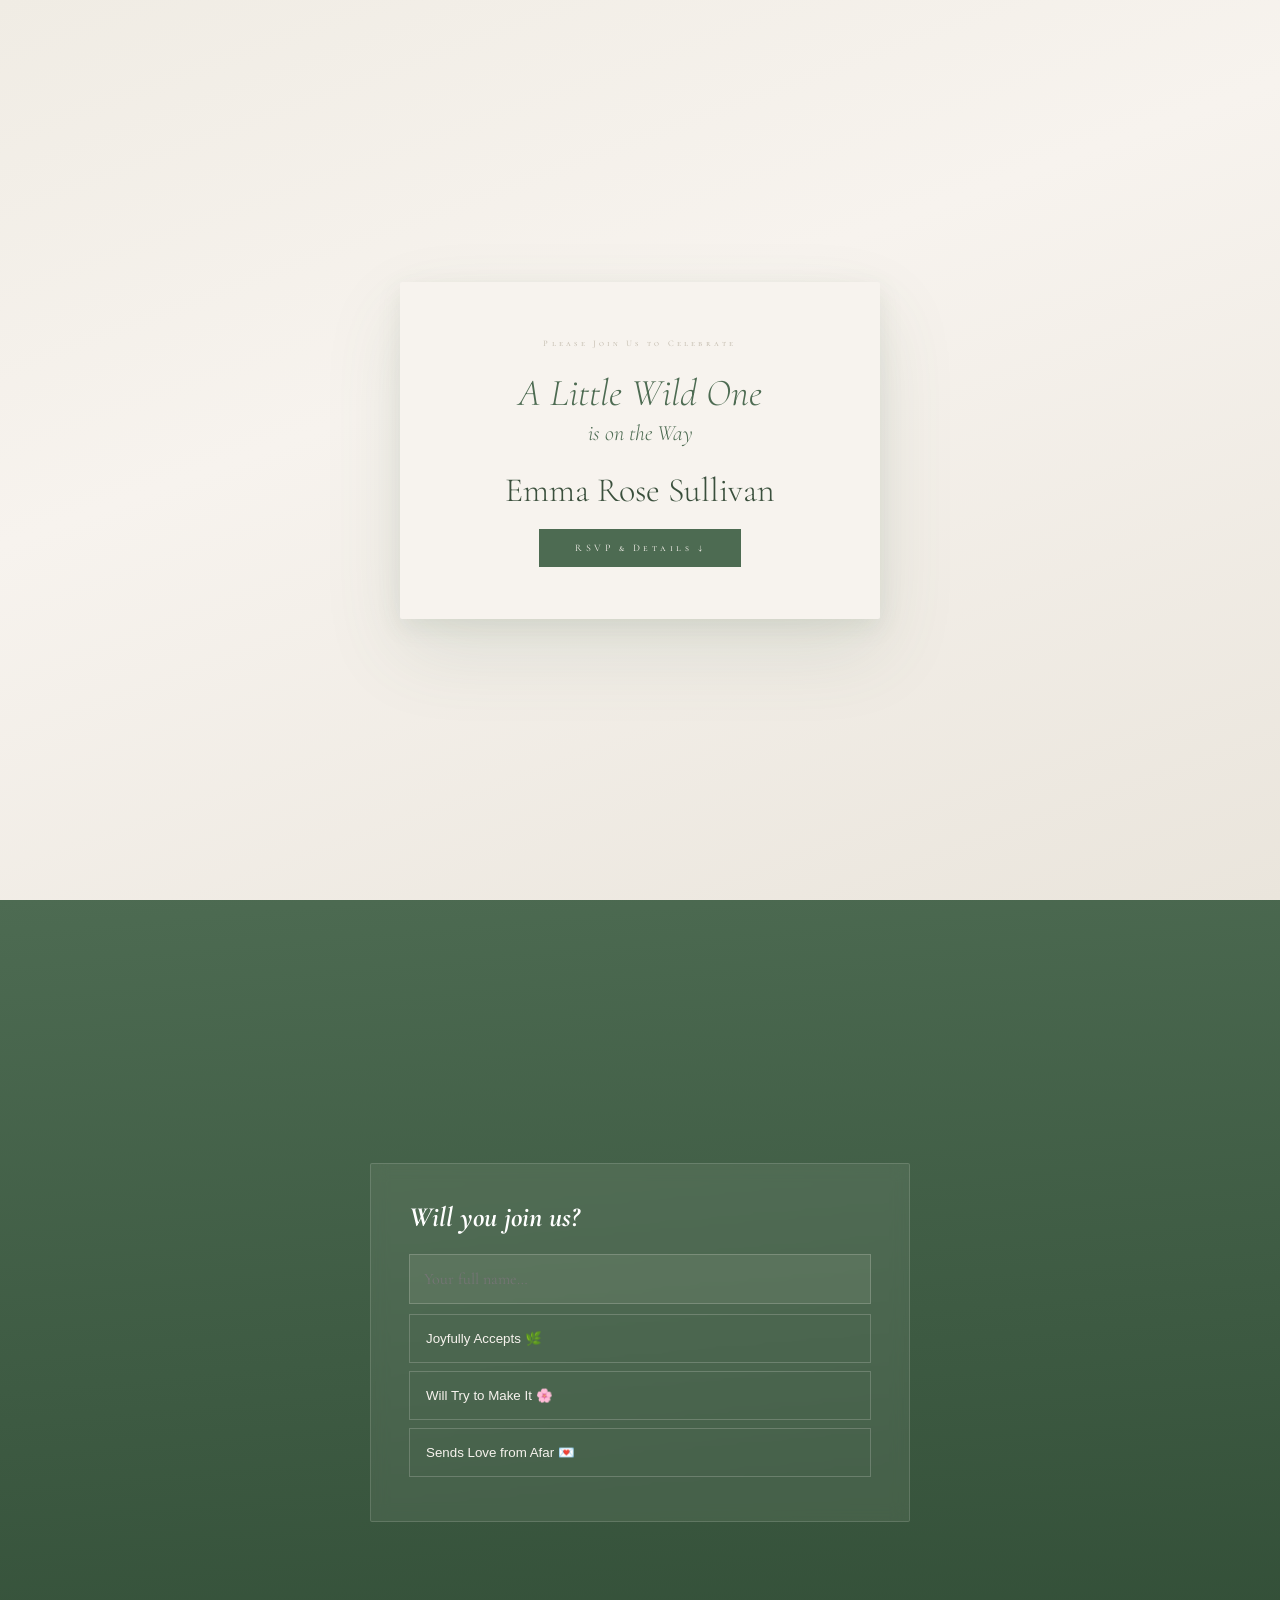
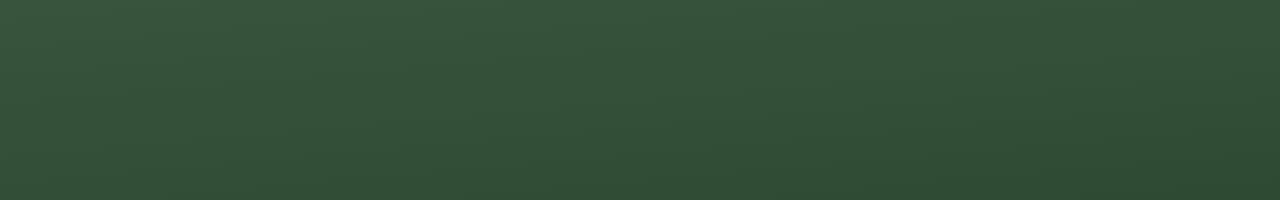
==== index.html @ a91ce300 "Update print statement from 'Hello' to 'Goodbye'" ====
<!DOCTYPE html>
<html lang="en">
<head>
<meta charset="UTF-8">
<meta name="viewport" content="width=device-width, initial-scale=1.0">
<title>Emma Rose · Baby Shower Invitation</title>
<link href="https://fonts.googleapis.com/css2?family=Cormorant+Garamond:ital,wght@0,300;0,400;1,300;1,400;1,600&family=Cormorant+SC:wght@300;400;500&family=DM+Sans:ital,wght@0,300;0,400;1,300&display=swap" rel="stylesheet">
<style>
:root{--sage:#8A9E8C;--sage-deep:#4D6B52;--sage-mist:#b8c9ba;--gold:#C4A882;--gold-light:#ddc9a8;--parchment:#F7F3EE;--parchment-dark:#EDE8E0;--linen:#BDB5A6;--ink:#3a4f3c;}
*,*::before,*::after{margin:0;padding:0;box-sizing:border-box;}
html{scroll-behavior:smooth;}
body{background:var(--parchment-dark);font-family:'DM Sans',sans-serif;overflow-x:hidden;}
#particle-canvas{position:fixed;top:0;left:0;width:100%;height:100%;pointer-events:none;z-index:0;}
.page{min-height:100vh;width:100%;position:relative;display:flex;align-items:center;justify-content:center;overflow:hidden;}

/* PAGE 1 */
#page1{background:linear-gradient(160deg,#f0ece4 0%,#f7f3ee 40%,#eae5dc 100%);flex-direction:column;padding:40px 20px;}
.card{position:relative;width:min(480px,92vw);background:var(--parchment);border-radius:2px;box-shadow:0 8px 24px rgba(77,107,82,0.1),0 32px 80px rgba(77,107,82,0.12);padding:56px 44px 52px;z-index:10;text-align:center;}
.eyebrow{font-family:'Cormorant SC',serif;font-size:8.5px;letter-spacing:0.38em;color:var(--linen);margin-bottom:22px;}
.headline{font-family:'Cormorant Garamond',serif;font-style:italic;font-weight:300;font-size:clamp(30px,6vw,38px);color:var(--sage-deep);margin-bottom:4px;}
.subheadline{font-family:'Cormorant Garamond',serif;font-style:italic;font-weight:300;font-size:clamp(18px,3.5vw,22px);color:var(--sage-deep);margin-bottom:24px;}
.honoree-name{font-family:'Cormorant Garamond',serif;font-weight:300;font-size:clamp(26px,5vw,34px);color:var(--ink);margin-bottom:18px;}
.rsvp-btn{display:inline-block;font-family:'Cormorant SC',serif;font-size:10px;letter-spacing:0.35em;color:var(--parchment);background:var(--sage-deep);padding:13px 36px;border:none;cursor:pointer;transition:all 0.4s ease;}

/* PAGE 2 */
#page2{background:linear-gradient(175deg,var(--sage-deep) 0%,#2e4a33 100%);flex-direction:column;padding:60px 20px;}
.info-section{background:rgba(247,243,238,0.07);backdrop-filter:blur(8px);border:0.75px solid rgba(247,243,238,0.15);border-radius:2px;padding:36px 38px;margin-bottom:16px;width:min(540px,94vw);transition:transform 0.3s ease;}
.name-input, .note-input{width:100%;background:rgba(247,243,238,0.07);border:0.75px solid rgba(247,243,238,0.2);padding:14px;color:var(--parchment);outline:none;margin-bottom:10px;font-family:'Cormorant Garamond', serif; font-size: 16px;}
.rsvp-option{width:100%;text-align:left;padding:16px;background:transparent;border:0.75px solid rgba(247,243,238,0.2);color:var(--parchment);cursor:pointer;margin-bottom:8px;transition: 0.3s;}
.rsvp-option.selected{border-color:var(--gold);background:rgba(196,168,130,0.18);}
.submit-btn{width:100%;padding:16px;background:var(--gold);border:none;cursor:pointer;font-family:'Cormorant SC',serif;letter-spacing:0.2em; font-weight: bold;}
.confirmation{display:none;color:var(--parchment);text-align:center;}
.show{display:block !important;}
</style>
</head>
<body>

<canvas id="particle-canvas"></canvas>

<section id="page1" class="page">
  <div class="card">
    <p class="eyebrow">Please Join Us to Celebrate</p>
    <h1 class="headline">A Little Wild One</h1>
    <h2 class="subheadline">is on the Way</h2>
    <h3 class="honoree-name">Emma Rose Sullivan</h3>
    <button class="rsvp-btn" onclick="scrollToPage2()"><span>RSVP & Details ↓</span></button>
  </div>
</section>

<section id="page2" class="page">
  <div class="info-section">
    <h3 style="color:white; margin-bottom:20px; font-family:'Cormorant Garamond'; font-size: 28px; font-style: italic;">Will you join us?</h3>
    <input id="guestName" class="name-input" type="text" placeholder="Your full name…" />
    
    <div id="rsvpOptions">
      <button class="rsvp-option" onclick="selectOption(this,'yes')">Joyfully Accepts 🌿</button>
      <button class="rsvp-option" onclick="selectOption(this,'maybe')">Will Try to Make It 🌸</button>
      <button class="rsvp-option" onclick="selectOption(this,'no')">Sends Love from Afar 💌</button>
    </div>

    <div id="guestRow" style="display:none; color:white; margin:20px 0; font-family: 'DM Sans';">
      <label style="letter-spacing: 0.1em; font-size: 12px; text-transform: uppercase;">Number of guests</label>
      <div style="margin-top: 10px; display: flex; align-items: center; gap: 15px;">
        <button onclick="changeCount(-1)" style="width:30px; height:30px; border-radius: 50%; border: 1px solid var(--gold); background: transparent; color: white; cursor: pointer;">-</button>
        <span id="guestCount" style="font-size: 20px; font-family: 'Cormorant Garamond';">1</span>
        <button onclick="changeCount(1)" style="width:30px; height:30px; border-radius: 50%; border: 1px solid var(--gold); background: transparent; color: white; cursor: pointer;">+</button>
      </div>
    </div>

    <textarea id="guestNote" class="note-input" placeholder="Leave a note for the mama-to-be..." style="display:none; height: 80px;"></textarea>
    
    <button id="submitBtn" class="submit-btn" style="display:none;" onclick="submitRSVP()">Send My RSVP ✦</button>
    
    <div class="confirmation" id="confirmation">
      <h2 style="font-family: 'Cormorant Garamond'; font-style: italic; font-size: 32px;">Thank you!</h2>
      <p id="confSub" style="margin-top: 10px; opacity: 0.8;"></p>
    </div>
  </div>
</section>

<script>
// --- AIRTABLE CONFIGURATION ---
const AIRTABLE_TOKEN = 'patJj0YU6gIesGf4N.4f5f8a97554a552823f2ee11387b92303a0dc3cdbd09e35517b89be37b7fe977';
const BASE_ID        = 'apprZvoV7VQImiqPd';
const TABLE_ID       = 'tblnbV5IveARCkOP2';

let selectedOptionType = null;
let guestCountValue = 1;

// --- PARTICLE SYSTEM ---
const canvas = document.getElementById('particle-canvas');
const ctx = canvas.getContext('2d');
let W, H, particles = [];
function resize(){ W = canvas.width = window.innerWidth; H = canvas.height = window.innerHeight; }
resize();
window.addEventListener('resize', resize);

class Particle {
  constructor(){ this.reset(); }
  reset(){
    this.x = Math.random()*W; this.y = Math.random()*H;
    this.size = Math.random()*1.5+0.5; this.speedY = -(Math.random()*0.3+0.1);
    this.speedX = (Math.random()-0.5)*0.1; this.opacity = 0;
    this.maxOpacity = Math.random()*0.4; this.life = 0;
    this.maxLife = Math.random()*300+200;
  }
  update(){
    this.life++;
    if(this.life<40) this.opacity=(this.life/40)*this.maxOpacity;
    else if(this.life>this.maxLife-40) this.opacity=((this.maxLife-this.life)/40)*this.maxOpacity;
    else this.opacity=this.maxOpacity;
    this.y += this.speedY; this.x += this.speedX;
    if(this.life >= this.maxLife) this.reset();
  }
  draw(){
    ctx.save(); ctx.globalAlpha = this.opacity; ctx.fillStyle = '#C4A882';
    ctx.beginPath(); ctx.arc(this.x, this.y, this.size, 0, Math.PI*2); ctx.fill(); ctx.restore();
  }
}
for(let i=0;i<60;i++){ let p=new Particle(); p.life=Math.random()*p.maxLife; particles.push(p); }
(function loop(){ ctx.clearRect(0,0,W,H); particles.forEach(p=>{p.update();p.draw();}); requestAnimationFrame(loop); })();

// --- FORM LOGIC ---
function selectOption(btn, type){
  document.querySelectorAll('.rsvp-option').forEach(o=>o.classList.remove('selected'));
  btn.classList.add('selected');
  selectedOptionType = type;
  document.getElementById('guestRow').style.display = (type==='no') ? 'none' : 'block';
  document.getElementById('guestNote').style.display = 'block';
  document.getElementById('submitBtn').style.display = 'block';
}

function changeCount(delta){
  guestCountValue = Math.max(1, Math.min(10, guestCountValue+delta));
  document.getElementById('guestCount').textContent = guestCountValue;
}

async function submitRSVP(){
  const name = document.getElementById('guestName').value.trim();
  if(!name) { alert("Please enter your name"); return; }

  const btn = document.getElementById('submitBtn');
  btn.textContent = 'Sending...';
  btn.disabled = true;

  const labels = { yes:'Joyfully Accepts', maybe:'Will Try to Make It', no:'Sends Love from Afar' };
  
  // Date formatting for Airtable "Date" field (YYYY-MM-DD)
  const today = new Date().toISOString().split('T')[0];

  try {
    const response = await fetch(`https://api.airtable.com/v0/${BASE_ID}/${TABLE_ID}`, {
      method: 'POST',
      headers: { 
        'Authorization': `Bearer ${AIRTABLE_TOKEN}`, 
        'Content-Type': 'application/json' 
      },
      body: JSON.stringify({ 
        records: [{ 
          fields: {
            "Name": name,
            "Attending": labels[selectedOptionType],
            "Guests": (selectedOptionType === 'no' ? 0 : guestCountValue),
            "Note": document.getElementById('guestNote').value.trim() || "—",
            "Submitted": today
          } 
        }] 
      })
    });

    if(!response.ok) {
        const errData = await response.json();
        throw new Error(errData.error.message || 'Airtable Error');
    }

    // Hide UI
    ['guestName','rsvpOptions','guestRow','guestNote','submitBtn'].forEach(id=>{
      document.getElementById(id).style.display='none';
    });
    
    document.getElementById('confSub').textContent = `Response saved for ${name.split(' ')[0]}. We can't wait!`;
    document.getElementById('confirmation').classList.add('show');

  } catch(err){
    console.error(err);
    btn.textContent = '⚠ ' + err.message;
    btn.disabled = false;
  }
}

function scrollToPage2(){ document.getElementById('page2').scrollIntoView({behavior:'smooth'}); }
</script>
</body>
</html>
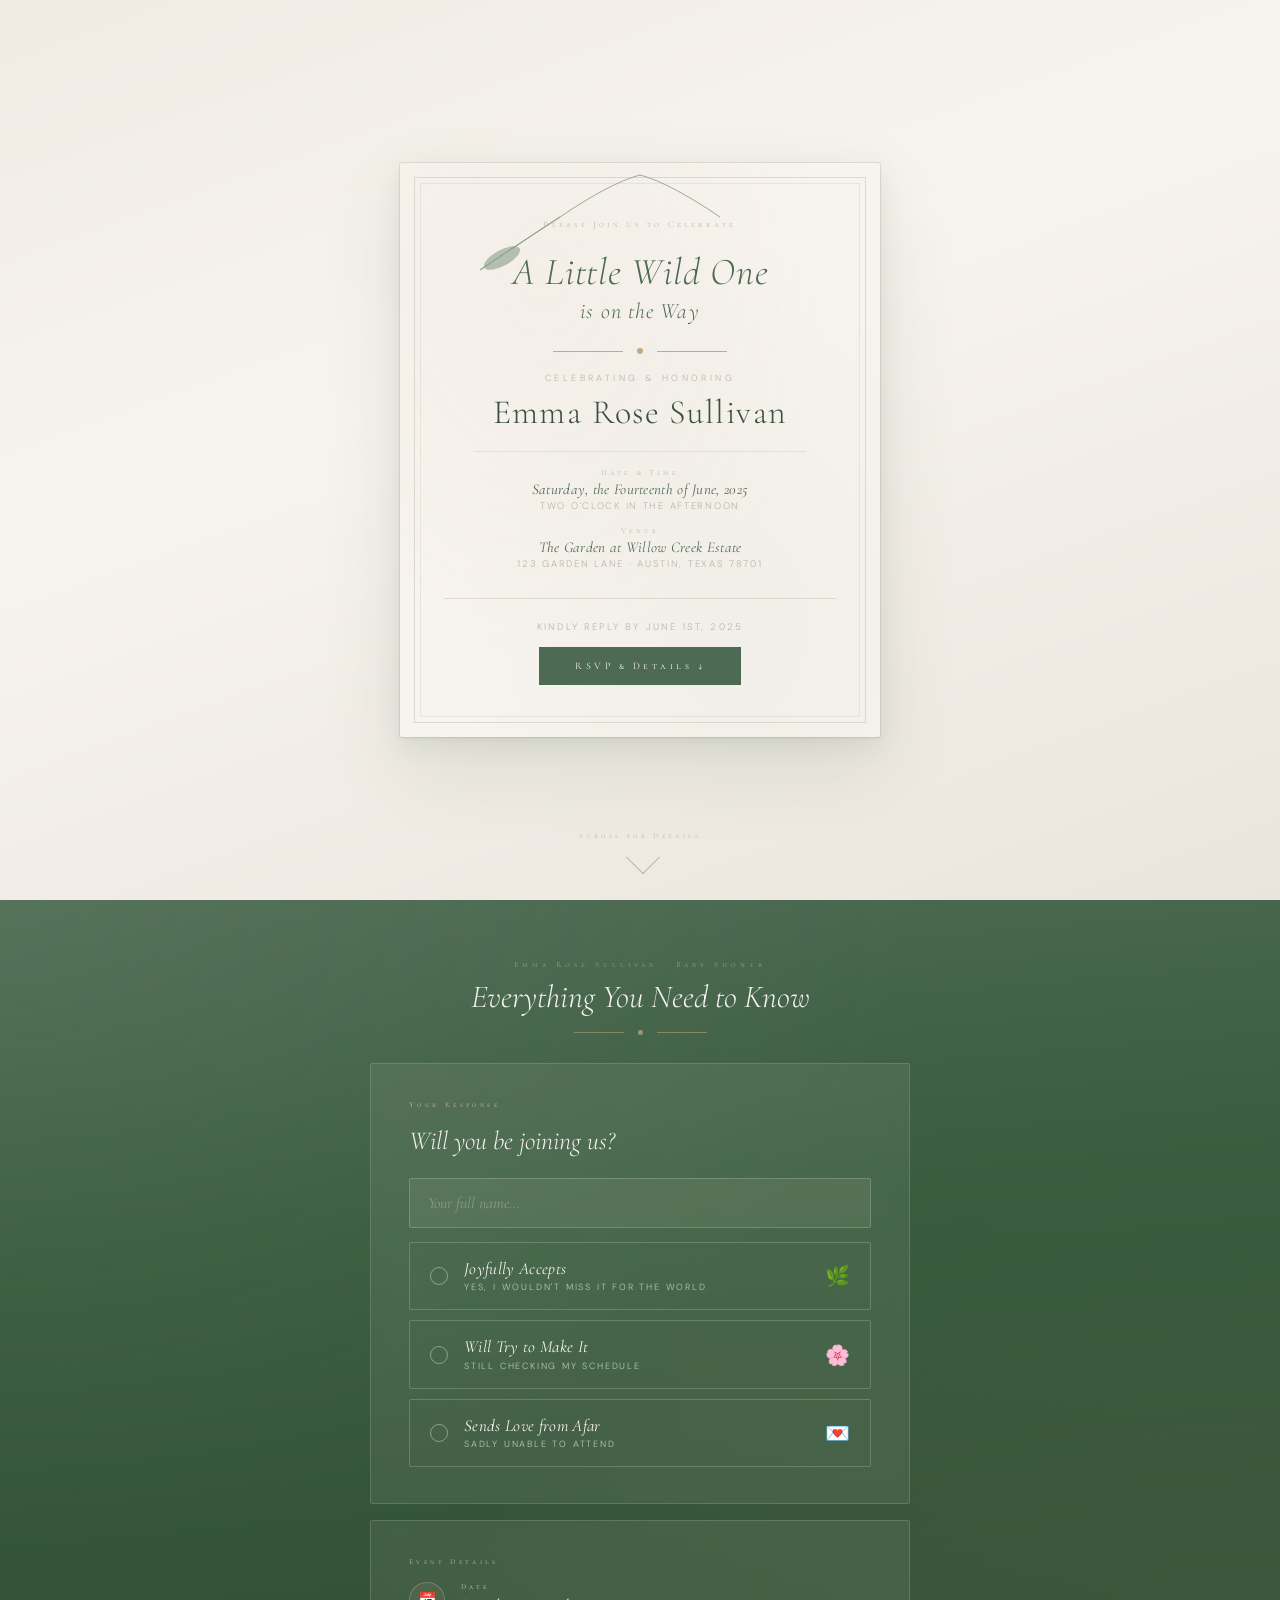
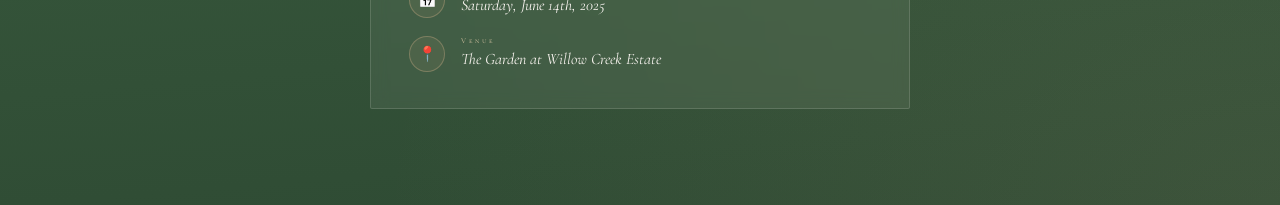
==== commit a23eece4: "Enhance RSVP page design and functionality Refactor RSVP page layout and styles for improved UI/UX." ====
--- a/index.html
+++ b/index.html
@@ -15,22 +15,150 @@
 
 /* PAGE 1 */
 #page1{background:linear-gradient(160deg,#f0ece4 0%,#f7f3ee 40%,#eae5dc 100%);flex-direction:column;padding:40px 20px;}
-.card{position:relative;width:min(480px,92vw);background:var(--parchment);border-radius:2px;box-shadow:0 8px 24px rgba(77,107,82,0.1),0 32px 80px rgba(77,107,82,0.12);padding:56px 44px 52px;z-index:10;text-align:center;}
+#page1::before{content:'';position:absolute;inset:0;opacity:0.35;pointer-events:none;z-index:1;}
+.card{position:relative;width:min(480px,92vw);background:var(--parchment);border-radius:2px;box-shadow:0 2px 4px rgba(77,107,82,0.06),0 8px 24px rgba(77,107,82,0.1),0 32px 80px rgba(77,107,82,0.12),0 0 0 1px rgba(189,181,166,0.3);padding:56px 44px 52px;z-index:10;overflow:hidden;text-align:center;}
+.card::after{content:'';position:absolute;top:-100%;left:-60%;width:40%;height:300%;background:linear-gradient(105deg,transparent,rgba(255,255,255,0.18),transparent);transform:skewX(-15deg);animation:shimmer 6s ease-in-out infinite 3s;pointer-events:none;z-index:20;}
+@keyframes shimmer{0%{left:-60%}40%,100%{left:130%}}
+.card::before{content:'';position:absolute;inset:0;background:radial-gradient(ellipse at 30% 20%,rgba(196,168,130,0.06) 0%,transparent 60%),radial-gradient(ellipse at 70% 80%,rgba(138,158,140,0.05) 0%,transparent 60%);pointer-events:none;}
+.card-border{position:absolute;inset:14px;border:0.75px solid rgba(189,181,166,0.45);pointer-events:none;}
+.card-border-inner{position:absolute;inset:20px;border:0.35px solid rgba(189,181,166,0.25);pointer-events:none;}
+.botanical-svg{position:absolute;pointer-events:none;}
+.botanical-top{top:-8px;left:50%;transform:translateX(-50%);width:440px;}
+.botanical-bottom{bottom:-8px;left:50%;transform:translateX(-50%) scaleY(-1);width:440px;}
+.botanical-left{left:-6px;top:50%;transform:translateY(-50%);height:280px;}
+.botanical-right{right:-6px;top:50%;transform:translateY(-50%) scaleX(-1);height:280px;}
+
+@keyframes leafSway1{0%,100%{transform:rotate(0deg);transform-origin:50% 90%}50%{transform:rotate(2.5deg);transform-origin:50% 90%}}
+@keyframes leafSway2{0%,100%{transform:rotate(0deg);transform-origin:50% 90%}50%{transform:rotate(-2deg);transform-origin:50% 90%}}
+@keyframes leafFloat{0%,100%{transform:translateY(0px) rotate(0deg)}50%{transform:translateY(-4px) rotate(1deg)}}
+@keyframes stemBreathe{0%,100%{opacity:0.8}50%{opacity:1}}
+.leaf-sway-1{animation:leafSway1 4s ease-in-out infinite;}
+.leaf-sway-2{animation:leafSway2 5s ease-in-out infinite 0.8s;}
+.leaf-float{animation:leafFloat 6s ease-in-out infinite 1.2s;}
+.stem-breathe{animation:stemBreathe 4s ease-in-out infinite;}
+
+@keyframes fadeRise{from{opacity:0;transform:translateY(18px)}to{opacity:1;transform:translateY(0)}}
+@keyframes fadeIn{from{opacity:0}to{opacity:1}}
+@keyframes expandLine{from{transform:scaleX(0);opacity:0}to{transform:scaleX(1);opacity:1}}
+@keyframes goldPulse{0%,100%{opacity:0.8}50%{opacity:1;filter:drop-shadow(0 0 4px rgba(196,168,130,0.5))}}
+
+.anim-0{opacity:0;animation:fadeRise 0.9s cubic-bezier(0.22,1,0.36,1) forwards 0.3s}
+.anim-1{opacity:0;animation:fadeRise 0.9s cubic-bezier(0.22,1,0.36,1) forwards 0.7s}
+.anim-2{opacity:0;animation:fadeRise 0.9s cubic-bezier(0.22,1,0.36,1) forwards 1.0s}
+.anim-3{opacity:0;animation:fadeRise 0.9s cubic-bezier(0.22,1,0.36,1) forwards 1.3s}
+.anim-4{opacity:0;animation:fadeRise 0.9s cubic-bezier(0.22,1,0.36,1) forwards 1.6s}
+.anim-5{opacity:0;animation:fadeRise 0.9s cubic-bezier(0.22,1,0.36,1) forwards 1.9s}
+.anim-6{opacity:0;animation:fadeRise 0.9s cubic-bezier(0.22,1,0.36,1) forwards 2.2s}
+.anim-7{opacity:0;animation:fadeRise 0.9s cubic-bezier(0.22,1,0.36,1) forwards 2.5s}
+
+.line-anim{transform-origin:center;transform:scaleX(0);opacity:0;animation:expandLine 0.8s cubic-bezier(0.22,1,0.36,1) forwards;}
+.line-anim-1{animation-delay:1.5s}.line-anim-2{animation-delay:2.0s}
+
 .eyebrow{font-family:'Cormorant SC',serif;font-size:8.5px;letter-spacing:0.38em;color:var(--linen);margin-bottom:22px;}
-.headline{font-family:'Cormorant Garamond',serif;font-style:italic;font-weight:300;font-size:clamp(30px,6vw,38px);color:var(--sage-deep);margin-bottom:4px;}
-.subheadline{font-family:'Cormorant Garamond',serif;font-style:italic;font-weight:300;font-size:clamp(18px,3.5vw,22px);color:var(--sage-deep);margin-bottom:24px;}
-.honoree-name{font-family:'Cormorant Garamond',serif;font-weight:300;font-size:clamp(26px,5vw,34px);color:var(--ink);margin-bottom:18px;}
-.rsvp-btn{display:inline-block;font-family:'Cormorant SC',serif;font-size:10px;letter-spacing:0.35em;color:var(--parchment);background:var(--sage-deep);padding:13px 36px;border:none;cursor:pointer;transition:all 0.4s ease;}
+.headline{font-family:'Cormorant Garamond',serif;font-style:italic;font-weight:300;font-size:clamp(30px,6vw,38px);line-height:1.15;color:var(--sage-deep);margin-bottom:4px;letter-spacing:0.02em;}
+.subheadline{font-family:'Cormorant Garamond',serif;font-style:italic;font-weight:300;font-size:clamp(18px,3.5vw,22px);color:var(--sage-deep);letter-spacing:0.05em;margin-bottom:24px;}
+.divider-row{display:flex;align-items:center;justify-content:center;gap:14px;margin:18px 0;}
+.divider-line{height:0.7px;width:70px;background:var(--gold);display:block;}
+.divider-gem{width:6px;height:6px;background:var(--gold);border-radius:50%;animation:goldPulse 3s ease-in-out infinite;}
+.celebrating-label{font-family:'DM Sans',sans-serif;font-size:9px;font-weight:300;letter-spacing:0.38em;color:var(--linen);text-transform:uppercase;margin-bottom:8px;}
+.honoree-name{font-family:'Cormorant Garamond',serif;font-weight:300;font-size:clamp(26px,5vw,34px);color:var(--ink);letter-spacing:0.04em;margin-bottom:18px;}
+.detail-label{font-family:'Cormorant SC',serif;font-size:8px;letter-spacing:0.4em;color:var(--linen);margin-bottom:3px;margin-top:14px;}
+.detail-value{font-family:'Cormorant Garamond',serif;font-style:italic;font-size:clamp(13px,2.5vw,15px);color:var(--sage-deep);letter-spacing:0.02em;}
+.detail-sub{font-family:'DM Sans',sans-serif;font-size:9.5px;font-weight:300;color:var(--linen);letter-spacing:0.18em;text-transform:uppercase;margin-top:2px;}
+.rsvp-nudge{margin-top:28px;padding-top:22px;border-top:0.5px solid rgba(189,181,166,0.4);}
+.rsvp-nudge p{font-family:'DM Sans',sans-serif;font-size:9.5px;font-weight:300;color:var(--linen);letter-spacing:0.22em;text-transform:uppercase;margin-bottom:14px;}
+.rsvp-btn{display:inline-block;font-family:'Cormorant SC',serif;font-size:10px;letter-spacing:0.35em;color:var(--parchment);background:var(--sage-deep);padding:13px 36px;border:none;cursor:pointer;transition:all 0.4s cubic-bezier(0.22,1,0.36,1);position:relative;overflow:hidden;}
+.rsvp-btn::after{content:'';position:absolute;inset:0;background:var(--gold);transform:scaleX(0);transform-origin:left;transition:transform 0.4s cubic-bezier(0.22,1,0.36,1);z-index:0;}
+.rsvp-btn:hover::after{transform:scaleX(1);}.rsvp-btn span{position:relative;z-index:1;}
+.rsvp-btn:hover{box-shadow:0 8px 30px rgba(77,107,82,0.25);transform:translateY(-2px);}
+.floating-leaf{position:absolute;pointer-events:none;z-index:2;opacity:0;animation:floatLeaf linear infinite;}
+@keyframes floatLeaf{0%{transform:translateY(110vh) rotate(0deg);opacity:0}5%{opacity:0.4}90%{opacity:0.25}100%{transform:translateY(-10vh) rotate(360deg);opacity:0}}
+.scroll-indicator{position:absolute;bottom:28px;left:50%;transform:translateX(-50%);display:flex;flex-direction:column;align-items:center;gap:8px;z-index:20;cursor:pointer;opacity:0;animation:fadeIn 1s ease forwards 3.5s;}
+.scroll-indicator span{font-family:'Cormorant SC',serif;font-size:7.5px;letter-spacing:0.45em;color:var(--linen);}
+.scroll-arrow{width:24px;height:24px;border-right:0.75px solid var(--linen);border-bottom:0.75px solid var(--linen);transform:rotate(45deg) translateY(-4px);animation:arrowBounce 1.5s ease-in-out infinite;}
+@keyframes arrowBounce{0%,100%{transform:rotate(45deg) translateY(-4px);opacity:0.6}50%{transform:rotate(45deg) translateY(0px);opacity:1}}
 
 /* PAGE 2 */
-#page2{background:linear-gradient(175deg,var(--sage-deep) 0%,#2e4a33 100%);flex-direction:column;padding:60px 20px;}
-.info-section{background:rgba(247,243,238,0.07);backdrop-filter:blur(8px);border:0.75px solid rgba(247,243,238,0.15);border-radius:2px;padding:36px 38px;margin-bottom:16px;width:min(540px,94vw);transition:transform 0.3s ease;}
-.name-input, .note-input{width:100%;background:rgba(247,243,238,0.07);border:0.75px solid rgba(247,243,238,0.2);padding:14px;color:var(--parchment);outline:none;margin-bottom:10px;font-family:'Cormorant Garamond', serif; font-size: 16px;}
-.rsvp-option{width:100%;text-align:left;padding:16px;background:transparent;border:0.75px solid rgba(247,243,238,0.2);color:var(--parchment);cursor:pointer;margin-bottom:8px;transition: 0.3s;}
+#page2{background:linear-gradient(175deg,var(--sage-deep) 0%,#3a5c3f 35%,#2e4a33 100%);flex-direction:column;padding:60px 20px 80px;}
+#page2::after{content:'';position:absolute;inset:0;background:radial-gradient(ellipse at 0% 0%,rgba(138,158,140,0.15) 0%,transparent 50%),radial-gradient(ellipse at 100% 100%,rgba(196,168,130,0.1) 0%,transparent 50%);pointer-events:none;}
+.page2-inner{position:relative;z-index:10;width:min(540px,94vw);display:flex;flex-direction:column;}
+.info-section{background:rgba(247,243,238,0.07);backdrop-filter:blur(8px);border:0.75px solid rgba(247,243,238,0.15);border-radius:2px;padding:36px 38px;margin-bottom:16px;transition:transform 0.3s ease,box-shadow 0.3s ease;}
+.info-section:hover{transform:translateY(-2px);box-shadow:0 12px 40px rgba(0,0,0,0.2);}
+.section-tag{font-family:'Cormorant SC',serif;font-size:7.5px;letter-spacing:0.45em;color:var(--gold-light);margin-bottom:16px;opacity:0.85;display:block;}
+.section-title{font-family:'Cormorant Garamond',serif;font-style:italic;font-weight:300;font-size:26px;color:var(--parchment);margin-bottom:22px;line-height:1.2;}
+
+/* Name input */
+.name-input{width:100%;margin-bottom:14px;background:rgba(247,243,238,0.07);border:0.75px solid rgba(247,243,238,0.2);border-radius:2px;padding:14px 18px;font-family:'Cormorant Garamond',serif;font-style:italic;font-size:16px;color:var(--parchment);outline:none;transition:border-color 0.3s ease;display:block;}
+.name-input::placeholder{color:rgba(247,243,238,0.3);}
+.name-input:focus{border-color:rgba(196,168,130,0.6);}
+@keyframes shake{0%,100%{transform:translateX(0)}25%{transform:translateX(-6px)}75%{transform:translateX(6px)}}
+.shake{animation:shake 0.3s ease;}
+
+/* RSVP options */
+.rsvp-options{display:flex;flex-direction:column;gap:10px;}
+.rsvp-option{display:flex;align-items:center;gap:16px;padding:16px 20px;border:0.75px solid rgba(247,243,238,0.2);border-radius:2px;cursor:pointer;transition:all 0.35s cubic-bezier(0.22,1,0.36,1);position:relative;overflow:hidden;background:transparent;width:100%;text-align:left;}
+.rsvp-option::before{content:'';position:absolute;inset:0;background:rgba(247,243,238,0.08);transform:scaleX(0);transform-origin:left;transition:transform 0.35s cubic-bezier(0.22,1,0.36,1);}
+.rsvp-option:hover::before{transform:scaleX(1);}
 .rsvp-option.selected{border-color:var(--gold);background:rgba(196,168,130,0.18);}
-.submit-btn{width:100%;padding:16px;background:var(--gold);border:none;cursor:pointer;font-family:'Cormorant SC',serif;letter-spacing:0.2em; font-weight: bold;}
-.confirmation{display:none;color:var(--parchment);text-align:center;}
-.show{display:block !important;}
+.rsvp-option.selected::before{transform:scaleX(1);background:rgba(196,168,130,0.1);}
+.option-radio{width:18px;height:18px;border:1.5px solid rgba(247,243,238,0.4);border-radius:50%;flex-shrink:0;display:flex;align-items:center;justify-content:center;position:relative;}
+.option-radio::after{content:'';width:8px;height:8px;background:var(--gold);border-radius:50%;transform:scale(0);transition:transform 0.3s cubic-bezier(0.34,1.56,0.64,1);}
+.rsvp-option.selected .option-radio{border-color:var(--gold);}
+.rsvp-option.selected .option-radio::after{transform:scale(1);}
+.option-text{flex:1;}
+.option-main{font-family:'Cormorant Garamond',serif;font-size:17px;font-style:italic;color:var(--parchment);letter-spacing:0.02em;display:block;line-height:1.2;}
+.option-sub{font-family:'DM Sans',sans-serif;font-size:9px;font-weight:300;color:var(--sage-mist);letter-spacing:0.2em;text-transform:uppercase;display:block;margin-top:2px;}
+.option-emoji{font-size:20px;flex-shrink:0;}
+.guest-input-row{display:flex;align-items:center;gap:12px;margin-top:14px;padding-top:14px;border-top:0.5px solid rgba(247,243,238,0.1);}
+.guest-label{font-family:'DM Sans',sans-serif;font-size:10px;font-weight:300;color:var(--sage-mist);letter-spacing:0.15em;flex:1;}
+.guest-counter{display:flex;align-items:center;gap:10px;}
+.counter-btn{width:28px;height:28px;border:0.75px solid rgba(196,168,130,0.4);background:transparent;color:var(--gold-light);font-size:16px;cursor:pointer;display:flex;align-items:center;justify-content:center;transition:all 0.25s ease;border-radius:50%;font-family:'DM Sans',sans-serif;}
+.counter-btn:hover{background:rgba(196,168,130,0.2);border-color:var(--gold);}
+.counter-num{font-family:'Cormorant Garamond',serif;font-size:22px;color:var(--parchment);min-width:24px;text-align:center;}
+.note-input{width:100%;margin-top:12px;background:rgba(247,243,238,0.05);border:0.75px solid rgba(247,243,238,0.15);border-radius:1px;padding:12px 16px;font-family:'Cormorant Garamond',serif;font-style:italic;font-size:14px;color:var(--parchment);resize:none;height:72px;outline:none;transition:border-color 0.3s ease;}
+.note-input::placeholder{color:rgba(247,243,238,0.25);}
+.note-input:focus{border-color:rgba(196,168,130,0.5);}
+.submit-btn{width:100%;margin-top:16px;padding:16px;background:var(--gold);border:none;cursor:pointer;font-family:'Cormorant SC',serif;font-size:11px;letter-spacing:0.4em;color:var(--ink);transition:all 0.35s ease;}
+.submit-btn:hover:not(:disabled){background:var(--gold-light);box-shadow:0 8px 30px rgba(196,168,130,0.3);transform:translateY(-1px);}
+.submit-btn:disabled{opacity:0.6;cursor:not-allowed;}
+.confirmation{display:none;text-align:center;padding:30px;}
+.confirmation.show{display:block;}
+.conf-icon{font-size:36px;margin-bottom:14px;animation:popIn 0.5s cubic-bezier(0.34,1.56,0.64,1);}
+@keyframes popIn{from{transform:scale(0);opacity:0}to{transform:scale(1);opacity:1}}
+.conf-title{font-family:'Cormorant Garamond',serif;font-style:italic;font-size:24px;color:var(--parchment);margin-bottom:8px;}
+.conf-sub{font-family:'DM Sans',sans-serif;font-size:11px;color:var(--sage-mist);letter-spacing:0.15em;}
+
+.info-row{display:flex;align-items:flex-start;gap:16px;margin-bottom:18px;}
+.info-row:last-child{margin-bottom:0;}
+.info-icon{width:36px;height:36px;border:0.75px solid rgba(196,168,130,0.4);border-radius:50%;display:flex;align-items:center;justify-content:center;flex-shrink:0;font-size:15px;background:rgba(196,168,130,0.1);}
+.info-label{font-family:'Cormorant SC',serif;font-size:7.5px;letter-spacing:0.4em;color:var(--gold-light);display:block;margin-bottom:3px;}
+.info-value{font-family:'Cormorant Garamond',serif;font-style:italic;font-size:16px;color:var(--parchment);line-height:1.3;}
+.info-note{font-family:'DM Sans',sans-serif;font-size:9px;font-weight:300;color:var(--sage-mist);letter-spacing:0.1em;margin-top:2px;display:block;}
+.copy-btn{display:inline-flex;align-items:center;gap:6px;margin-top:8px;font-family:'Cormorant SC',serif;font-size:7.5px;letter-spacing:0.35em;color:var(--gold-light);background:transparent;border:0.75px solid rgba(196,168,130,0.35);padding:6px 14px;cursor:pointer;transition:all 0.3s ease;}
+.copy-btn:hover{background:rgba(196,168,130,0.15);border-color:rgba(196,168,130,0.7);}
+.copy-btn.copied{color:var(--sage-mist);border-color:rgba(138,158,140,0.5);}
+.map-frame{border-radius:2px;overflow:hidden;border:0.75px solid rgba(247,243,238,0.15);margin-top:16px;position:relative;}
+.map-frame iframe{width:100%;height:200px;display:block;filter:saturate(0.7) sepia(0.2) brightness(0.9);transition:filter 0.3s ease;}
+.map-frame:hover iframe{filter:saturate(0.9) sepia(0.1) brightness(1);}
+.map-overlay-btn{position:absolute;bottom:12px;right:12px;background:var(--sage-deep);border:none;font-family:'Cormorant SC',serif;font-size:8px;letter-spacing:0.3em;color:var(--parchment);padding:8px 16px;cursor:pointer;transition:all 0.3s ease;box-shadow:0 4px 16px rgba(0,0,0,0.3);}
+.map-overlay-btn:hover{background:var(--gold);color:var(--ink);}
+.tag-row{display:flex;flex-wrap:wrap;gap:8px;margin-top:10px;}
+.tag{font-family:'Cormorant SC',serif;font-size:8px;letter-spacing:0.3em;color:var(--sage-mist);border:0.75px solid rgba(138,158,140,0.4);padding:6px 14px;border-radius:1px;background:rgba(138,158,140,0.08);}
+.timeline{display:flex;flex-direction:column;position:relative;padding-left:22px;}
+.timeline::before{content:'';position:absolute;left:6px;top:8px;bottom:8px;width:0.75px;background:linear-gradient(to bottom,var(--gold),rgba(196,168,130,0.2));}
+.timeline-item{position:relative;padding:0 0 20px 16px;}
+.timeline-item::before{content:'';position:absolute;left:-16px;top:6px;width:6px;height:6px;background:var(--gold);border-radius:50%;}
+.timeline-time{font-family:'Cormorant SC',serif;font-size:8px;letter-spacing:0.35em;color:var(--gold-light);display:block;margin-bottom:2px;}
+.timeline-event{font-family:'Cormorant Garamond',serif;font-style:italic;font-size:15px;color:var(--parchment);}
+.p2-header{text-align:center;margin-bottom:28px;position:relative;z-index:10;}
+.p2-eyebrow{font-family:'Cormorant SC',serif;font-size:8px;letter-spacing:0.5em;color:rgba(247,243,238,0.4);display:block;margin-bottom:10px;}
+.p2-title{font-family:'Cormorant Garamond',serif;font-style:italic;font-weight:300;font-size:32px;color:var(--parchment);line-height:1.15;}
+.p2-divider{display:flex;align-items:center;justify-content:center;gap:14px;margin-top:14px;}
+.p2-divider span{width:50px;height:0.5px;background:rgba(196,168,130,0.5);display:block;}
+.p2-divider i{width:5px;height:5px;background:var(--gold);border-radius:50%;display:block;opacity:0.7;}
+.ambient-circle{position:absolute;border-radius:50%;pointer-events:none;animation:ambientFloat ease-in-out infinite;}
+@keyframes ambientFloat{0%,100%{transform:translate(0,0)}50%{transform:translate(var(--tx),var(--ty))}}
+@media(max-width:480px){.card{padding:50px 28px 44px;}.info-section{padding:28px 24px;}}
 </style>
 </head>
 <body>
@@ -39,50 +167,119 @@
 
 <section id="page1" class="page">
   <div class="card">
-    <p class="eyebrow">Please Join Us to Celebrate</p>
-    <h1 class="headline">A Little Wild One</h1>
-    <h2 class="subheadline">is on the Way</h2>
-    <h3 class="honoree-name">Emma Rose Sullivan</h3>
-    <button class="rsvp-btn" onclick="scrollToPage2()"><span>RSVP & Details ↓</span></button>
+    <div class="card-border"></div>
+    <div class="card-border-inner"></div>
+
+    <svg class="botanical-svg botanical-top" viewBox="0 0 440 120" fill="none">
+      <g class="stem-breathe"><path d="M 60 115 Q 100 88 140 62" stroke="#8A9E8C" stroke-width="1.1"/></g>
+      <g class="leaf-sway-1"><ellipse cx="82" cy="103" rx="20" ry="8" fill="#8A9E8C" opacity="0.6" transform="rotate(-28 82 103)"/></g>
+      <path d="M 140 62 Q 190 28 220 20 Q 250 28 300 62" stroke="#8A9E8C" stroke-width="0.85" class="stem-breathe"/>
+    </svg>
+
+    <p class="eyebrow anim-0">Please Join Us to Celebrate</p>
+    <h1 class="headline anim-1">A Little Wild One</h1>
+    <h2 class="subheadline anim-2">is on the Way</h2>
+    <div class="divider-row anim-3">
+      <span class="divider-line line-anim line-anim-1"></span>
+      <span class="divider-gem"></span>
+      <span class="divider-line line-anim line-anim-2"></span>
+    </div>
+    <p class="celebrating-label anim-3">Celebrating & Honoring</p>
+    <h3 class="honoree-name anim-4">Emma Rose Sullivan</h3>
+    <div style="height:1px;background:rgba(189,181,166,0.3);margin:4px 30px 16px;" class="anim-4"></div>
+    <div class="anim-5">
+      <p class="detail-label">Date & Time</p>
+      <p class="detail-value">Saturday, the Fourteenth of June, 2025</p>
+      <p class="detail-sub">Two O'Clock in the Afternoon</p>
+    </div>
+    <div class="anim-6">
+      <p class="detail-label">Venue</p>
+      <p class="detail-value">The Garden at Willow Creek Estate</p>
+      <p class="detail-sub">123 Garden Lane · Austin, Texas 78701</p>
+    </div>
+    <div class="rsvp-nudge anim-7">
+      <p>Kindly reply by June 1st, 2025</p>
+      <button class="rsvp-btn" onclick="scrollToPage2()"><span>RSVP & Details ↓</span></button>
+    </div>
+  </div>
+  <div class="scroll-indicator" onclick="scrollToPage2()">
+    <span>Scroll for Details</span>
+    <div class="scroll-arrow"></div>
   </div>
 </section>
 
 <section id="page2" class="page">
-  <div class="info-section">
-    <h3 style="color:white; margin-bottom:20px; font-family:'Cormorant Garamond'; font-size: 28px; font-style: italic;">Will you join us?</h3>
-    <input id="guestName" class="name-input" type="text" placeholder="Your full name…" />
-    
-    <div id="rsvpOptions">
-      <button class="rsvp-option" onclick="selectOption(this,'yes')">Joyfully Accepts 🌿</button>
-      <button class="rsvp-option" onclick="selectOption(this,'maybe')">Will Try to Make It 🌸</button>
-      <button class="rsvp-option" onclick="selectOption(this,'no')">Sends Love from Afar 💌</button>
-    </div>
-
-    <div id="guestRow" style="display:none; color:white; margin:20px 0; font-family: 'DM Sans';">
-      <label style="letter-spacing: 0.1em; font-size: 12px; text-transform: uppercase;">Number of guests</label>
-      <div style="margin-top: 10px; display: flex; align-items: center; gap: 15px;">
-        <button onclick="changeCount(-1)" style="width:30px; height:30px; border-radius: 50%; border: 1px solid var(--gold); background: transparent; color: white; cursor: pointer;">-</button>
-        <span id="guestCount" style="font-size: 20px; font-family: 'Cormorant Garamond';">1</span>
-        <button onclick="changeCount(1)" style="width:30px; height:30px; border-radius: 50%; border: 1px solid var(--gold); background: transparent; color: white; cursor: pointer;">+</button>
-      </div>
-    </div>
-
-    <textarea id="guestNote" class="note-input" placeholder="Leave a note for the mama-to-be..." style="display:none; height: 80px;"></textarea>
-    
-    <button id="submitBtn" class="submit-btn" style="display:none;" onclick="submitRSVP()">Send My RSVP ✦</button>
-    
-    <div class="confirmation" id="confirmation">
-      <h2 style="font-family: 'Cormorant Garamond'; font-style: italic; font-size: 32px;">Thank you!</h2>
-      <p id="confSub" style="margin-top: 10px; opacity: 0.8;"></p>
+  <div class="page2-inner">
+    <div class="p2-header">
+      <span class="p2-eyebrow">Emma Rose Sullivan · Baby Shower</span>
+      <h2 class="p2-title">Everything You Need to Know</h2>
+      <div class="p2-divider"><span></span><i></i><span></span></div>
+    </div>
+
+    <div class="info-section">
+      <span class="section-tag">Your Response</span>
+      <h3 class="section-title">Will you be joining us?</h3>
+      <input id="guestName" class="name-input" type="text" placeholder="Your full name…" />
+      <div class="rsvp-options" id="rsvpOptions">
+        <button class="rsvp-option" onclick="selectOption(this,'yes')">
+          <span class="option-radio"></span>
+          <span class="option-text">
+            <span class="option-main">Joyfully Accepts</span>
+            <span class="option-sub">Yes, I wouldn't miss it for the world</span>
+          </span>
+          <span class="option-emoji">🌿</span>
+        </button>
+        <button class="rsvp-option" onclick="selectOption(this,'maybe')">
+          <span class="option-radio"></span>
+          <span class="option-text">
+            <span class="option-main">Will Try to Make It</span>
+            <span class="option-sub">Still checking my schedule</span>
+          </span>
+          <span class="option-emoji">🌸</span>
+        </button>
+        <button class="rsvp-option" onclick="selectOption(this,'no')">
+          <span class="option-radio"></span>
+          <span class="option-text">
+            <span class="option-main">Sends Love from Afar</span>
+            <span class="option-sub">Sadly unable to attend</span>
+          </span>
+          <span class="option-emoji">💌</span>
+        </button>
+      </div>
+      <div id="guestRow" class="guest-input-row" style="display:none;">
+        <span class="guest-label">Number of guests attending</span>
+        <div class="guest-counter">
+          <button class="counter-btn" onclick="changeCount(-1)">−</button>
+          <span class="counter-num" id="guestCount">1</span>
+          <button class="counter-btn" onclick="changeCount(1)">+</button>
+        </div>
+      </div>
+      <div id="noteRow" style="display:none;">
+        <textarea class="note-input" id="guestNote" placeholder="Leave a note for the mama-to-be…"></textarea>
+      </div>
+      <div id="submitRow" style="display:none;">
+        <button class="submit-btn" id="submitBtn" onclick="submitRSVP()">Send My RSVP ✦</button>
+      </div>
+      <div class="confirmation" id="confirmation">
+        <div class="conf-icon">🌿</div>
+        <p class="conf-title">Thank you so much!</p>
+        <p class="conf-sub" id="confSub"></p>
+      </div>
+    </div>
+
+    <div class="info-section">
+      <span class="section-tag">Event Details</span>
+      <div class="info-row"><div class="info-icon">📅</div><div><span class="info-label">Date</span><span class="info-value">Saturday, June 14th, 2025</span></div></div>
+      <div class="info-row"><div class="info-icon">📍</div><div><span class="info-label">Venue</span><span class="info-value">The Garden at Willow Creek Estate</span></div></div>
     </div>
   </div>
 </section>
 
 <script>
-// --- AIRTABLE CONFIGURATION ---
+// --- CONFIGURATION ---
 const AIRTABLE_TOKEN = 'patJj0YU6gIesGf4N.4f5f8a97554a552823f2ee11387b92303a0dc3cdbd09e35517b89be37b7fe977';
-const BASE_ID        = 'apprZvoV7VQImiqPd';
-const TABLE_ID       = 'tblnbV5IveARCkOP2';
+const BASE_ID = 'apprZvoV7VQImiqPd';
+const TABLE_ID = 'tblnbV5IveARCkOP2';
 
 let selectedOptionType = null;
 let guestCountValue = 1;
@@ -94,22 +291,20 @@
 function resize(){ W = canvas.width = window.innerWidth; H = canvas.height = window.innerHeight; }
 resize();
 window.addEventListener('resize', resize);
-
 class Particle {
   constructor(){ this.reset(); }
   reset(){
     this.x = Math.random()*W; this.y = Math.random()*H;
-    this.size = Math.random()*1.5+0.5; this.speedY = -(Math.random()*0.3+0.1);
-    this.speedX = (Math.random()-0.5)*0.1; this.opacity = 0;
-    this.maxOpacity = Math.random()*0.4; this.life = 0;
-    this.maxLife = Math.random()*300+200;
+    this.size = Math.random()*1.8+0.3; this.speedY = -(Math.random()*0.4+0.1);
+    this.opacity = 0; this.maxOpacity = Math.random()*0.35+0.05;
+    this.life = 0; this.maxLife = Math.random()*300+200;
   }
   update(){
     this.life++;
     if(this.life<40) this.opacity=(this.life/40)*this.maxOpacity;
     else if(this.life>this.maxLife-40) this.opacity=((this.maxLife-this.life)/40)*this.maxOpacity;
     else this.opacity=this.maxOpacity;
-    this.y += this.speedY; this.x += this.speedX;
+    this.y += this.speedY;
     if(this.life >= this.maxLife) this.reset();
   }
   draw(){
@@ -126,7 +321,7 @@
   btn.classList.add('selected');
   selectedOptionType = type;
   document.getElementById('guestRow').style.display = (type==='no') ? 'none' : 'block';
-  document.getElementById('guestNote').style.display = 'block';
+  document.getElementById('noteRow').style.display = 'block';
   document.getElementById('submitBtn').style.display = 'block';
 }
 
@@ -138,52 +333,38 @@
 async function submitRSVP(){
   const name = document.getElementById('guestName').value.trim();
   if(!name) { alert("Please enter your name"); return; }
-
   const btn = document.getElementById('submitBtn');
   btn.textContent = 'Sending...';
   btn.disabled = true;
 
   const labels = { yes:'Joyfully Accepts', maybe:'Will Try to Make It', no:'Sends Love from Afar' };
-  
-  // Date formatting for Airtable "Date" field (YYYY-MM-DD)
   const today = new Date().toISOString().split('T')[0];
 
   try {
     const response = await fetch(`https://api.airtable.com/v0/${BASE_ID}/${TABLE_ID}`, {
       method: 'POST',
-      headers: { 
-        'Authorization': `Bearer ${AIRTABLE_TOKEN}`, 
-        'Content-Type': 'application/json' 
-      },
-      body: JSON.stringify({ 
-        records: [{ 
+      headers: { 'Authorization': `Bearer ${AIRTABLE_TOKEN}`, 'Content-Type': 'application/json' },
+      body: JSON.stringify({
+        records: [{
           fields: {
             "Name": name,
             "Attending": labels[selectedOptionType],
             "Guests": (selectedOptionType === 'no' ? 0 : guestCountValue),
             "Note": document.getElementById('guestNote').value.trim() || "—",
             "Submitted": today
-          } 
-        }] 
+          }
+        }]
       })
     });
-
-    if(!response.ok) {
-        const errData = await response.json();
-        throw new Error(errData.error.message || 'Airtable Error');
-    }
-
-    // Hide UI
-    ['guestName','rsvpOptions','guestRow','guestNote','submitBtn'].forEach(id=>{
-      document.getElementById(id).style.display='none';
+    if(!response.ok) throw new Error('Airtable Error');
+    ['guestName','rsvpOptions','guestRow','noteRow','submitRow'].forEach(id=>{
+      const el = document.getElementById(id); if(el) el.style.display='none';
     });
-    
-    document.getElementById('confSub').textContent = `Response saved for ${name.split(' ')[0]}. We can't wait!`;
+    document.getElementById('confSub').textContent = `Response saved for ${name}!`;
     document.getElementById('confirmation').classList.add('show');
-
   } catch(err){
     console.error(err);
-    btn.textContent = '⚠ ' + err.message;
+    btn.textContent = 'Error - Try again';
     btn.disabled = false;
   }
 }
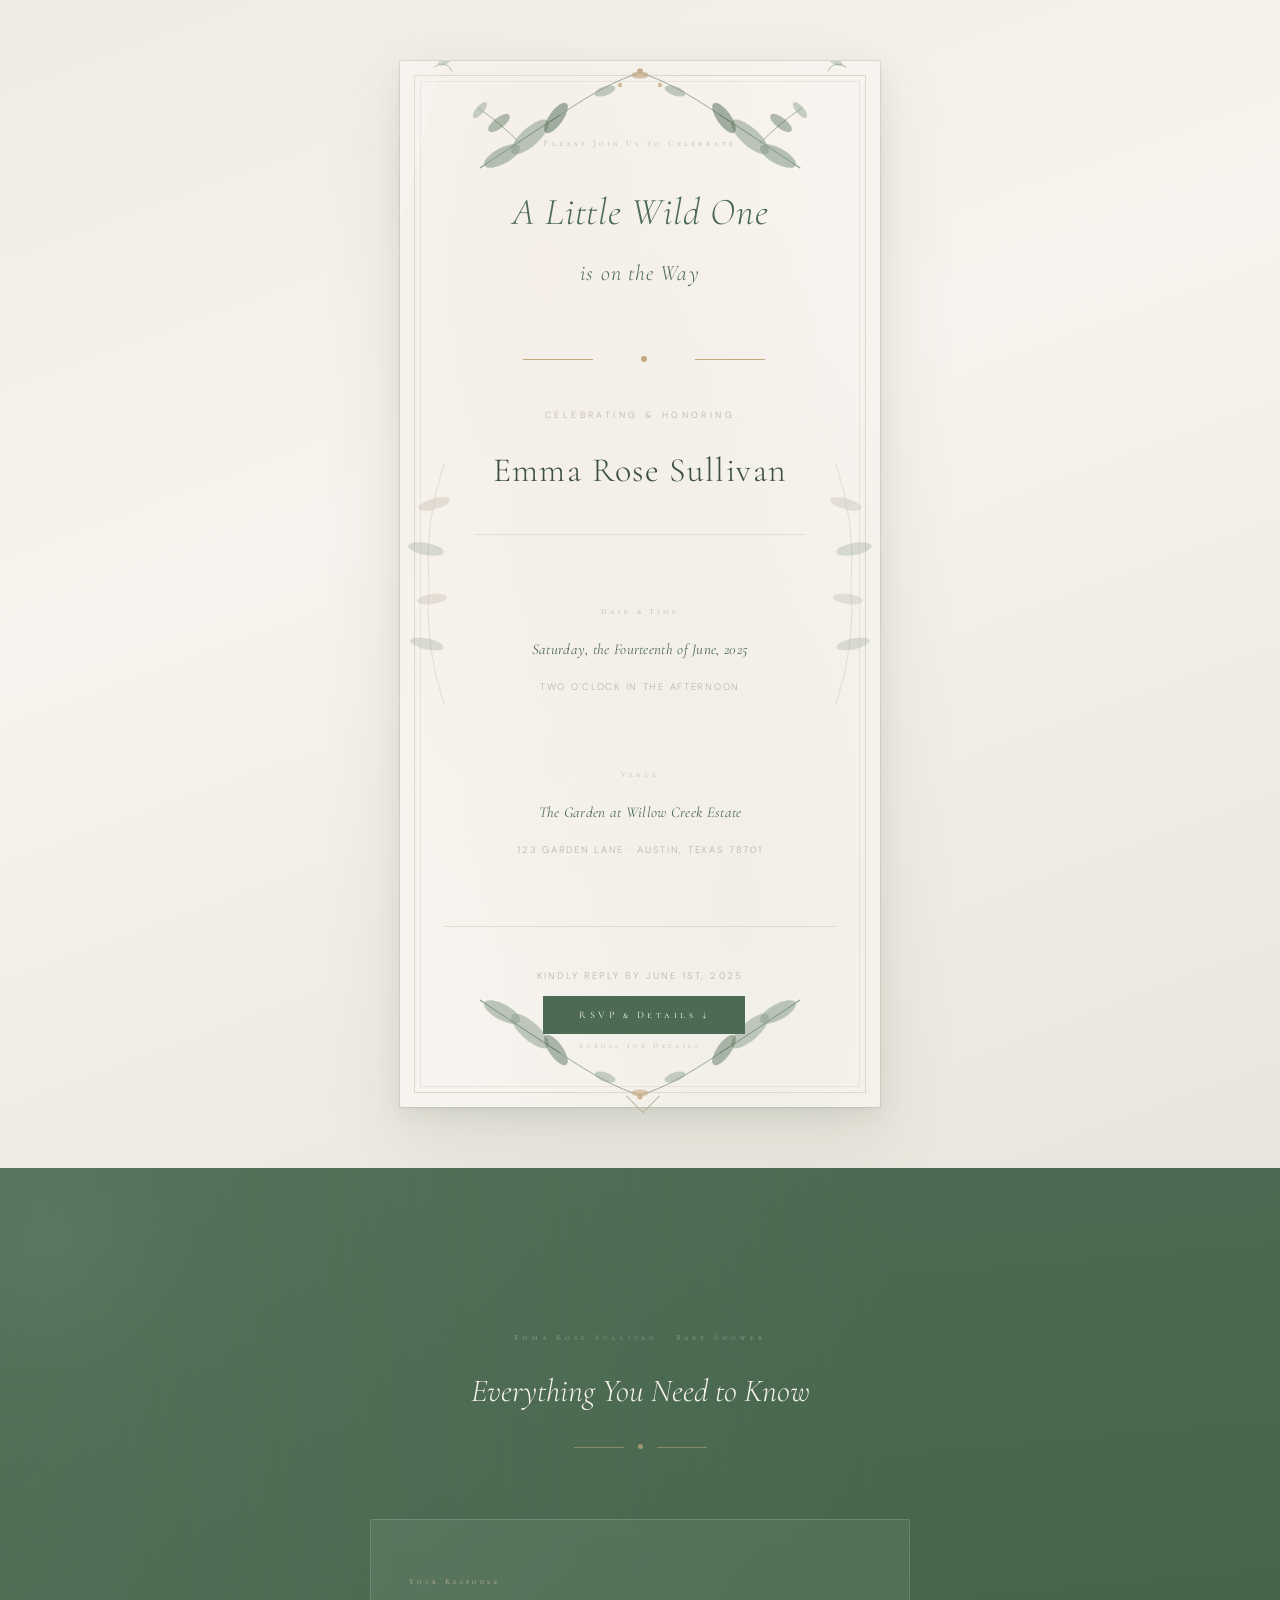
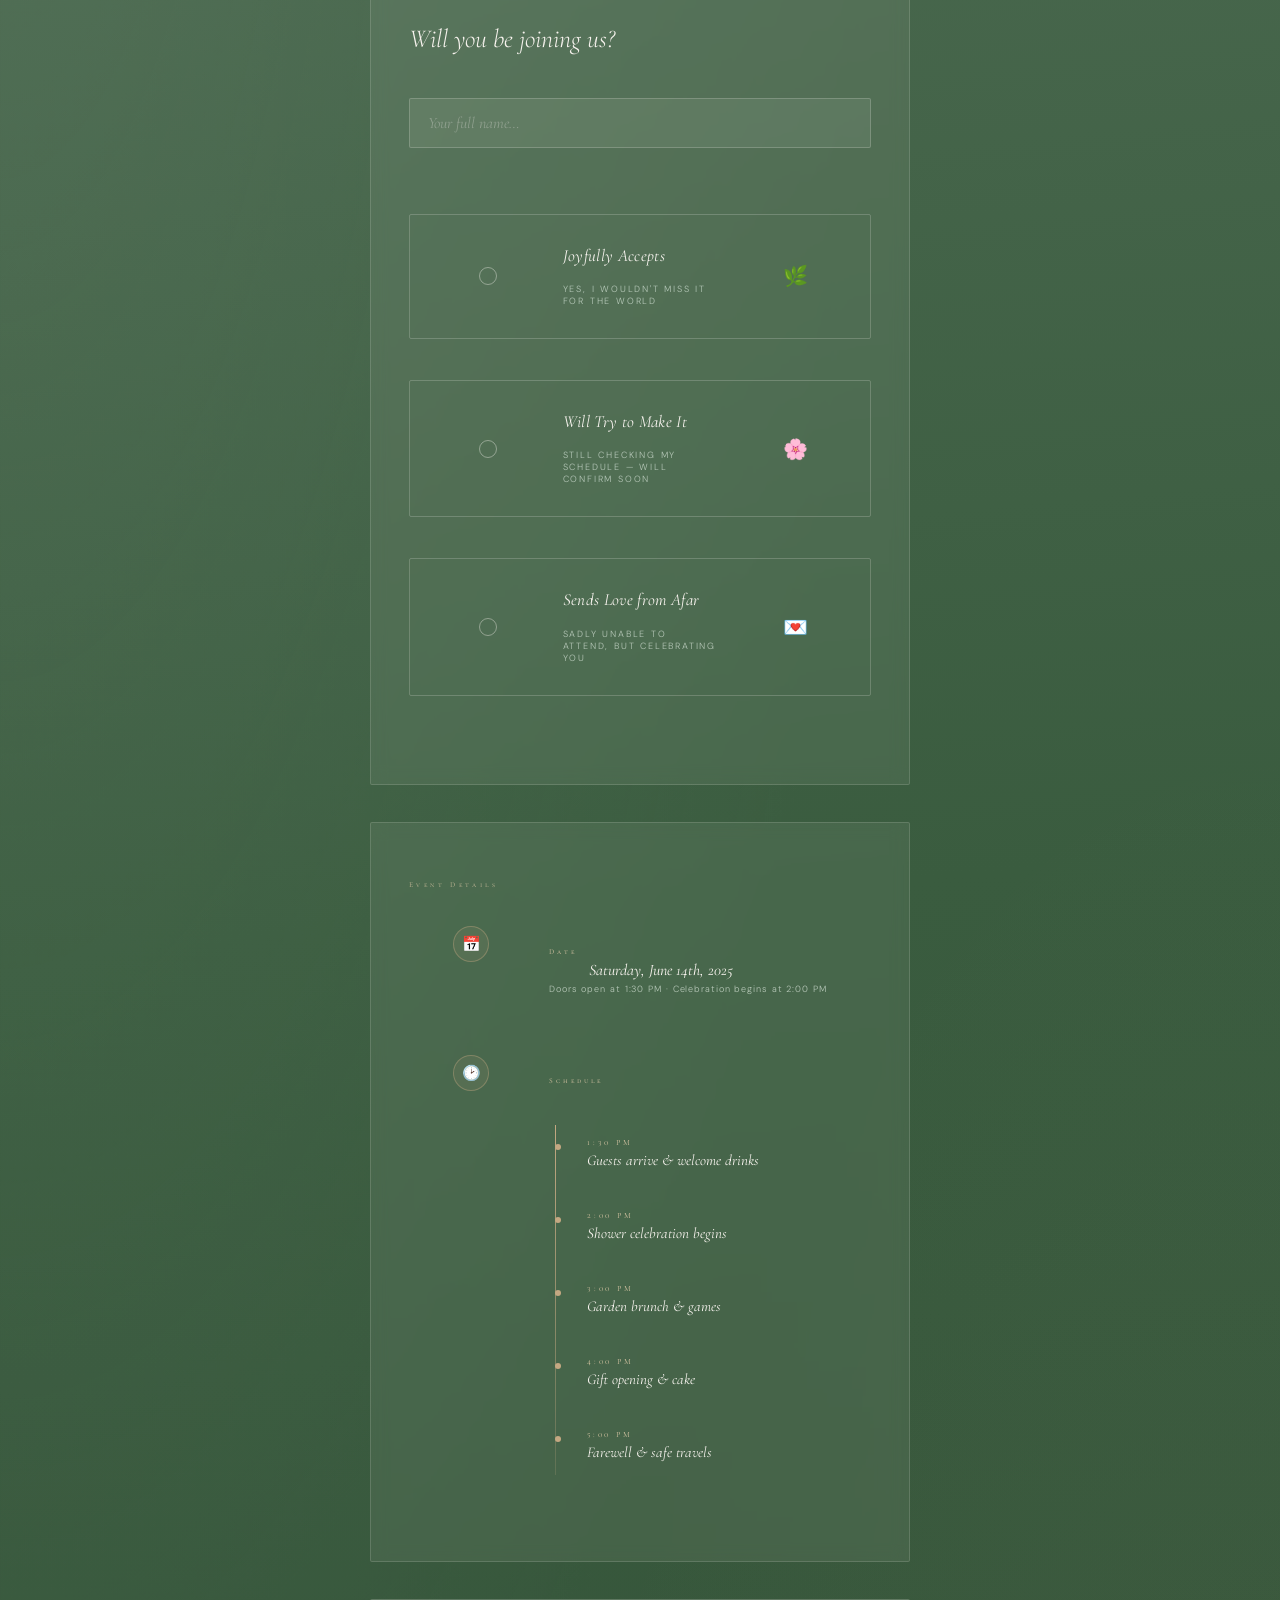
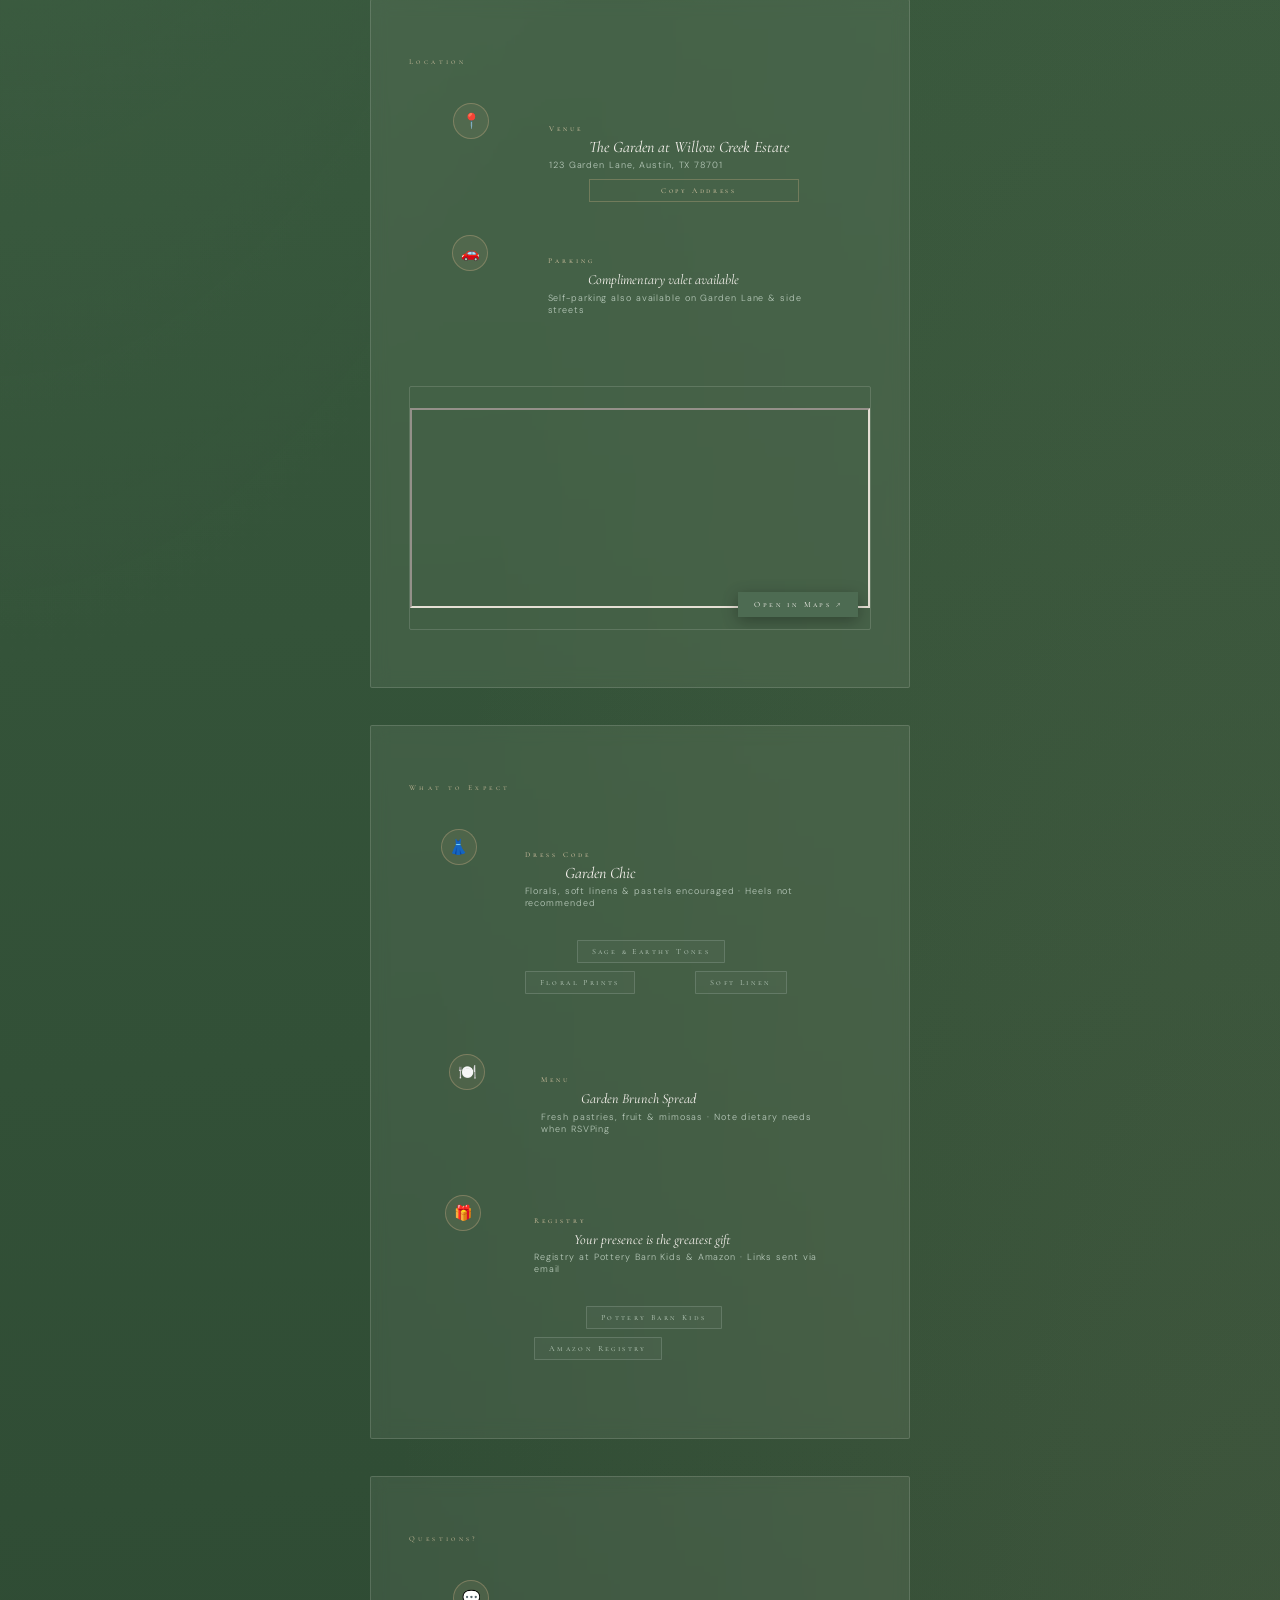
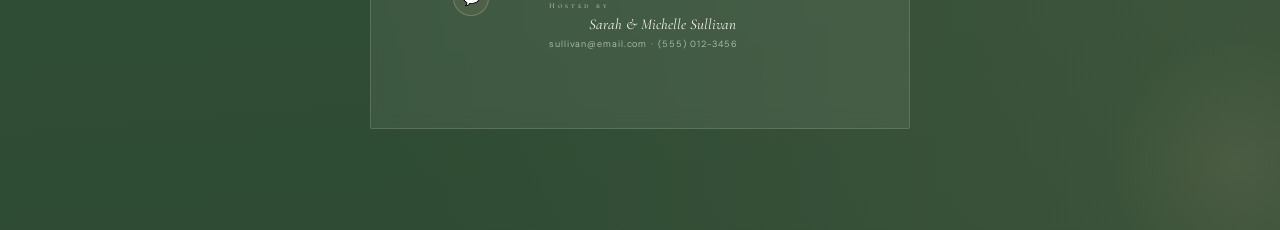
==== commit dc256c78: "Update index.html" ====
--- a/index.html
+++ b/index.html
@@ -27,7 +27,6 @@
 .botanical-bottom{bottom:-8px;left:50%;transform:translateX(-50%) scaleY(-1);width:440px;}
 .botanical-left{left:-6px;top:50%;transform:translateY(-50%);height:280px;}
 .botanical-right{right:-6px;top:50%;transform:translateY(-50%) scaleX(-1);height:280px;}
-
 @keyframes leafSway1{0%,100%{transform:rotate(0deg);transform-origin:50% 90%}50%{transform:rotate(2.5deg);transform-origin:50% 90%}}
 @keyframes leafSway2{0%,100%{transform:rotate(0deg);transform-origin:50% 90%}50%{transform:rotate(-2deg);transform-origin:50% 90%}}
 @keyframes leafFloat{0%,100%{transform:translateY(0px) rotate(0deg)}50%{transform:translateY(-4px) rotate(1deg)}}
@@ -36,12 +35,10 @@
 .leaf-sway-2{animation:leafSway2 5s ease-in-out infinite 0.8s;}
 .leaf-float{animation:leafFloat 6s ease-in-out infinite 1.2s;}
 .stem-breathe{animation:stemBreathe 4s ease-in-out infinite;}
-
 @keyframes fadeRise{from{opacity:0;transform:translateY(18px)}to{opacity:1;transform:translateY(0)}}
 @keyframes fadeIn{from{opacity:0}to{opacity:1}}
 @keyframes expandLine{from{transform:scaleX(0);opacity:0}to{transform:scaleX(1);opacity:1}}
 @keyframes goldPulse{0%,100%{opacity:0.8}50%{opacity:1;filter:drop-shadow(0 0 4px rgba(196,168,130,0.5))}}
-
 .anim-0{opacity:0;animation:fadeRise 0.9s cubic-bezier(0.22,1,0.36,1) forwards 0.3s}
 .anim-1{opacity:0;animation:fadeRise 0.9s cubic-bezier(0.22,1,0.36,1) forwards 0.7s}
 .anim-2{opacity:0;animation:fadeRise 0.9s cubic-bezier(0.22,1,0.36,1) forwards 1.0s}
@@ -50,10 +47,8 @@
 .anim-5{opacity:0;animation:fadeRise 0.9s cubic-bezier(0.22,1,0.36,1) forwards 1.9s}
 .anim-6{opacity:0;animation:fadeRise 0.9s cubic-bezier(0.22,1,0.36,1) forwards 2.2s}
 .anim-7{opacity:0;animation:fadeRise 0.9s cubic-bezier(0.22,1,0.36,1) forwards 2.5s}
-
 .line-anim{transform-origin:center;transform:scaleX(0);opacity:0;animation:expandLine 0.8s cubic-bezier(0.22,1,0.36,1) forwards;}
 .line-anim-1{animation-delay:1.5s}.line-anim-2{animation-delay:2.0s}
-
 .eyebrow{font-family:'Cormorant SC',serif;font-size:8.5px;letter-spacing:0.38em;color:var(--linen);margin-bottom:22px;}
 .headline{font-family:'Cormorant Garamond',serif;font-style:italic;font-weight:300;font-size:clamp(30px,6vw,38px);line-height:1.15;color:var(--sage-deep);margin-bottom:4px;letter-spacing:0.02em;}
 .subheadline{font-family:'Cormorant Garamond',serif;font-style:italic;font-weight:300;font-size:clamp(18px,3.5vw,22px);color:var(--sage-deep);letter-spacing:0.05em;margin-bottom:24px;}
@@ -87,14 +82,12 @@
 .section-tag{font-family:'Cormorant SC',serif;font-size:7.5px;letter-spacing:0.45em;color:var(--gold-light);margin-bottom:16px;opacity:0.85;display:block;}
 .section-title{font-family:'Cormorant Garamond',serif;font-style:italic;font-weight:300;font-size:26px;color:var(--parchment);margin-bottom:22px;line-height:1.2;}
 
-/* Name input */
 .name-input{width:100%;margin-bottom:14px;background:rgba(247,243,238,0.07);border:0.75px solid rgba(247,243,238,0.2);border-radius:2px;padding:14px 18px;font-family:'Cormorant Garamond',serif;font-style:italic;font-size:16px;color:var(--parchment);outline:none;transition:border-color 0.3s ease;display:block;}
 .name-input::placeholder{color:rgba(247,243,238,0.3);}
 .name-input:focus{border-color:rgba(196,168,130,0.6);}
 @keyframes shake{0%,100%{transform:translateX(0)}25%{transform:translateX(-6px)}75%{transform:translateX(6px)}}
 .shake{animation:shake 0.3s ease;}
 
-/* RSVP options */
 .rsvp-options{display:flex;flex-direction:column;gap:10px;}
 .rsvp-option{display:flex;align-items:center;gap:16px;padding:16px 20px;border:0.75px solid rgba(247,243,238,0.2);border-radius:2px;cursor:pointer;transition:all 0.35s cubic-bezier(0.22,1,0.36,1);position:relative;overflow:hidden;background:transparent;width:100%;text-align:left;}
 .rsvp-option::before{content:'';position:absolute;inset:0;background:rgba(247,243,238,0.08);transform:scaleX(0);transform-origin:left;transition:transform 0.35s cubic-bezier(0.22,1,0.36,1);}
@@ -166,209 +159,459 @@
 <canvas id="particle-canvas"></canvas>
 
 <section id="page1" class="page">
-  <div class="card">
-    <div class="card-border"></div>
-    <div class="card-border-inner"></div>
-
-    <svg class="botanical-svg botanical-top" viewBox="0 0 440 120" fill="none">
-      <g class="stem-breathe"><path d="M 60 115 Q 100 88 140 62" stroke="#8A9E8C" stroke-width="1.1"/></g>
-      <g class="leaf-sway-1"><ellipse cx="82" cy="103" rx="20" ry="8" fill="#8A9E8C" opacity="0.6" transform="rotate(-28 82 103)"/></g>
-      <path d="M 140 62 Q 190 28 220 20 Q 250 28 300 62" stroke="#8A9E8C" stroke-width="0.85" class="stem-breathe"/>
-    </svg>
-
-    <p class="eyebrow anim-0">Please Join Us to Celebrate</p>
-    <h1 class="headline anim-1">A Little Wild One</h1>
-    <h2 class="subheadline anim-2">is on the Way</h2>
-    <div class="divider-row anim-3">
-      <span class="divider-line line-anim line-anim-1"></span>
-      <span class="divider-gem"></span>
-      <span class="divider-line line-anim line-anim-2"></span>
-    </div>
-    <p class="celebrating-label anim-3">Celebrating & Honoring</p>
-    <h3 class="honoree-name anim-4">Emma Rose Sullivan</h3>
-    <div style="height:1px;background:rgba(189,181,166,0.3);margin:4px 30px 16px;" class="anim-4"></div>
-    <div class="anim-5">
-      <p class="detail-label">Date & Time</p>
-      <p class="detail-value">Saturday, the Fourteenth of June, 2025</p>
-      <p class="detail-sub">Two O'Clock in the Afternoon</p>
-    </div>
-    <div class="anim-6">
-      <p class="detail-label">Venue</p>
-      <p class="detail-value">The Garden at Willow Creek Estate</p>
-      <p class="detail-sub">123 Garden Lane · Austin, Texas 78701</p>
-    </div>
-    <div class="rsvp-nudge anim-7">
-      <p>Kindly reply by June 1st, 2025</p>
-      <button class="rsvp-btn" onclick="scrollToPage2()"><span>RSVP & Details ↓</span></button>
-    </div>
-  </div>
-  <div class="scroll-indicator" onclick="scrollToPage2()">
-    <span>Scroll for Details</span>
-    <div class="scroll-arrow"></div>
-  </div>
+  <div class="card">
+    <div class="card-border"></div>
+    <div class="card-border-inner"></div>
+
+    <svg class="botanical-svg botanical-top" viewBox="0 0 440 120" fill="none" xmlns="http://www.w3.org/2000/svg">
+      <g class="stem-breathe">
+        <path d="M 60 115 Q 100 88 140 62" stroke="#8A9E8C" stroke-width="1.1" stroke-linecap="round"/>
+        <path d="M 100 90 Q 78 68 58 55" stroke="#8A9E8C" stroke-width="0.75" stroke-linecap="round"/>
+      </g>
+      <g class="leaf-sway-1">
+        <ellipse cx="82" cy="103" rx="20" ry="8" fill="#8A9E8C" opacity="0.6" transform="rotate(-28 82 103)"/>
+        <ellipse cx="110" cy="84" rx="24" ry="9" fill="#8A9E8C" opacity="0.55" transform="rotate(-42 110 84)"/>
+        <ellipse cx="136" cy="65" rx="18" ry="7" fill="#4D6B52" opacity="0.5" transform="rotate(-55 136 65)"/>
+      </g>
+      <g class="leaf-sway-2">
+        <ellipse cx="79" cy="70" rx="13" ry="5.5" fill="#4D6B52" opacity="0.42" transform="rotate(-38 79 70)"/>
+        <ellipse cx="60" cy="57" rx="10" ry="4" fill="#8A9E8C" opacity="0.45" transform="rotate(-50 60 57)"/>
+      </g>
+      <path d="M 140 62 Q 190 28 220 20 Q 250 28 300 62" stroke="#8A9E8C" stroke-width="0.85" stroke-linecap="round" class="stem-breathe"/>
+      <g class="leaf-float">
+        <ellipse cx="185" cy="38" rx="11" ry="4.5" fill="#8A9E8C" opacity="0.5" transform="rotate(-18 185 38)"/>
+        <ellipse cx="220" cy="22" rx="9" ry="3.5" fill="#C4A882" opacity="0.65"/>
+        <ellipse cx="255" cy="38" rx="11" ry="4.5" fill="#8A9E8C" opacity="0.5" transform="rotate(18 255 38)"/>
+        <circle cx="200" cy="32" r="2.2" fill="#C4A882" opacity="0.75"/>
+        <circle cx="220" cy="18" r="2.8" fill="#C4A882" opacity="0.9"/>
+        <circle cx="240" cy="32" r="2.2" fill="#C4A882" opacity="0.75"/>
+      </g>
+      <g class="stem-breathe">
+        <path d="M 380 115 Q 340 88 300 62" stroke="#8A9E8C" stroke-width="1.1" stroke-linecap="round"/>
+        <path d="M 340 90 Q 362 68 382 55" stroke="#8A9E8C" stroke-width="0.75" stroke-linecap="round"/>
+      </g>
+      <g class="leaf-sway-2">
+        <ellipse cx="358" cy="103" rx="20" ry="8" fill="#8A9E8C" opacity="0.6" transform="rotate(28 358 103)"/>
+        <ellipse cx="330" cy="84" rx="24" ry="9" fill="#8A9E8C" opacity="0.55" transform="rotate(42 330 84)"/>
+        <ellipse cx="304" cy="65" rx="18" ry="7" fill="#4D6B52" opacity="0.5" transform="rotate(55 304 65)"/>
+      </g>
+      <g class="leaf-sway-1">
+        <ellipse cx="361" cy="70" rx="13" ry="5.5" fill="#4D6B52" opacity="0.42" transform="rotate(38 361 70)"/>
+        <ellipse cx="380" cy="57" rx="10" ry="4" fill="#8A9E8C" opacity="0.45" transform="rotate(50 380 57)"/>
+      </g>
+      <path d="M 14 14 Q 26 6 32 18" stroke="#8A9E8C" stroke-width="0.7" stroke-linecap="round"/>
+      <ellipse cx="24" cy="9" rx="7" ry="3" fill="#8A9E8C" opacity="0.4" transform="rotate(-22 24 9)"/>
+      <path d="M 426 14 Q 414 6 408 18" stroke="#8A9E8C" stroke-width="0.7" stroke-linecap="round"/>
+      <ellipse cx="416" cy="9" rx="7" ry="3" fill="#8A9E8C" opacity="0.4" transform="rotate(22 416 9)"/>
+    </svg>
+
+    <svg class="botanical-svg botanical-bottom" viewBox="0 0 440 120" fill="none" xmlns="http://www.w3.org/2000/svg">
+      <g class="stem-breathe">
+        <path d="M 60 115 Q 100 88 140 62" stroke="#8A9E8C" stroke-width="1.1" stroke-linecap="round"/>
+      </g>
+      <g class="leaf-sway-2">
+        <ellipse cx="82" cy="103" rx="20" ry="8" fill="#8A9E8C" opacity="0.55" transform="rotate(-28 82 103)"/>
+        <ellipse cx="110" cy="84" rx="24" ry="9" fill="#8A9E8C" opacity="0.5" transform="rotate(-42 110 84)"/>
+        <ellipse cx="136" cy="65" rx="18" ry="7" fill="#4D6B52" opacity="0.45" transform="rotate(-55 136 65)"/>
+      </g>
+      <path d="M 140 62 Q 190 28 220 20 Q 250 28 300 62" stroke="#8A9E8C" stroke-width="0.85" stroke-linecap="round" class="stem-breathe"/>
+      <g class="leaf-float">
+        <ellipse cx="185" cy="38" rx="11" ry="4.5" fill="#8A9E8C" opacity="0.45" transform="rotate(-18 185 38)"/>
+        <ellipse cx="220" cy="22" rx="9" ry="3.5" fill="#C4A882" opacity="0.55"/>
+        <ellipse cx="255" cy="38" rx="11" ry="4.5" fill="#8A9E8C" opacity="0.45" transform="rotate(18 255 38)"/>
+        <circle cx="220" cy="18" r="2.5" fill="#C4A882" opacity="0.8"/>
+      </g>
+      <g class="stem-breathe">
+        <path d="M 380 115 Q 340 88 300 62" stroke="#8A9E8C" stroke-width="1.1" stroke-linecap="round"/>
+      </g>
+      <g class="leaf-sway-1">
+        <ellipse cx="358" cy="103" rx="20" ry="8" fill="#8A9E8C" opacity="0.55" transform="rotate(28 358 103)"/>
+        <ellipse cx="330" cy="84" rx="24" ry="9" fill="#8A9E8C" opacity="0.5" transform="rotate(42 330 84)"/>
+        <ellipse cx="304" cy="65" rx="18" ry="7" fill="#4D6B52" opacity="0.45" transform="rotate(55 304 65)"/>
+      </g>
+    </svg>
+
+    <svg class="botanical-svg botanical-left" viewBox="0 0 60 280" fill="none" xmlns="http://www.w3.org/2000/svg">
+      <path d="M 50 20 Q 30 80 35 140 Q 30 200 50 260" stroke="#BDB5A6" stroke-width="0.7" stroke-linecap="round" opacity="0.5" class="stem-breathe"/>
+      <g class="leaf-sway-1">
+        <ellipse cx="40" cy="60" rx="16" ry="5.5" fill="#BDB5A6" opacity="0.35" transform="rotate(-15 40 60)"/>
+        <ellipse cx="32" cy="105" rx="18" ry="6" fill="#8A9E8C" opacity="0.3" transform="rotate(10 32 105)"/>
+        <ellipse cx="38" cy="155" rx="15" ry="5" fill="#BDB5A6" opacity="0.32" transform="rotate(-8 38 155)"/>
+        <ellipse cx="33" cy="200" rx="17" ry="5.5" fill="#8A9E8C" opacity="0.28" transform="rotate(12 33 200)"/>
+      </g>
+    </svg>
+    <svg class="botanical-svg botanical-right" viewBox="0 0 60 280" fill="none" xmlns="http://www.w3.org/2000/svg">
+      <path d="M 50 20 Q 30 80 35 140 Q 30 200 50 260" stroke="#BDB5A6" stroke-width="0.7" stroke-linecap="round" opacity="0.5" class="stem-breathe"/>
+      <g class="leaf-sway-2">
+        <ellipse cx="40" cy="60" rx="16" ry="5.5" fill="#BDB5A6" opacity="0.35" transform="rotate(-15 40 60)"/>
+        <ellipse cx="32" cy="105" rx="18" ry="6" fill="#8A9E8C" opacity="0.3" transform="rotate(10 32 105)"/>
+        <ellipse cx="38" cy="155" rx="15" ry="5" fill="#BDB5A6" opacity="0.32" transform="rotate(-8 38 155)"/>
+        <ellipse cx="33" cy="200" rx="17" ry="5.5" fill="#8A9E8C" opacity="0.28" transform="rotate(12 33 200)"/>
+      </g>
+    </svg>
+
+    <p class="eyebrow anim-0">Please Join Us to Celebrate</p>
+    <h1 class="headline anim-1">A Little Wild One</h1>
+    <h2 class="subheadline anim-2">is on the Way</h2>
+    <div class="divider-row anim-3">
+      <span class="divider-line line-anim line-anim-1"></span>
+      <span class="divider-gem"></span>
+      <span class="divider-line line-anim line-anim-2"></span>
+    </div>
+    <p class="celebrating-label anim-3">Celebrating & Honoring</p>
+    <h3 class="honoree-name anim-4">Emma Rose Sullivan</h3>
+    <div style="height:1px;background:rgba(189,181,166,0.3);margin:4px 30px 16px;" class="anim-4"></div>
+    <div class="anim-5">
+      <p class="detail-label">Date & Time</p>
+      <p class="detail-value">Saturday, the Fourteenth of June, 2025</p>
+      <p class="detail-sub">Two O'Clock in the Afternoon</p>
+    </div>
+    <div class="anim-6">
+      <p class="detail-label">Venue</p>
+      <p class="detail-value">The Garden at Willow Creek Estate</p>
+      <p class="detail-sub">123 Garden Lane · Austin, Texas 78701</p>
+    </div>
+    <div class="rsvp-nudge anim-7">
+      <p>Kindly reply by June 1st, 2025</p>
+      <button class="rsvp-btn" onclick="scrollToPage2()"><span>RSVP & Details ↓</span></button>
+    </div>
+  </div>
+
+  <div class="scroll-indicator" onclick="scrollToPage2()">
+    <span>Scroll for Details</span>
+    <div class="scroll-arrow"></div>
+  </div>
 </section>
 
 <section id="page2" class="page">
-  <div class="page2-inner">
-    <div class="p2-header">
-      <span class="p2-eyebrow">Emma Rose Sullivan · Baby Shower</span>
-      <h2 class="p2-title">Everything You Need to Know</h2>
-      <div class="p2-divider"><span></span><i></i><span></span></div>
-    </div>
-
-    <div class="info-section">
-      <span class="section-tag">Your Response</span>
-      <h3 class="section-title">Will you be joining us?</h3>
-      <input id="guestName" class="name-input" type="text" placeholder="Your full name…" />
-      <div class="rsvp-options" id="rsvpOptions">
-        <button class="rsvp-option" onclick="selectOption(this,'yes')">
-          <span class="option-radio"></span>
-          <span class="option-text">
-            <span class="option-main">Joyfully Accepts</span>
-            <span class="option-sub">Yes, I wouldn't miss it for the world</span>
-          </span>
-          <span class="option-emoji">🌿</span>
-        </button>
-        <button class="rsvp-option" onclick="selectOption(this,'maybe')">
-          <span class="option-radio"></span>
-          <span class="option-text">
-            <span class="option-main">Will Try to Make It</span>
-            <span class="option-sub">Still checking my schedule</span>
-          </span>
-          <span class="option-emoji">🌸</span>
-        </button>
-        <button class="rsvp-option" onclick="selectOption(this,'no')">
-          <span class="option-radio"></span>
-          <span class="option-text">
-            <span class="option-main">Sends Love from Afar</span>
-            <span class="option-sub">Sadly unable to attend</span>
-          </span>
-          <span class="option-emoji">💌</span>
-        </button>
-      </div>
-      <div id="guestRow" class="guest-input-row" style="display:none;">
-        <span class="guest-label">Number of guests attending</span>
-        <div class="guest-counter">
-          <button class="counter-btn" onclick="changeCount(-1)">−</button>
-          <span class="counter-num" id="guestCount">1</span>
-          <button class="counter-btn" onclick="changeCount(1)">+</button>
-        </div>
-      </div>
-      <div id="noteRow" style="display:none;">
-        <textarea class="note-input" id="guestNote" placeholder="Leave a note for the mama-to-be…"></textarea>
-      </div>
-      <div id="submitRow" style="display:none;">
-        <button class="submit-btn" id="submitBtn" onclick="submitRSVP()">Send My RSVP ✦</button>
-      </div>
-      <div class="confirmation" id="confirmation">
-        <div class="conf-icon">🌿</div>
-        <p class="conf-title">Thank you so much!</p>
-        <p class="conf-sub" id="confSub"></p>
-      </div>
-    </div>
-
-    <div class="info-section">
-      <span class="section-tag">Event Details</span>
-      <div class="info-row"><div class="info-icon">📅</div><div><span class="info-label">Date</span><span class="info-value">Saturday, June 14th, 2025</span></div></div>
-      <div class="info-row"><div class="info-icon">📍</div><div><span class="info-label">Venue</span><span class="info-value">The Garden at Willow Creek Estate</span></div></div>
-    </div>
-  </div>
+  <div class="ambient-circle" style="width:300px;height:300px;top:-80px;left:-100px;background:radial-gradient(circle,rgba(138,158,140,0.12),transparent 70%);--tx:20px;--ty:30px;animation-duration:8s;"></div>
+  <div class="ambient-circle" style="width:250px;height:250px;bottom:-60px;right:-80px;background:radial-gradient(circle,rgba(196,168,130,0.1),transparent 70%);--tx:-15px;--ty:-20px;animation-duration:10s;animation-delay:2s;"></div>
+
+  <div class="page2-inner">
+
+    <div class="p2-header">
+      <span class="p2-eyebrow">Emma Rose Sullivan · Baby Shower</span>
+      <h2 class="p2-title">Everything You Need to Know</h2>
+      <div class="p2-divider"><span></span><i></i><span></span></div>
+    </div>
+
+    <div class="info-section">
+      <span class="section-tag">Your Response</span>
+      <h3 class="section-title">Will you be joining us?</h3>
+
+      <input id="guestName" class="name-input" type="text" placeholder="Your full name…" />
+
+      <div class="rsvp-options" id="rsvpOptions">
+        <button class="rsvp-option" onclick="selectOption(this,'yes')">
+          <span class="option-radio"></span>
+          <span class="option-text">
+            <span class="option-main">Joyfully Accepts</span>
+            <span class="option-sub">Yes, I wouldn't miss it for the world</span>
+          </span>
+          <span class="option-emoji">🌿</span>
+        </button>
+        <button class="rsvp-option" onclick="selectOption(this,'maybe')">
+          <span class="option-radio"></span>
+          <span class="option-text">
+            <span class="option-main">Will Try to Make It</span>
+            <span class="option-sub">Still checking my schedule — will confirm soon</span>
+          </span>
+          <span class="option-emoji">🌸</span>
+        </button>
+        <button class="rsvp-option" onclick="selectOption(this,'no')">
+          <span class="option-radio"></span>
+          <span class="option-text">
+            <span class="option-main">Sends Love from Afar</span>
+            <span class="option-sub">Sadly unable to attend, but celebrating you</span>
+          </span>
+          <span class="option-emoji">💌</span>
+        </button>
+      </div>
+
+      <div id="guestRow" class="guest-input-row" style="display:none;">
+        <span class="guest-label">Number of guests attending</span>
+        <div class="guest-counter">
+          <button class="counter-btn" onclick="changeCount(-1)">−</button>
+          <span class="counter-num" id="guestCount">1</span>
+          <button class="counter-btn" onclick="changeCount(1)">+</button>
+        </div>
+      </div>
+
+      <div id="noteRow" style="display:none;">
+        <textarea class="note-input" id="guestNote" placeholder="Leave a note for the mama-to-be…"></textarea>
+      </div>
+
+      <div id="submitRow" style="display:none;">
+        <button class="submit-btn" id="submitBtn" onclick="submitRSVP()">Send My RSVP ✦</button>
+      </div>
+
+      <div class="confirmation" id="confirmation">
+        <div class="conf-icon">🌿</div>
+        <p class="conf-title">Thank you so much!</p>
+        <p class="conf-sub" id="confSub">Your response has been received with love.</p>
+      </div>
+    </div>
+
+    <div class="info-section">
+      <span class="section-tag">Event Details</span>
+      <div class="info-row">
+        <div class="info-icon">📅</div>
+        <div>
+          <span class="info-label">Date</span>
+          <span class="info-value">Saturday, June 14th, 2025</span>
+          <span class="info-note">Doors open at 1:30 PM · Celebration begins at 2:00 PM</span>
+        </div>
+      </div>
+      <div class="info-row">
+        <div class="info-icon">🕑</div>
+        <div>
+          <span class="info-label">Schedule</span>
+          <div class="timeline" style="margin-top:8px;">
+            <div class="timeline-item"><span class="timeline-time">1:30 PM</span><span class="timeline-event">Guests arrive & welcome drinks</span></div>
+            <div class="timeline-item"><span class="timeline-time">2:00 PM</span><span class="timeline-event">Shower celebration begins</span></div>
+            <div class="timeline-item"><span class="timeline-time">3:00 PM</span><span class="timeline-event">Garden brunch & games</span></div>
+            <div class="timeline-item"><span class="timeline-time">4:00 PM</span><span class="timeline-event">Gift opening & cake</span></div>
+            <div class="timeline-item" style="padding-bottom:0;"><span class="timeline-time">5:00 PM</span><span class="timeline-event">Farewell & safe travels</span></div>
+          </div>
+        </div>
+      </div>
+    </div>
+
+    <div class="info-section">
+      <span class="section-tag">Location</span>
+      <div class="info-row" style="margin-bottom:12px;">
+        <div class="info-icon">📍</div>
+        <div>
+          <span class="info-label">Venue</span>
+          <span class="info-value">The Garden at Willow Creek Estate</span>
+          <span class="info-note">123 Garden Lane, Austin, TX 78701</span>
+          <button class="copy-btn" id="copyBtn" onclick="copyAddress()">
+            <span id="copyBtnText">Copy Address</span>
+          </button>
+        </div>
+      </div>
+      <div class="info-row" style="margin-bottom:12px;">
+        <div class="info-icon">🚗</div>
+        <div>
+          <span class="info-label">Parking</span>
+          <span class="info-value" style="font-size:14px;">Complimentary valet available</span>
+          <span class="info-note">Self-parking also available on Garden Lane & side streets</span>
+        </div>
+      </div>
+      <div class="map-frame">
+        <iframe
+          src="https://www.openstreetmap.org/export/embed.html?bbox=-97.7631%2C30.2472%2C-97.7231%2C30.2872&layer=mapnik&marker=30.2672%2C-97.7431"
+          allowfullscreen=""
+          loading="lazy"
+          title="Venue location">
+        </iframe>
+        <button class="map-overlay-btn" onclick="openMaps()">Open in Maps ↗</button>
+      </div>
+    </div>
+
+    <div class="info-section">
+      <span class="section-tag">What to Expect</span>
+      <div class="info-row">
+        <div class="info-icon">👗</div>
+        <div>
+          <span class="info-label">Dress Code</span>
+          <span class="info-value">Garden Chic</span>
+          <span class="info-note">Florals, soft linens & pastels encouraged · Heels not recommended</span>
+          <div class="tag-row">
+            <span class="tag">Sage & Earthy Tones</span>
+            <span class="tag">Floral Prints</span>
+            <span class="tag">Soft Linen</span>
+          </div>
+        </div>
+      </div>
+      <div class="info-row">
+        <div class="info-icon">🍽️</div>
+        <div>
+          <span class="info-label">Menu</span>
+          <span class="info-value" style="font-size:14px;">Garden Brunch Spread</span>
+          <span class="info-note">Fresh pastries, fruit & mimosas · Note dietary needs when RSVPing</span>
+        </div>
+      </div>
+      <div class="info-row" style="margin-bottom:0;">
+        <div class="info-icon">🎁</div>
+        <div>
+          <span class="info-label">Registry</span>
+          <span class="info-value" style="font-size:14px;">Your presence is the greatest gift</span>
+          <span class="info-note">Registry at Pottery Barn Kids & Amazon · Links sent via email</span>
+          <div class="tag-row">
+            <span class="tag">Pottery Barn Kids</span>
+            <span class="tag">Amazon Registry</span>
+          </div>
+        </div>
+      </div>
+    </div>
+
+    <div class="info-section" style="margin-bottom:0;">
+      <span class="section-tag">Questions?</span>
+      <div class="info-row" style="margin-bottom:0;">
+        <div class="info-icon">💬</div>
+        <div>
+          <span class="info-label">Hosted by</span>
+          <span class="info-value" style="font-size:15px;">Sarah & Michelle Sullivan</span>
+          <span class="info-note" style="margin-top:4px;">sullivan@email.com · (555) 012-3456</span>
+        </div>
+      </div>
+    </div>
+
+  </div>
 </section>
 
 <script>
-// --- CONFIGURATION ---
+// ── AIRTABLE CONFIG ──
 const AIRTABLE_TOKEN = 'patJj0YU6gIesGf4N.4f5f8a97554a552823f2ee11387b92303a0dc3cdbd09e35517b89be37b7fe977';
-const BASE_ID = 'apprZvoV7VQImiqPd';
-const TABLE_ID = 'tblnbV5IveARCkOP2';
-
-let selectedOptionType = null;
-let guestCountValue = 1;
-
-// --- PARTICLE SYSTEM ---
+const BASE_ID        = 'apprZvoV7VQImiqPd';
+const TABLE_ID       = 'tblnbV5IveARCkOP2';
+
+// ── PARTICLE SYSTEM ──
 const canvas = document.getElementById('particle-canvas');
-const ctx = canvas.getContext('2d');
+const ctx    = canvas.getContext('2d');
 let W, H, particles = [];
 function resize(){ W = canvas.width = window.innerWidth; H = canvas.height = window.innerHeight; }
 resize();
 window.addEventListener('resize', resize);
+
 class Particle {
-  constructor(){ this.reset(); }
-  reset(){
-    this.x = Math.random()*W; this.y = Math.random()*H;
-    this.size = Math.random()*1.8+0.3; this.speedY = -(Math.random()*0.4+0.1);
-    this.opacity = 0; this.maxOpacity = Math.random()*0.35+0.05;
-    this.life = 0; this.maxLife = Math.random()*300+200;
-  }
-  update(){
-    this.life++;
-    if(this.life<40) this.opacity=(this.life/40)*this.maxOpacity;
-    else if(this.life>this.maxLife-40) this.opacity=((this.maxLife-this.life)/40)*this.maxOpacity;
-    else this.opacity=this.maxOpacity;
-    this.y += this.speedY;
-    if(this.life >= this.maxLife) this.reset();
-  }
-  draw(){
-    ctx.save(); ctx.globalAlpha = this.opacity; ctx.fillStyle = '#C4A882';
-    ctx.beginPath(); ctx.arc(this.x, this.y, this.size, 0, Math.PI*2); ctx.fill(); ctx.restore();
-  }
+  constructor(){ this.reset(); }
+  reset(){
+    this.x          = Math.random() * W;
+    this.y          = Math.random() * H;
+    this.size       = Math.random() * 1.8 + 0.3;
+    this.speedY     = -(Math.random() * 0.4 + 0.1);
+    this.speedX     = (Math.random() - 0.5) * 0.2;
+    this.opacity    = 0;
+    this.maxOpacity = Math.random() * 0.35 + 0.05;
+    this.life       = 0;
+    this.maxLife    = Math.random() * 300 + 200;
+    this.isGold     = Math.random() > 0.6;
+  }
+  update(){
+    this.life++;
+    if(this.life < 40) this.opacity = (this.life/40)*this.maxOpacity;
+    else if(this.life > this.maxLife-40) this.opacity = ((this.maxLife-this.life)/40)*this.maxOpacity;
+    else this.opacity = this.maxOpacity;
+    this.x += this.speedX + Math.sin(this.life*0.02)*0.15;
+    this.y += this.speedY;
+    if(this.life >= this.maxLife) this.reset();
+  }
+  draw(){
+    ctx.save();
+    ctx.globalAlpha = this.opacity;
+    ctx.fillStyle   = this.isGold ? '#C4A882' : '#8A9E8C';
+    ctx.beginPath();
+    ctx.arc(this.x, this.y, this.size, 0, Math.PI*2);
+    ctx.fill();
+    ctx.restore();
+  }
 }
-for(let i=0;i<60;i++){ let p=new Particle(); p.life=Math.random()*p.maxLife; particles.push(p); }
+for(let i=0;i<80;i++){ const p=new Particle(); p.life=Math.random()*p.maxLife; particles.push(p); }
 (function loop(){ ctx.clearRect(0,0,W,H); particles.forEach(p=>{p.update();p.draw();}); requestAnimationFrame(loop); })();
 
-// --- FORM LOGIC ---
+// ── FLOATING LEAVES ──
+function createLeaf(){
+  const el = document.createElement('div');
+  el.className = 'floating-leaf';
+  const s = Math.random()*18+8, d = Math.random()*15+12, delay = Math.random()*8;
+  el.style.cssText = `left:${Math.random()*innerWidth}px;width:${s}px;height:${s*0.4}px;border-radius:50% 50% 50% 0;background:${Math.random()>0.7?'rgba(196,168,130,0.35)':'rgba(138,158,140,0.3)'};animation-duration:${d}s;animation-delay:${delay}s;`;
+  document.getElementById('page1').appendChild(el);
+  setTimeout(()=>el.remove(),(d+delay)*1000);
+}
+for(let i=0;i<12;i++) setTimeout(createLeaf,i*1200);
+setInterval(createLeaf,3000);
+
+// ── RSVP ──
+let selectedOptionType = null;
+let guestCountValue = 1;
+
 function selectOption(btn, type){
-  document.querySelectorAll('.rsvp-option').forEach(o=>o.classList.remove('selected'));
-  btn.classList.add('selected');
-  selectedOptionType = type;
-  document.getElementById('guestRow').style.display = (type==='no') ? 'none' : 'block';
-  document.getElementById('noteRow').style.display = 'block';
-  document.getElementById('submitBtn').style.display = 'block';
+  document.querySelectorAll('.rsvp-option').forEach(o=>o.classList.remove('selected'));
+  btn.classList.add('selected');
+  selectedOptionType = type;
+  document.getElementById('guestRow').style.display  = (type==='yes'||type==='maybe') ? 'flex' : 'none';
+  document.getElementById('noteRow').style.display   = 'block';
+  document.getElementById('submitRow').style.display = 'block';
 }
 
 function changeCount(delta){
-  guestCountValue = Math.max(1, Math.min(10, guestCountValue+delta));
-  document.getElementById('guestCount').textContent = guestCountValue;
+  guestCountValue = Math.max(1, Math.min(10, guestCountValue+delta));
+  document.getElementById('guestCount').textContent = guestCountValue;
 }
 
 async function submitRSVP(){
-  const name = document.getElementById('guestName').value.trim();
-  if(!name) { alert("Please enter your name"); return; }
-  const btn = document.getElementById('submitBtn');
-  btn.textContent = 'Sending...';
-  btn.disabled = true;
-
-  const labels = { yes:'Joyfully Accepts', maybe:'Will Try to Make It', no:'Sends Love from Afar' };
-  const today = new Date().toISOString().split('T')[0];
-
-  try {
-    const response = await fetch(`https://api.airtable.com/v0/${BASE_ID}/${TABLE_ID}`, {
-      method: 'POST',
-      headers: { 'Authorization': `Bearer ${AIRTABLE_TOKEN}`, 'Content-Type': 'application/json' },
-      body: JSON.stringify({
-        records: [{
-          fields: {
-            "Name": name,
-            "Attending": labels[selectedOptionType],
-            "Guests": (selectedOptionType === 'no' ? 0 : guestCountValue),
-            "Note": document.getElementById('guestNote').value.trim() || "—",
-            "Submitted": today
-          }
-        }]
-      })
-    });
-    if(!response.ok) throw new Error('Airtable Error');
-    ['guestName','rsvpOptions','guestRow','noteRow','submitRow'].forEach(id=>{
-      const el = document.getElementById(id); if(el) el.style.display='none';
-    });
-    document.getElementById('confSub').textContent = `Response saved for ${name}!`;
-    document.getElementById('confirmation').classList.add('show');
-  } catch(err){
-    console.error(err);
-    btn.textContent = 'Error - Try again';
-    btn.disabled = false;
-  }
+  const nameEl = document.getElementById('guestName');
+  const name   = nameEl.value.trim();
+  if(!name){
+    nameEl.classList.add('shake');
+    nameEl.style.borderColor = 'rgba(196,168,130,0.9)';
+    nameEl.placeholder = 'Please enter your name first…';
+    nameEl.focus();
+    setTimeout(()=>nameEl.classList.remove('shake'), 400);
+    return;
+  }
+  if(!selectedOptionType) return;
+
+  const btn = document.getElementById('submitBtn');
+  btn.textContent = 'Sending…';
+  btn.disabled    = true;
+
+  const labels = { yes:'Joyfully Accepts', maybe:'Will Try to Make It', no:'Sends Love from Afar' };
+  const today = new Date().toISOString().split('T')[0];
+
+  try {
+    const note = document.getElementById('guestNote').value.trim();
+    
+    const response = await fetch(`https://api.airtable.com/v0/${BASE_ID}/${TABLE_ID}`, {
+      method: 'POST',
+      headers: { 
+        'Authorization': `Bearer ${AIRTABLE_TOKEN}`, 
+        'Content-Type': 'application/json' 
+      },
+      body: JSON.stringify({ 
+        records: [{ 
+          fields: {
+            "Name": name,
+            "Attending": labels[selectedOptionType],
+            "Guests": (selectedOptionType === 'no' ? 0 : guestCountValue),
+            "Note": note || "—",
+            "Submitted": today
+          } 
+        }] 
+      })
+    });
+
+    if(!response.ok){ const e=await response.json(); throw new Error(e.error?.message||'Error'); }
+
+    ['guestName','rsvpOptions','guestRow','noteRow','submitRow'].forEach(id=>{
+      document.getElementById(id).style.display='none';
+    });
+
+    const firstName = name.split(' ')[0];
+    document.getElementById('confSub').textContent =
+      selectedOptionType==='no'
+        ? `We'll miss you dearly, ${firstName}. Sending love your way 💚`
+        : `We've saved your RSVP, ${firstName}. Cannot wait to celebrate! 🌿`;
+    document.getElementById('confirmation').classList.add('show');
+
+  } catch(err){
+    console.error(err);
+    btn.textContent = '⚠ Something went wrong — try again';
+    btn.disabled = false;
+  }
 }
 
+function copyAddress(){
+  navigator.clipboard.writeText('123 Garden Lane, Austin, TX 78701').then(()=>{
+    const btn=document.getElementById('copyBtn'), text=document.getElementById('copyBtnText');
+    btn.classList.add('copied'); text.textContent='✓ Copied!';
+    setTimeout(()=>{ btn.classList.remove('copied'); text.textContent='Copy Address'; },2500);
+  });
+}
+
+function openMaps(){ window.open('https://maps.google.com/?q=123+Garden+Lane+Austin+TX'); }
 function scrollToPage2(){ document.getElementById('page2').scrollIntoView({behavior:'smooth'}); }
 </script>
 </body>
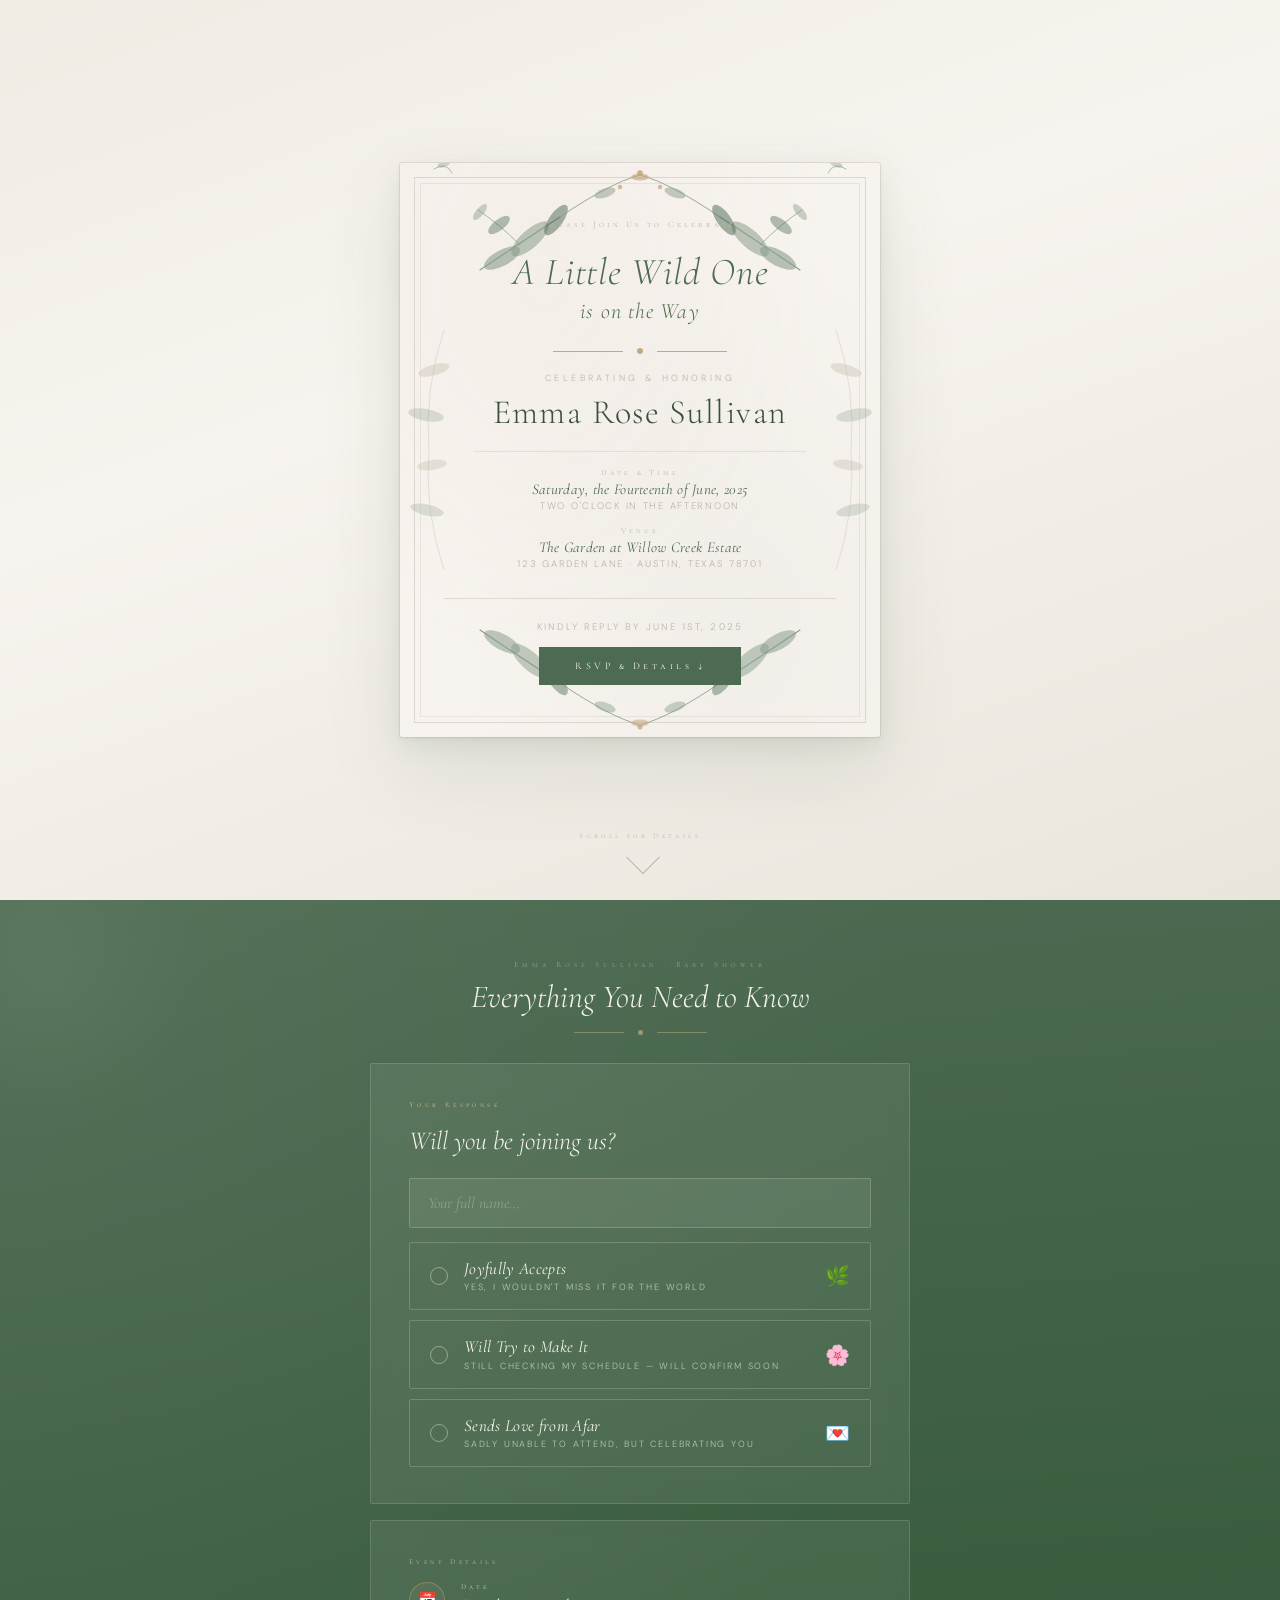
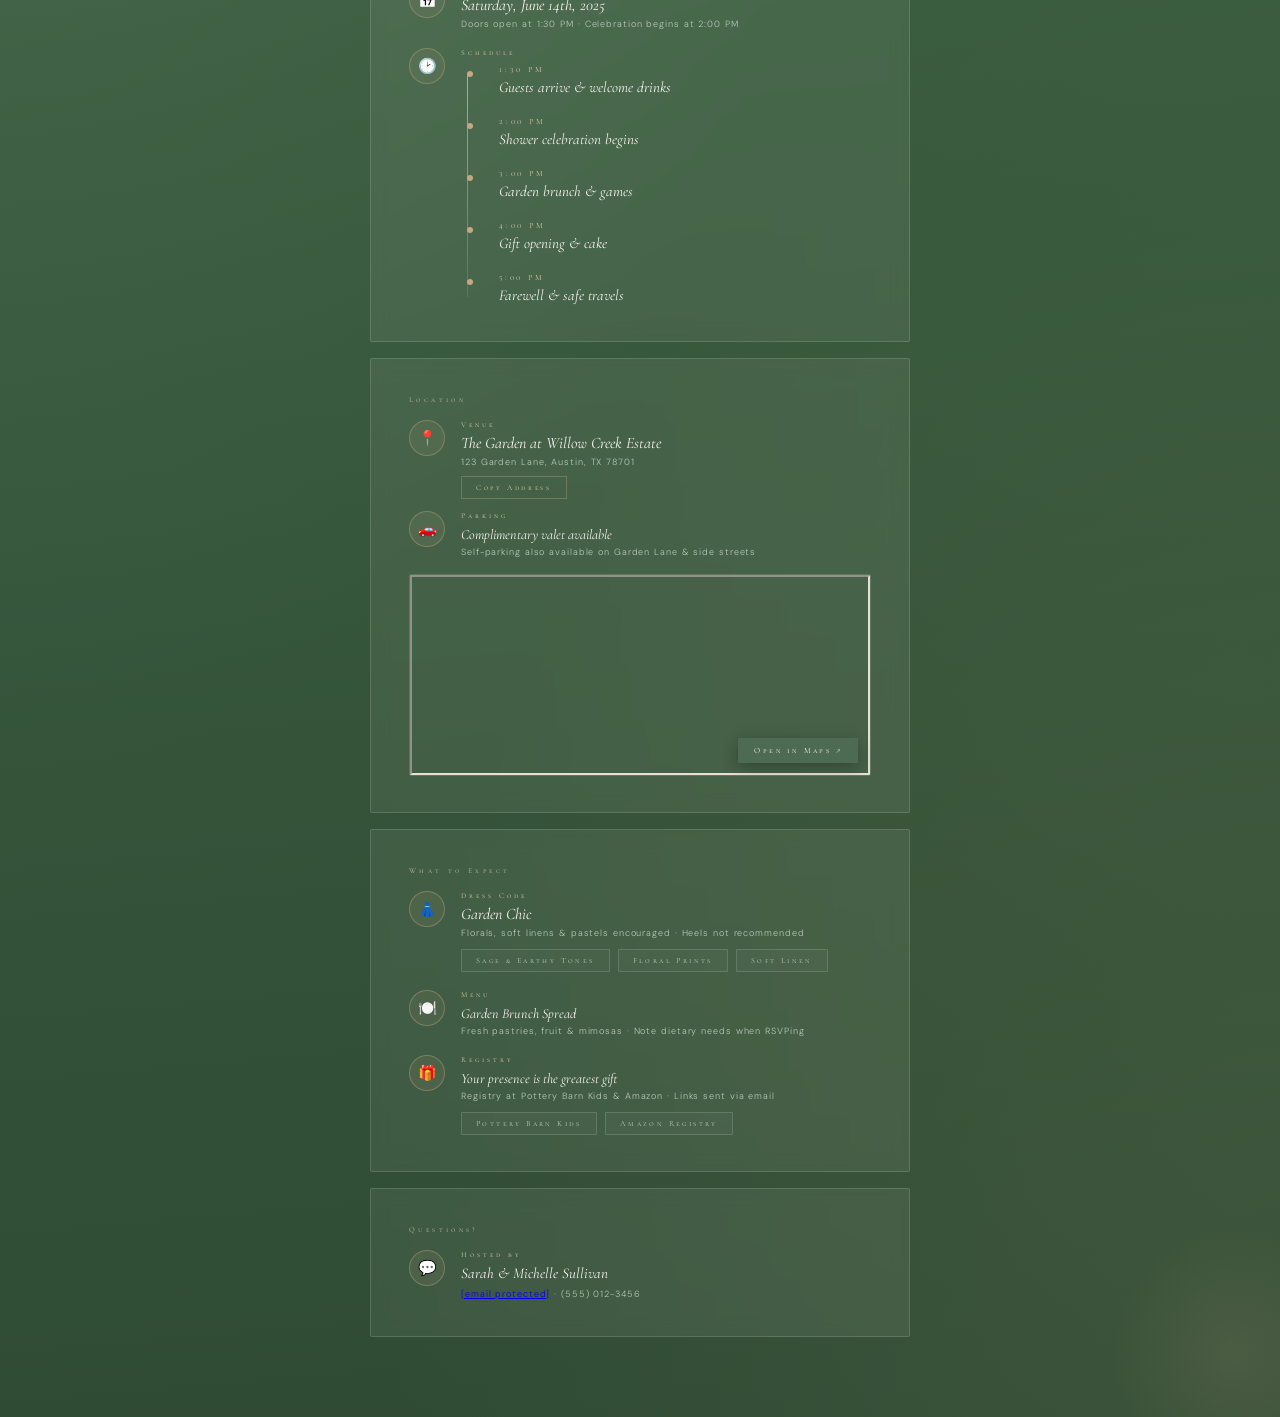
==== commit a0835dd9: "Update print statement from 'Hello' to 'Goodbye'" ====
--- a/index.html
+++ b/index.html
@@ -82,12 +82,14 @@
 .section-tag{font-family:'Cormorant SC',serif;font-size:7.5px;letter-spacing:0.45em;color:var(--gold-light);margin-bottom:16px;opacity:0.85;display:block;}
 .section-title{font-family:'Cormorant Garamond',serif;font-style:italic;font-weight:300;font-size:26px;color:var(--parchment);margin-bottom:22px;line-height:1.2;}
 
+/* Name input */
 .name-input{width:100%;margin-bottom:14px;background:rgba(247,243,238,0.07);border:0.75px solid rgba(247,243,238,0.2);border-radius:2px;padding:14px 18px;font-family:'Cormorant Garamond',serif;font-style:italic;font-size:16px;color:var(--parchment);outline:none;transition:border-color 0.3s ease;display:block;}
 .name-input::placeholder{color:rgba(247,243,238,0.3);}
 .name-input:focus{border-color:rgba(196,168,130,0.6);}
 @keyframes shake{0%,100%{transform:translateX(0)}25%{transform:translateX(-6px)}75%{transform:translateX(6px)}}
 .shake{animation:shake 0.3s ease;}
 
+/* RSVP options */
 .rsvp-options{display:flex;flex-direction:column;gap:10px;}
 .rsvp-option{display:flex;align-items:center;gap:16px;padding:16px 20px;border:0.75px solid rgba(247,243,238,0.2);border-radius:2px;cursor:pointer;transition:all 0.35s cubic-bezier(0.22,1,0.36,1);position:relative;overflow:hidden;background:transparent;width:100%;text-align:left;}
 .rsvp-option::before{content:'';position:absolute;inset:0;background:rgba(247,243,238,0.08);transform:scaleX(0);transform-origin:left;transition:transform 0.35s cubic-bezier(0.22,1,0.36,1);}
@@ -121,6 +123,7 @@
 .conf-title{font-family:'Cormorant Garamond',serif;font-style:italic;font-size:24px;color:var(--parchment);margin-bottom:8px;}
 .conf-sub{font-family:'DM Sans',sans-serif;font-size:11px;color:var(--sage-mist);letter-spacing:0.15em;}
 
+/* Info sections */
 .info-row{display:flex;align-items:flex-start;gap:16px;margin-bottom:18px;}
 .info-row:last-child{margin-bottom:0;}
 .info-icon{width:36px;height:36px;border:0.75px solid rgba(196,168,130,0.4);border-radius:50%;display:flex;align-items:center;justify-content:center;flex-shrink:0;font-size:15px;background:rgba(196,168,130,0.1);}
@@ -156,463 +159,565 @@
 </head>
 <body>
 
+
+<!-- Hidden Netlify Form — captures all submissions server-side -->
+<form name="rsvp" netlify netlify-honeypot="bot-field" hidden>
+  <input type="hidden" name="form-name" value="rsvp" />
+  <input type="hidden" name="bot-field" />
+  <input name="Name" />
+  <input name="Attending" />
+  <input name="Guests" />
+  <input name="Notes" />
+</form>
 <canvas id="particle-canvas"></canvas>
 
+<!-- ═══ PAGE 1 — INVITATION ═══ -->
 <section id="page1" class="page">
-  <div class="card">
-    <div class="card-border"></div>
-    <div class="card-border-inner"></div>
-
-    <svg class="botanical-svg botanical-top" viewBox="0 0 440 120" fill="none" xmlns="http://www.w3.org/2000/svg">
-      <g class="stem-breathe">
-        <path d="M 60 115 Q 100 88 140 62" stroke="#8A9E8C" stroke-width="1.1" stroke-linecap="round"/>
-        <path d="M 100 90 Q 78 68 58 55" stroke="#8A9E8C" stroke-width="0.75" stroke-linecap="round"/>
-      </g>
-      <g class="leaf-sway-1">
-        <ellipse cx="82" cy="103" rx="20" ry="8" fill="#8A9E8C" opacity="0.6" transform="rotate(-28 82 103)"/>
-        <ellipse cx="110" cy="84" rx="24" ry="9" fill="#8A9E8C" opacity="0.55" transform="rotate(-42 110 84)"/>
-        <ellipse cx="136" cy="65" rx="18" ry="7" fill="#4D6B52" opacity="0.5" transform="rotate(-55 136 65)"/>
-      </g>
-      <g class="leaf-sway-2">
-        <ellipse cx="79" cy="70" rx="13" ry="5.5" fill="#4D6B52" opacity="0.42" transform="rotate(-38 79 70)"/>
-        <ellipse cx="60" cy="57" rx="10" ry="4" fill="#8A9E8C" opacity="0.45" transform="rotate(-50 60 57)"/>
-      </g>
-      <path d="M 140 62 Q 190 28 220 20 Q 250 28 300 62" stroke="#8A9E8C" stroke-width="0.85" stroke-linecap="round" class="stem-breathe"/>
-      <g class="leaf-float">
-        <ellipse cx="185" cy="38" rx="11" ry="4.5" fill="#8A9E8C" opacity="0.5" transform="rotate(-18 185 38)"/>
-        <ellipse cx="220" cy="22" rx="9" ry="3.5" fill="#C4A882" opacity="0.65"/>
-        <ellipse cx="255" cy="38" rx="11" ry="4.5" fill="#8A9E8C" opacity="0.5" transform="rotate(18 255 38)"/>
-        <circle cx="200" cy="32" r="2.2" fill="#C4A882" opacity="0.75"/>
-        <circle cx="220" cy="18" r="2.8" fill="#C4A882" opacity="0.9"/>
-        <circle cx="240" cy="32" r="2.2" fill="#C4A882" opacity="0.75"/>
-      </g>
-      <g class="stem-breathe">
-        <path d="M 380 115 Q 340 88 300 62" stroke="#8A9E8C" stroke-width="1.1" stroke-linecap="round"/>
-        <path d="M 340 90 Q 362 68 382 55" stroke="#8A9E8C" stroke-width="0.75" stroke-linecap="round"/>
-      </g>
-      <g class="leaf-sway-2">
-        <ellipse cx="358" cy="103" rx="20" ry="8" fill="#8A9E8C" opacity="0.6" transform="rotate(28 358 103)"/>
-        <ellipse cx="330" cy="84" rx="24" ry="9" fill="#8A9E8C" opacity="0.55" transform="rotate(42 330 84)"/>
-        <ellipse cx="304" cy="65" rx="18" ry="7" fill="#4D6B52" opacity="0.5" transform="rotate(55 304 65)"/>
-      </g>
-      <g class="leaf-sway-1">
-        <ellipse cx="361" cy="70" rx="13" ry="5.5" fill="#4D6B52" opacity="0.42" transform="rotate(38 361 70)"/>
-        <ellipse cx="380" cy="57" rx="10" ry="4" fill="#8A9E8C" opacity="0.45" transform="rotate(50 380 57)"/>
-      </g>
-      <path d="M 14 14 Q 26 6 32 18" stroke="#8A9E8C" stroke-width="0.7" stroke-linecap="round"/>
-      <ellipse cx="24" cy="9" rx="7" ry="3" fill="#8A9E8C" opacity="0.4" transform="rotate(-22 24 9)"/>
-      <path d="M 426 14 Q 414 6 408 18" stroke="#8A9E8C" stroke-width="0.7" stroke-linecap="round"/>
-      <ellipse cx="416" cy="9" rx="7" ry="3" fill="#8A9E8C" opacity="0.4" transform="rotate(22 416 9)"/>
-    </svg>
-
-    <svg class="botanical-svg botanical-bottom" viewBox="0 0 440 120" fill="none" xmlns="http://www.w3.org/2000/svg">
-      <g class="stem-breathe">
-        <path d="M 60 115 Q 100 88 140 62" stroke="#8A9E8C" stroke-width="1.1" stroke-linecap="round"/>
-      </g>
-      <g class="leaf-sway-2">
-        <ellipse cx="82" cy="103" rx="20" ry="8" fill="#8A9E8C" opacity="0.55" transform="rotate(-28 82 103)"/>
-        <ellipse cx="110" cy="84" rx="24" ry="9" fill="#8A9E8C" opacity="0.5" transform="rotate(-42 110 84)"/>
-        <ellipse cx="136" cy="65" rx="18" ry="7" fill="#4D6B52" opacity="0.45" transform="rotate(-55 136 65)"/>
-      </g>
-      <path d="M 140 62 Q 190 28 220 20 Q 250 28 300 62" stroke="#8A9E8C" stroke-width="0.85" stroke-linecap="round" class="stem-breathe"/>
-      <g class="leaf-float">
-        <ellipse cx="185" cy="38" rx="11" ry="4.5" fill="#8A9E8C" opacity="0.45" transform="rotate(-18 185 38)"/>
-        <ellipse cx="220" cy="22" rx="9" ry="3.5" fill="#C4A882" opacity="0.55"/>
-        <ellipse cx="255" cy="38" rx="11" ry="4.5" fill="#8A9E8C" opacity="0.45" transform="rotate(18 255 38)"/>
-        <circle cx="220" cy="18" r="2.5" fill="#C4A882" opacity="0.8"/>
-      </g>
-      <g class="stem-breathe">
-        <path d="M 380 115 Q 340 88 300 62" stroke="#8A9E8C" stroke-width="1.1" stroke-linecap="round"/>
-      </g>
-      <g class="leaf-sway-1">
-        <ellipse cx="358" cy="103" rx="20" ry="8" fill="#8A9E8C" opacity="0.55" transform="rotate(28 358 103)"/>
-        <ellipse cx="330" cy="84" rx="24" ry="9" fill="#8A9E8C" opacity="0.5" transform="rotate(42 330 84)"/>
-        <ellipse cx="304" cy="65" rx="18" ry="7" fill="#4D6B52" opacity="0.45" transform="rotate(55 304 65)"/>
-      </g>
-    </svg>
-
-    <svg class="botanical-svg botanical-left" viewBox="0 0 60 280" fill="none" xmlns="http://www.w3.org/2000/svg">
-      <path d="M 50 20 Q 30 80 35 140 Q 30 200 50 260" stroke="#BDB5A6" stroke-width="0.7" stroke-linecap="round" opacity="0.5" class="stem-breathe"/>
-      <g class="leaf-sway-1">
-        <ellipse cx="40" cy="60" rx="16" ry="5.5" fill="#BDB5A6" opacity="0.35" transform="rotate(-15 40 60)"/>
-        <ellipse cx="32" cy="105" rx="18" ry="6" fill="#8A9E8C" opacity="0.3" transform="rotate(10 32 105)"/>
-        <ellipse cx="38" cy="155" rx="15" ry="5" fill="#BDB5A6" opacity="0.32" transform="rotate(-8 38 155)"/>
-        <ellipse cx="33" cy="200" rx="17" ry="5.5" fill="#8A9E8C" opacity="0.28" transform="rotate(12 33 200)"/>
-      </g>
-    </svg>
-    <svg class="botanical-svg botanical-right" viewBox="0 0 60 280" fill="none" xmlns="http://www.w3.org/2000/svg">
-      <path d="M 50 20 Q 30 80 35 140 Q 30 200 50 260" stroke="#BDB5A6" stroke-width="0.7" stroke-linecap="round" opacity="0.5" class="stem-breathe"/>
-      <g class="leaf-sway-2">
-        <ellipse cx="40" cy="60" rx="16" ry="5.5" fill="#BDB5A6" opacity="0.35" transform="rotate(-15 40 60)"/>
-        <ellipse cx="32" cy="105" rx="18" ry="6" fill="#8A9E8C" opacity="0.3" transform="rotate(10 32 105)"/>
-        <ellipse cx="38" cy="155" rx="15" ry="5" fill="#BDB5A6" opacity="0.32" transform="rotate(-8 38 155)"/>
-        <ellipse cx="33" cy="200" rx="17" ry="5.5" fill="#8A9E8C" opacity="0.28" transform="rotate(12 33 200)"/>
-      </g>
-    </svg>
-
-    <p class="eyebrow anim-0">Please Join Us to Celebrate</p>
-    <h1 class="headline anim-1">A Little Wild One</h1>
-    <h2 class="subheadline anim-2">is on the Way</h2>
-    <div class="divider-row anim-3">
-      <span class="divider-line line-anim line-anim-1"></span>
-      <span class="divider-gem"></span>
-      <span class="divider-line line-anim line-anim-2"></span>
-    </div>
-    <p class="celebrating-label anim-3">Celebrating & Honoring</p>
-    <h3 class="honoree-name anim-4">Emma Rose Sullivan</h3>
-    <div style="height:1px;background:rgba(189,181,166,0.3);margin:4px 30px 16px;" class="anim-4"></div>
-    <div class="anim-5">
-      <p class="detail-label">Date & Time</p>
-      <p class="detail-value">Saturday, the Fourteenth of June, 2025</p>
-      <p class="detail-sub">Two O'Clock in the Afternoon</p>
-    </div>
-    <div class="anim-6">
-      <p class="detail-label">Venue</p>
-      <p class="detail-value">The Garden at Willow Creek Estate</p>
-      <p class="detail-sub">123 Garden Lane · Austin, Texas 78701</p>
-    </div>
-    <div class="rsvp-nudge anim-7">
-      <p>Kindly reply by June 1st, 2025</p>
-      <button class="rsvp-btn" onclick="scrollToPage2()"><span>RSVP & Details ↓</span></button>
-    </div>
-  </div>
-
-  <div class="scroll-indicator" onclick="scrollToPage2()">
-    <span>Scroll for Details</span>
-    <div class="scroll-arrow"></div>
-  </div>
+  <div class="card">
+    <div class="card-border"></div>
+    <div class="card-border-inner"></div>
+
+    <!-- TOP BOTANICAL -->
+    <svg class="botanical-svg botanical-top" viewBox="0 0 440 120" fill="none" xmlns="http://www.w3.org/2000/svg">
+      <g class="stem-breathe">
+        <path d="M 60 115 Q 100 88 140 62" stroke="#8A9E8C" stroke-width="1.1" stroke-linecap="round"/>
+        <path d="M 100 90 Q 78 68 58 55" stroke="#8A9E8C" stroke-width="0.75" stroke-linecap="round"/>
+      </g>
+      <g class="leaf-sway-1">
+        <ellipse cx="82" cy="103" rx="20" ry="8" fill="#8A9E8C" opacity="0.6" transform="rotate(-28 82 103)"/>
+        <ellipse cx="110" cy="84" rx="24" ry="9" fill="#8A9E8C" opacity="0.55" transform="rotate(-42 110 84)"/>
+        <ellipse cx="136" cy="65" rx="18" ry="7" fill="#4D6B52" opacity="0.5" transform="rotate(-55 136 65)"/>
+      </g>
+      <g class="leaf-sway-2">
+        <ellipse cx="79" cy="70" rx="13" ry="5.5" fill="#4D6B52" opacity="0.42" transform="rotate(-38 79 70)"/>
+        <ellipse cx="60" cy="57" rx="10" ry="4" fill="#8A9E8C" opacity="0.45" transform="rotate(-50 60 57)"/>
+      </g>
+      <path d="M 140 62 Q 190 28 220 20 Q 250 28 300 62" stroke="#8A9E8C" stroke-width="0.85" stroke-linecap="round" class="stem-breathe"/>
+      <g class="leaf-float">
+        <ellipse cx="185" cy="38" rx="11" ry="4.5" fill="#8A9E8C" opacity="0.5" transform="rotate(-18 185 38)"/>
+        <ellipse cx="220" cy="22" rx="9" ry="3.5" fill="#C4A882" opacity="0.65"/>
+        <ellipse cx="255" cy="38" rx="11" ry="4.5" fill="#8A9E8C" opacity="0.5" transform="rotate(18 255 38)"/>
+        <circle cx="200" cy="32" r="2.2" fill="#C4A882" opacity="0.75"/>
+        <circle cx="220" cy="18" r="2.8" fill="#C4A882" opacity="0.9"/>
+        <circle cx="240" cy="32" r="2.2" fill="#C4A882" opacity="0.75"/>
+      </g>
+      <g class="stem-breathe">
+        <path d="M 380 115 Q 340 88 300 62" stroke="#8A9E8C" stroke-width="1.1" stroke-linecap="round"/>
+        <path d="M 340 90 Q 362 68 382 55" stroke="#8A9E8C" stroke-width="0.75" stroke-linecap="round"/>
+      </g>
+      <g class="leaf-sway-2">
+        <ellipse cx="358" cy="103" rx="20" ry="8" fill="#8A9E8C" opacity="0.6" transform="rotate(28 358 103)"/>
+        <ellipse cx="330" cy="84" rx="24" ry="9" fill="#8A9E8C" opacity="0.55" transform="rotate(42 330 84)"/>
+        <ellipse cx="304" cy="65" rx="18" ry="7" fill="#4D6B52" opacity="0.5" transform="rotate(55 304 65)"/>
+      </g>
+      <g class="leaf-sway-1">
+        <ellipse cx="361" cy="70" rx="13" ry="5.5" fill="#4D6B52" opacity="0.42" transform="rotate(38 361 70)"/>
+        <ellipse cx="380" cy="57" rx="10" ry="4" fill="#8A9E8C" opacity="0.45" transform="rotate(50 380 57)"/>
+      </g>
+      <path d="M 14 14 Q 26 6 32 18" stroke="#8A9E8C" stroke-width="0.7" stroke-linecap="round"/>
+      <ellipse cx="24" cy="9" rx="7" ry="3" fill="#8A9E8C" opacity="0.4" transform="rotate(-22 24 9)"/>
+      <path d="M 426 14 Q 414 6 408 18" stroke="#8A9E8C" stroke-width="0.7" stroke-linecap="round"/>
+      <ellipse cx="416" cy="9" rx="7" ry="3" fill="#8A9E8C" opacity="0.4" transform="rotate(22 416 9)"/>
+    </svg>
+
+    <!-- BOTTOM BOTANICAL -->
+    <svg class="botanical-svg botanical-bottom" viewBox="0 0 440 120" fill="none" xmlns="http://www.w3.org/2000/svg">
+      <g class="stem-breathe">
+        <path d="M 60 115 Q 100 88 140 62" stroke="#8A9E8C" stroke-width="1.1" stroke-linecap="round"/>
+      </g>
+      <g class="leaf-sway-2">
+        <ellipse cx="82" cy="103" rx="20" ry="8" fill="#8A9E8C" opacity="0.55" transform="rotate(-28 82 103)"/>
+        <ellipse cx="110" cy="84" rx="24" ry="9" fill="#8A9E8C" opacity="0.5" transform="rotate(-42 110 84)"/>
+        <ellipse cx="136" cy="65" rx="18" ry="7" fill="#4D6B52" opacity="0.45" transform="rotate(-55 136 65)"/>
+      </g>
+      <path d="M 140 62 Q 190 28 220 20 Q 250 28 300 62" stroke="#8A9E8C" stroke-width="0.85" stroke-linecap="round" class="stem-breathe"/>
+      <g class="leaf-float">
+        <ellipse cx="185" cy="38" rx="11" ry="4.5" fill="#8A9E8C" opacity="0.45" transform="rotate(-18 185 38)"/>
+        <ellipse cx="220" cy="22" rx="9" ry="3.5" fill="#C4A882" opacity="0.55"/>
+        <ellipse cx="255" cy="38" rx="11" ry="4.5" fill="#8A9E8C" opacity="0.45" transform="rotate(18 255 38)"/>
+        <circle cx="220" cy="18" r="2.5" fill="#C4A882" opacity="0.8"/>
+      </g>
+      <g class="stem-breathe">
+        <path d="M 380 115 Q 340 88 300 62" stroke="#8A9E8C" stroke-width="1.1" stroke-linecap="round"/>
+      </g>
+      <g class="leaf-sway-1">
+        <ellipse cx="358" cy="103" rx="20" ry="8" fill="#8A9E8C" opacity="0.55" transform="rotate(28 358 103)"/>
+        <ellipse cx="330" cy="84" rx="24" ry="9" fill="#8A9E8C" opacity="0.5" transform="rotate(42 330 84)"/>
+        <ellipse cx="304" cy="65" rx="18" ry="7" fill="#4D6B52" opacity="0.45" transform="rotate(55 304 65)"/>
+      </g>
+    </svg>
+
+    <!-- SIDE BOTANICALS -->
+    <svg class="botanical-svg botanical-left" viewBox="0 0 60 280" fill="none" xmlns="http://www.w3.org/2000/svg">
+      <path d="M 50 20 Q 30 80 35 140 Q 30 200 50 260" stroke="#BDB5A6" stroke-width="0.7" stroke-linecap="round" opacity="0.5" class="stem-breathe"/>
+      <g class="leaf-sway-1">
+        <ellipse cx="40" cy="60" rx="16" ry="5.5" fill="#BDB5A6" opacity="0.35" transform="rotate(-15 40 60)"/>
+        <ellipse cx="32" cy="105" rx="18" ry="6" fill="#8A9E8C" opacity="0.3" transform="rotate(10 32 105)"/>
+        <ellipse cx="38" cy="155" rx="15" ry="5" fill="#BDB5A6" opacity="0.32" transform="rotate(-8 38 155)"/>
+        <ellipse cx="33" cy="200" rx="17" ry="5.5" fill="#8A9E8C" opacity="0.28" transform="rotate(12 33 200)"/>
+      </g>
+    </svg>
+    <svg class="botanical-svg botanical-right" viewBox="0 0 60 280" fill="none" xmlns="http://www.w3.org/2000/svg">
+      <path d="M 50 20 Q 30 80 35 140 Q 30 200 50 260" stroke="#BDB5A6" stroke-width="0.7" stroke-linecap="round" opacity="0.5" class="stem-breathe"/>
+      <g class="leaf-sway-2">
+        <ellipse cx="40" cy="60" rx="16" ry="5.5" fill="#BDB5A6" opacity="0.35" transform="rotate(-15 40 60)"/>
+        <ellipse cx="32" cy="105" rx="18" ry="6" fill="#8A9E8C" opacity="0.3" transform="rotate(10 32 105)"/>
+        <ellipse cx="38" cy="155" rx="15" ry="5" fill="#BDB5A6" opacity="0.32" transform="rotate(-8 38 155)"/>
+        <ellipse cx="33" cy="200" rx="17" ry="5.5" fill="#8A9E8C" opacity="0.28" transform="rotate(12 33 200)"/>
+      </g>
+    </svg>
+
+    <!-- TEXT CONTENT -->
+    <p class="eyebrow anim-0">Please Join Us to Celebrate</p>
+    <h1 class="headline anim-1">A Little Wild One</h1>
+    <h2 class="subheadline anim-2">is on the Way</h2>
+    <div class="divider-row anim-3">
+      <span class="divider-line line-anim line-anim-1"></span>
+      <span class="divider-gem"></span>
+      <span class="divider-line line-anim line-anim-2"></span>
+    </div>
+    <p class="celebrating-label anim-3">Celebrating &amp; Honoring</p>
+    <h3 class="honoree-name anim-4">Emma Rose Sullivan</h3>
+    <div style="height:1px;background:rgba(189,181,166,0.3);margin:4px 30px 16px;" class="anim-4"></div>
+    <div class="anim-5">
+      <p class="detail-label">Date &amp; Time</p>
+      <p class="detail-value">Saturday, the Fourteenth of June, 2025</p>
+      <p class="detail-sub">Two O'Clock in the Afternoon</p>
+    </div>
+    <div class="anim-6">
+      <p class="detail-label">Venue</p>
+      <p class="detail-value">The Garden at Willow Creek Estate</p>
+      <p class="detail-sub">123 Garden Lane · Austin, Texas 78701</p>
+    </div>
+    <div class="rsvp-nudge anim-7">
+      <p>Kindly reply by June 1st, 2025</p>
+      <button class="rsvp-btn" id="scrollBtn"><span>RSVP &amp; Details ↓</span></button>
+    </div>
+  </div>
+
+  <div class="scroll-indicator" id="scrollBtn">
+    <span>Scroll for Details</span>
+    <div class="scroll-arrow"></div>
+  </div>
 </section>
 
+<!-- ═══ PAGE 2 — RSVP & INFO ═══ -->
 <section id="page2" class="page">
-  <div class="ambient-circle" style="width:300px;height:300px;top:-80px;left:-100px;background:radial-gradient(circle,rgba(138,158,140,0.12),transparent 70%);--tx:20px;--ty:30px;animation-duration:8s;"></div>
-  <div class="ambient-circle" style="width:250px;height:250px;bottom:-60px;right:-80px;background:radial-gradient(circle,rgba(196,168,130,0.1),transparent 70%);--tx:-15px;--ty:-20px;animation-duration:10s;animation-delay:2s;"></div>
-
-  <div class="page2-inner">
-
-    <div class="p2-header">
-      <span class="p2-eyebrow">Emma Rose Sullivan · Baby Shower</span>
-      <h2 class="p2-title">Everything You Need to Know</h2>
-      <div class="p2-divider"><span></span><i></i><span></span></div>
-    </div>
-
-    <div class="info-section">
-      <span class="section-tag">Your Response</span>
-      <h3 class="section-title">Will you be joining us?</h3>
-
-      <input id="guestName" class="name-input" type="text" placeholder="Your full name…" />
-
-      <div class="rsvp-options" id="rsvpOptions">
-        <button class="rsvp-option" onclick="selectOption(this,'yes')">
-          <span class="option-radio"></span>
-          <span class="option-text">
-            <span class="option-main">Joyfully Accepts</span>
-            <span class="option-sub">Yes, I wouldn't miss it for the world</span>
-          </span>
-          <span class="option-emoji">🌿</span>
-        </button>
-        <button class="rsvp-option" onclick="selectOption(this,'maybe')">
-          <span class="option-radio"></span>
-          <span class="option-text">
-            <span class="option-main">Will Try to Make It</span>
-            <span class="option-sub">Still checking my schedule — will confirm soon</span>
-          </span>
-          <span class="option-emoji">🌸</span>
-        </button>
-        <button class="rsvp-option" onclick="selectOption(this,'no')">
-          <span class="option-radio"></span>
-          <span class="option-text">
-            <span class="option-main">Sends Love from Afar</span>
-            <span class="option-sub">Sadly unable to attend, but celebrating you</span>
-          </span>
-          <span class="option-emoji">💌</span>
-        </button>
-      </div>
-
-      <div id="guestRow" class="guest-input-row" style="display:none;">
-        <span class="guest-label">Number of guests attending</span>
-        <div class="guest-counter">
-          <button class="counter-btn" onclick="changeCount(-1)">−</button>
-          <span class="counter-num" id="guestCount">1</span>
-          <button class="counter-btn" onclick="changeCount(1)">+</button>
-        </div>
-      </div>
-
-      <div id="noteRow" style="display:none;">
-        <textarea class="note-input" id="guestNote" placeholder="Leave a note for the mama-to-be…"></textarea>
-      </div>
-
-      <div id="submitRow" style="display:none;">
-        <button class="submit-btn" id="submitBtn" onclick="submitRSVP()">Send My RSVP ✦</button>
-      </div>
-
-      <div class="confirmation" id="confirmation">
-        <div class="conf-icon">🌿</div>
-        <p class="conf-title">Thank you so much!</p>
-        <p class="conf-sub" id="confSub">Your response has been received with love.</p>
-      </div>
-    </div>
-
-    <div class="info-section">
-      <span class="section-tag">Event Details</span>
-      <div class="info-row">
-        <div class="info-icon">📅</div>
-        <div>
-          <span class="info-label">Date</span>
-          <span class="info-value">Saturday, June 14th, 2025</span>
-          <span class="info-note">Doors open at 1:30 PM · Celebration begins at 2:00 PM</span>
-        </div>
-      </div>
-      <div class="info-row">
-        <div class="info-icon">🕑</div>
-        <div>
-          <span class="info-label">Schedule</span>
-          <div class="timeline" style="margin-top:8px;">
-            <div class="timeline-item"><span class="timeline-time">1:30 PM</span><span class="timeline-event">Guests arrive & welcome drinks</span></div>
-            <div class="timeline-item"><span class="timeline-time">2:00 PM</span><span class="timeline-event">Shower celebration begins</span></div>
-            <div class="timeline-item"><span class="timeline-time">3:00 PM</span><span class="timeline-event">Garden brunch & games</span></div>
-            <div class="timeline-item"><span class="timeline-time">4:00 PM</span><span class="timeline-event">Gift opening & cake</span></div>
-            <div class="timeline-item" style="padding-bottom:0;"><span class="timeline-time">5:00 PM</span><span class="timeline-event">Farewell & safe travels</span></div>
-          </div>
-        </div>
-      </div>
-    </div>
-
-    <div class="info-section">
-      <span class="section-tag">Location</span>
-      <div class="info-row" style="margin-bottom:12px;">
-        <div class="info-icon">📍</div>
-        <div>
-          <span class="info-label">Venue</span>
-          <span class="info-value">The Garden at Willow Creek Estate</span>
-          <span class="info-note">123 Garden Lane, Austin, TX 78701</span>
-          <button class="copy-btn" id="copyBtn" onclick="copyAddress()">
-            <span id="copyBtnText">Copy Address</span>
-          </button>
-        </div>
-      </div>
-      <div class="info-row" style="margin-bottom:12px;">
-        <div class="info-icon">🚗</div>
-        <div>
-          <span class="info-label">Parking</span>
-          <span class="info-value" style="font-size:14px;">Complimentary valet available</span>
-          <span class="info-note">Self-parking also available on Garden Lane & side streets</span>
-        </div>
-      </div>
-      <div class="map-frame">
-        <iframe
-          src="https://www.openstreetmap.org/export/embed.html?bbox=-97.7631%2C30.2472%2C-97.7231%2C30.2872&layer=mapnik&marker=30.2672%2C-97.7431"
-          allowfullscreen=""
-          loading="lazy"
-          title="Venue location">
-        </iframe>
-        <button class="map-overlay-btn" onclick="openMaps()">Open in Maps ↗</button>
-      </div>
-    </div>
-
-    <div class="info-section">
-      <span class="section-tag">What to Expect</span>
-      <div class="info-row">
-        <div class="info-icon">👗</div>
-        <div>
-          <span class="info-label">Dress Code</span>
-          <span class="info-value">Garden Chic</span>
-          <span class="info-note">Florals, soft linens & pastels encouraged · Heels not recommended</span>
-          <div class="tag-row">
-            <span class="tag">Sage & Earthy Tones</span>
-            <span class="tag">Floral Prints</span>
-            <span class="tag">Soft Linen</span>
-          </div>
-        </div>
-      </div>
-      <div class="info-row">
-        <div class="info-icon">🍽️</div>
-        <div>
-          <span class="info-label">Menu</span>
-          <span class="info-value" style="font-size:14px;">Garden Brunch Spread</span>
-          <span class="info-note">Fresh pastries, fruit & mimosas · Note dietary needs when RSVPing</span>
-        </div>
-      </div>
-      <div class="info-row" style="margin-bottom:0;">
-        <div class="info-icon">🎁</div>
-        <div>
-          <span class="info-label">Registry</span>
-          <span class="info-value" style="font-size:14px;">Your presence is the greatest gift</span>
-          <span class="info-note">Registry at Pottery Barn Kids & Amazon · Links sent via email</span>
-          <div class="tag-row">
-            <span class="tag">Pottery Barn Kids</span>
-            <span class="tag">Amazon Registry</span>
-          </div>
-        </div>
-      </div>
-    </div>
-
-    <div class="info-section" style="margin-bottom:0;">
-      <span class="section-tag">Questions?</span>
-      <div class="info-row" style="margin-bottom:0;">
-        <div class="info-icon">💬</div>
-        <div>
-          <span class="info-label">Hosted by</span>
-          <span class="info-value" style="font-size:15px;">Sarah & Michelle Sullivan</span>
-          <span class="info-note" style="margin-top:4px;">sullivan@email.com · (555) 012-3456</span>
-        </div>
-      </div>
-    </div>
-
-  </div>
+  <div class="ambient-circle" style="width:300px;height:300px;top:-80px;left:-100px;background:radial-gradient(circle,rgba(138,158,140,0.12),transparent 70%);--tx:20px;--ty:30px;animation-duration:8s;"></div>
+  <div class="ambient-circle" style="width:250px;height:250px;bottom:-60px;right:-80px;background:radial-gradient(circle,rgba(196,168,130,0.1),transparent 70%);--tx:-15px;--ty:-20px;animation-duration:10s;animation-delay:2s;"></div>
+
+  <div class="page2-inner">
+
+    <div class="p2-header">
+      <span class="p2-eyebrow">Emma Rose Sullivan · Baby Shower</span>
+      <h2 class="p2-title">Everything You Need to Know</h2>
+      <div class="p2-divider"><span></span><i></i><span></span></div>
+    </div>
+
+    <!-- RSVP -->
+    <div class="info-section">
+      <span class="section-tag">Your Response</span>
+      <h3 class="section-title">Will you be joining us?</h3>
+
+      <input id="guestName" class="name-input" type="text" placeholder="Your full name…" />
+
+      <div class="rsvp-options" id="rsvpOptions">
+        <button class="rsvp-option" data-rsvp="yes">
+          <span class="option-radio"></span>
+          <span class="option-text">
+            <span class="option-main">Joyfully Accepts</span>
+            <span class="option-sub">Yes, I wouldn't miss it for the world</span>
+          </span>
+          <span class="option-emoji">🌿</span>
+        </button>
+        <button class="rsvp-option" data-rsvp="maybe">
+          <span class="option-radio"></span>
+          <span class="option-text">
+            <span class="option-main">Will Try to Make It</span>
+            <span class="option-sub">Still checking my schedule — will confirm soon</span>
+          </span>
+          <span class="option-emoji">🌸</span>
+        </button>
+        <button class="rsvp-option" data-rsvp="no">
+          <span class="option-radio"></span>
+          <span class="option-text">
+            <span class="option-main">Sends Love from Afar</span>
+            <span class="option-sub">Sadly unable to attend, but celebrating you</span>
+          </span>
+          <span class="option-emoji">💌</span>
+        </button>
+      </div>
+
+      <div id="guestRow" class="guest-input-row" style="display:none;">
+        <span class="guest-label">Number of guests attending</span>
+        <div class="guest-counter">
+          <button class="counter-btn" id="countDown">−</button>
+          <span class="counter-num" id="guestCount">1</span>
+          <button class="counter-btn" id="countUp">+</button>
+        </div>
+      </div>
+
+      <div id="noteRow" style="display:none;">
+        <textarea class="note-input" id="guestNote" placeholder="Leave a note for the mama-to-be…"></textarea>
+      </div>
+
+      <div id="submitRow" style="display:none;">
+        <button class="submit-btn" id="submitBtn" id="submitBtn">Send My RSVP ✦</button>
+      </div>
+
+      <div class="confirmation" id="confirmation">
+        <div class="conf-icon">🌿</div>
+        <p class="conf-title">Thank you so much!</p>
+        <p class="conf-sub" id="confSub">Your response has been received with love.</p>
+      </div>
+    </div>
+
+    <!-- EVENT DETAILS -->
+    <div class="info-section">
+      <span class="section-tag">Event Details</span>
+      <div class="info-row">
+        <div class="info-icon">📅</div>
+        <div>
+          <span class="info-label">Date</span>
+          <span class="info-value">Saturday, June 14th, 2025</span>
+          <span class="info-note">Doors open at 1:30 PM · Celebration begins at 2:00 PM</span>
+        </div>
+      </div>
+      <div class="info-row">
+        <div class="info-icon">🕑</div>
+        <div>
+          <span class="info-label">Schedule</span>
+          <div class="timeline" style="margin-top:8px;">
+            <div class="timeline-item"><span class="timeline-time">1:30 PM</span><span class="timeline-event">Guests arrive &amp; welcome drinks</span></div>
+            <div class="timeline-item"><span class="timeline-time">2:00 PM</span><span class="timeline-event">Shower celebration begins</span></div>
+            <div class="timeline-item"><span class="timeline-time">3:00 PM</span><span class="timeline-event">Garden brunch &amp; games</span></div>
+            <div class="timeline-item"><span class="timeline-time">4:00 PM</span><span class="timeline-event">Gift opening &amp; cake</span></div>
+            <div class="timeline-item" style="padding-bottom:0;"><span class="timeline-time">5:00 PM</span><span class="timeline-event">Farewell &amp; safe travels</span></div>
+          </div>
+        </div>
+      </div>
+    </div>
+
+    <!-- LOCATION & MAP -->
+    <div class="info-section">
+      <span class="section-tag">Location</span>
+      <div class="info-row" style="margin-bottom:12px;">
+        <div class="info-icon">📍</div>
+        <div>
+          <span class="info-label">Venue</span>
+          <span class="info-value">The Garden at Willow Creek Estate</span>
+          <span class="info-note">123 Garden Lane, Austin, TX 78701</span>
+          <button class="copy-btn" id="copyBtn">
+            <span id="copyBtnText">Copy Address</span>
+          </button>
+        </div>
+      </div>
+      <div class="info-row" style="margin-bottom:12px;">
+        <div class="info-icon">🚗</div>
+        <div>
+          <span class="info-label">Parking</span>
+          <span class="info-value" style="font-size:14px;">Complimentary valet available</span>
+          <span class="info-note">Self-parking also available on Garden Lane &amp; side streets</span>
+        </div>
+      </div>
+      <!-- OpenStreetMap — free, no API key, always renders -->
+      <div class="map-frame">
+        <iframe
+          src="https://www.openstreetmap.org/export/embed.html?bbox=-97.7631%2C30.2472%2C-97.7231%2C30.2872&layer=mapnik&marker=30.2672%2C-97.7431"
+          allowfullscreen=""
+          loading="lazy"
+          title="Venue location">
+        </iframe>
+        <button class="map-overlay-btn" id="mapsBtn">Open in Maps ↗</button>
+      </div>
+    </div>
+
+    <!-- WHAT TO EXPECT -->
+    <div class="info-section">
+      <span class="section-tag">What to Expect</span>
+      <div class="info-row">
+        <div class="info-icon">👗</div>
+        <div>
+          <span class="info-label">Dress Code</span>
+          <span class="info-value">Garden Chic</span>
+          <span class="info-note">Florals, soft linens &amp; pastels encouraged · Heels not recommended</span>
+          <div class="tag-row">
+            <span class="tag">Sage &amp; Earthy Tones</span>
+            <span class="tag">Floral Prints</span>
+            <span class="tag">Soft Linen</span>
+          </div>
+        </div>
+      </div>
+      <div class="info-row">
+        <div class="info-icon">🍽️</div>
+        <div>
+          <span class="info-label">Menu</span>
+          <span class="info-value" style="font-size:14px;">Garden Brunch Spread</span>
+          <span class="info-note">Fresh pastries, fruit &amp; mimosas · Note dietary needs when RSVPing</span>
+        </div>
+      </div>
+      <div class="info-row" style="margin-bottom:0;">
+        <div class="info-icon">🎁</div>
+        <div>
+          <span class="info-label">Registry</span>
+          <span class="info-value" style="font-size:14px;">Your presence is the greatest gift</span>
+          <span class="info-note">Registry at Pottery Barn Kids &amp; Amazon · Links sent via email</span>
+          <div class="tag-row">
+            <span class="tag">Pottery Barn Kids</span>
+            <span class="tag">Amazon Registry</span>
+          </div>
+        </div>
+      </div>
+    </div>
+
+    <!-- CONTACT -->
+    <div class="info-section" style="margin-bottom:0;">
+      <span class="section-tag">Questions?</span>
+      <div class="info-row" style="margin-bottom:0;">
+        <div class="info-icon">💬</div>
+        <div>
+          <span class="info-label">Hosted by</span>
+          <span class="info-value" style="font-size:15px;">Sarah &amp; Michelle Sullivan</span>
+          <span class="info-note" style="margin-top:4px;"><a href="/cdn-cgi/l/email-protection" class="__cf_email__" data-cfemail="c8a0ada4a4a788ada5a5a9bbbba0a7bfadbae6aba7a5">[email&#160;protected]</a> · (555) 012-3456</span>
+        </div>
+      </div>
+    </div>
+
+  </div>
 </section>
 
-<script>
+<script data-cfasync="false" src="/cdn-cgi/scripts/5c5dd728/cloudflare-static/email-decode.min.js"></script><script data-cfasync="false">
 // ── AIRTABLE CONFIG ──
 const AIRTABLE_TOKEN = 'patJj0YU6gIesGf4N.4f5f8a97554a552823f2ee11387b92303a0dc3cdbd09e35517b89be37b7fe977';
-const BASE_ID        = 'apprZvoV7VQImiqPd';
-const TABLE_ID       = 'tblnbV5IveARCkOP2';
+const BASE_ID        = 'apprZvoV7VQImiqPd';
+const TABLE_NAME     = 'RSVPs';
 
 // ── PARTICLE SYSTEM ──
 const canvas = document.getElementById('particle-canvas');
-const ctx    = canvas.getContext('2d');
+const ctx    = canvas.getContext('2d');
 let W, H, particles = [];
 function resize(){ W = canvas.width = window.innerWidth; H = canvas.height = window.innerHeight; }
 resize();
 window.addEventListener('resize', resize);
 
 class Particle {
-  constructor(){ this.reset(); }
-  reset(){
-    this.x          = Math.random() * W;
-    this.y          = Math.random() * H;
-    this.size       = Math.random() * 1.8 + 0.3;
-    this.speedY     = -(Math.random() * 0.4 + 0.1);
-    this.speedX     = (Math.random() - 0.5) * 0.2;
-    this.opacity    = 0;
-    this.maxOpacity = Math.random() * 0.35 + 0.05;
-    this.life       = 0;
-    this.maxLife    = Math.random() * 300 + 200;
-    this.isGold     = Math.random() > 0.6;
-  }
-  update(){
-    this.life++;
-    if(this.life < 40) this.opacity = (this.life/40)*this.maxOpacity;
-    else if(this.life > this.maxLife-40) this.opacity = ((this.maxLife-this.life)/40)*this.maxOpacity;
-    else this.opacity = this.maxOpacity;
-    this.x += this.speedX + Math.sin(this.life*0.02)*0.15;
-    this.y += this.speedY;
-    if(this.life >= this.maxLife) this.reset();
-  }
-  draw(){
-    ctx.save();
-    ctx.globalAlpha = this.opacity;
-    ctx.fillStyle   = this.isGold ? '#C4A882' : '#8A9E8C';
-    ctx.beginPath();
-    ctx.arc(this.x, this.y, this.size, 0, Math.PI*2);
-    ctx.fill();
-    ctx.restore();
-  }
+  constructor(){ this.reset(); }
+  reset(){
+    this.x          = Math.random() * W;
+    this.y          = Math.random() * H;
+    this.size       = Math.random() * 1.8 + 0.3;
+    this.speedY     = -(Math.random() * 0.4 + 0.1);
+    this.speedX     = (Math.random() - 0.5) * 0.2;
+    this.opacity    = 0;
+    this.maxOpacity = Math.random() * 0.35 + 0.05;
+    this.life       = 0;
+    this.maxLife    = Math.random() * 300 + 200;
+    this.isGold     = Math.random() > 0.6;
+  }
+  update(){
+    this.life++;
+    if(this.life < 40) this.opacity = (this.life/40)*this.maxOpacity;
+    else if(this.life > this.maxLife-40) this.opacity = ((this.maxLife-this.life)/40)*this.maxOpacity;
+    else this.opacity = this.maxOpacity;
+    this.x += this.speedX + Math.sin(this.life*0.02)*0.15;
+    this.y += this.speedY;
+    if(this.life >= this.maxLife) this.reset();
+  }
+  draw(){
+    ctx.save();
+    ctx.globalAlpha = this.opacity;
+    ctx.fillStyle   = this.isGold ? '#C4A882' : '#8A9E8C';
+    ctx.beginPath();
+    ctx.arc(this.x, this.y, this.size, 0, Math.PI*2);
+    ctx.fill();
+    ctx.restore();
+  }
 }
 for(let i=0;i<80;i++){ const p=new Particle(); p.life=Math.random()*p.maxLife; particles.push(p); }
 (function loop(){ ctx.clearRect(0,0,W,H); particles.forEach(p=>{p.update();p.draw();}); requestAnimationFrame(loop); })();
 
 // ── FLOATING LEAVES ──
 function createLeaf(){
-  const el = document.createElement('div');
-  el.className = 'floating-leaf';
-  const s = Math.random()*18+8, d = Math.random()*15+12, delay = Math.random()*8;
-  el.style.cssText = `left:${Math.random()*innerWidth}px;width:${s}px;height:${s*0.4}px;border-radius:50% 50% 50% 0;background:${Math.random()>0.7?'rgba(196,168,130,0.35)':'rgba(138,158,140,0.3)'};animation-duration:${d}s;animation-delay:${delay}s;`;
-  document.getElementById('page1').appendChild(el);
-  setTimeout(()=>el.remove(),(d+delay)*1000);
+  const el = document.createElement('div');
+  el.className = 'floating-leaf';
+  const s = Math.random()*18+8, d = Math.random()*15+12, delay = Math.random()*8;
+  el.style.cssText = `left:${Math.random()*innerWidth}px;width:${s}px;height:${s*0.4}px;border-radius:50% 50% 50% 0;background:${Math.random()>0.7?'rgba(196,168,130,0.35)':'rgba(138,158,140,0.3)'};animation-duration:${d}s;animation-delay:${delay}s;`;
+  document.getElementById('page1').appendChild(el);
+  setTimeout(()=>el.remove(),(d+delay)*1000);
 }
 for(let i=0;i<12;i++) setTimeout(createLeaf,i*1200);
 setInterval(createLeaf,3000);
 
 // ── RSVP ──
-let selectedOptionType = null;
-let guestCountValue = 1;
+let selectedOption = null;
+let guestCount = 1;
 
 function selectOption(btn, type){
-  document.querySelectorAll('.rsvp-option').forEach(o=>o.classList.remove('selected'));
-  btn.classList.add('selected');
-  selectedOptionType = type;
-  document.getElementById('guestRow').style.display  = (type==='yes'||type==='maybe') ? 'flex' : 'none';
-  document.getElementById('noteRow').style.display   = 'block';
-  document.getElementById('submitRow').style.display = 'block';
+  document.querySelectorAll('.rsvp-option').forEach(o=>o.classList.remove('selected'));
+  btn.classList.add('selected');
+  selectedOption = type;
+  document.getElementById('guestRow').style.display  = (type==='yes'||type==='maybe') ? 'flex' : 'none';
+  document.getElementById('noteRow').style.display   = 'block';
+  document.getElementById('submitRow').style.display = 'block';
 }
 
 function changeCount(delta){
-  guestCountValue = Math.max(1, Math.min(10, guestCountValue+delta));
-  document.getElementById('guestCount').textContent = guestCountValue;
+  guestCount = Math.max(1, Math.min(10, guestCount+delta));
+  document.getElementById('guestCount').textContent = guestCount;
 }
 
 async function submitRSVP(){
-  const nameEl = document.getElementById('guestName');
-  const name   = nameEl.value.trim();
-  if(!name){
-    nameEl.classList.add('shake');
-    nameEl.style.borderColor = 'rgba(196,168,130,0.9)';
-    nameEl.placeholder = 'Please enter your name first…';
-    nameEl.focus();
-    setTimeout(()=>nameEl.classList.remove('shake'), 400);
-    return;
-  }
-  if(!selectedOptionType) return;
-
-  const btn = document.getElementById('submitBtn');
-  btn.textContent = 'Sending…';
-  btn.disabled    = true;
-
-  const labels = { yes:'Joyfully Accepts', maybe:'Will Try to Make It', no:'Sends Love from Afar' };
-  const today = new Date().toISOString().split('T')[0];
-
-  try {
-    const note = document.getElementById('guestNote').value.trim();
-    
-    const response = await fetch(`https://api.airtable.com/v0/${BASE_ID}/${TABLE_ID}`, {
-      method: 'POST',
-      headers: { 
-        'Authorization': `Bearer ${AIRTABLE_TOKEN}`, 
-        'Content-Type': 'application/json' 
-      },
-      body: JSON.stringify({ 
-        records: [{ 
-          fields: {
-            "Name": name,
-            "Attending": labels[selectedOptionType],
-            "Guests": (selectedOptionType === 'no' ? 0 : guestCountValue),
-            "Note": note || "—",
-            "Submitted": today
-          } 
-        }] 
-      })
-    });
-
-    if(!response.ok){ const e=await response.json(); throw new Error(e.error?.message||'Error'); }
-
-    ['guestName','rsvpOptions','guestRow','noteRow','submitRow'].forEach(id=>{
-      document.getElementById(id).style.display='none';
-    });
-
-    const firstName = name.split(' ')[0];
-    document.getElementById('confSub').textContent =
-      selectedOptionType==='no'
-        ? `We'll miss you dearly, ${firstName}. Sending love your way 💚`
-        : `We've saved your RSVP, ${firstName}. Cannot wait to celebrate! 🌿`;
-    document.getElementById('confirmation').classList.add('show');
-
-  } catch(err){
-    console.error(err);
-    btn.textContent = '⚠ Something went wrong — try again';
-    btn.disabled = false;
-  }
+  // Validate name
+  var nameEl = document.getElementById('guestName');
+  var name   = nameEl.value.trim();
+  if(!name){
+    nameEl.classList.add('shake');
+    nameEl.style.borderColor = 'rgba(196,168,130,0.9)';
+    nameEl.placeholder = 'Please enter your name first…';
+    nameEl.focus();
+    setTimeout(function(){ nameEl.classList.remove('shake'); }, 400);
+    return;
+  }
+  if(!selectedOption) return;
+
+  var btn = document.getElementById('submitBtn');
+  btn.textContent = 'Sending…';
+  btn.disabled = true;
+
+  var labels = { yes:'Joyfully Accepts', maybe:'Will Try to Make It', no:'Sends Love from Afar' };
+  var note   = document.getElementById('guestNote').value.trim() || '—';
+
+  // Submit via Netlify Forms using URLSearchParams (works on all browsers/WebViews)
+  var params = new URLSearchParams();
+  params.append('form-name', 'rsvp');
+  params.append('Name',      name);
+  params.append('Attending', labels[selectedOption]);
+  params.append('Guests',    selectedOption === 'no' ? '0' : String(guestCount));
+  params.append('Notes',     note);
+
+  try {
+    var res = await fetch('/', {
+      method:  'POST',
+      headers: { 'Content-Type': 'application/x-www-form-urlencoded' },
+      body:    params.toString()
+    });
+
+    if(!res.ok) throw new Error('Form error: ' + res.status);
+
+    // Hide form elements
+    ['guestName','rsvpOptions','guestRow','noteRow','submitRow'].forEach(function(id){
+      var el = document.getElementById(id);
+      if(el) el.style.display = 'none';
+    });
+
+    // Show personalised confirmation
+    var firstName = name.split(' ')[0];
+    document.getElementById('confSub').textContent =
+      selectedOption === 'no'
+        ? "We'll miss you dearly, " + firstName + ". Sending love your way 💚"
+        : "We've saved your RSVP, " + firstName + ". Cannot wait to celebrate! 🌿";
+    document.getElementById('confirmation').classList.add('show');
+
+    // Confetti burst
+    for(var i=0; i<25; i++){
+      (function(delay){
+        setTimeout(function(){
+          var p = new Particle();
+          p.x = W/2 + (Math.random()-0.5)*120;
+          p.y = H*0.65;
+          p.speedY = -(Math.random()*2.5+1);
+          p.speedX = (Math.random()-0.5)*2.5;
+          p.maxOpacity = 0.9;
+          p.size = Math.random()*3+1;
+          particles.push(p);
+        }, delay);
+      })(i*40);
+    }
+
+  } catch(err){
+    console.error('Submission error:', err);
+    btn.textContent = '⚠ Something went wrong — try again';
+    btn.disabled = false;
+  }
 }
 
-function copyAddress(){
-  navigator.clipboard.writeText('123 Garden Lane, Austin, TX 78701').then(()=>{
-    const btn=document.getElementById('copyBtn'), text=document.getElementById('copyBtnText');
-    btn.classList.add('copied'); text.textContent='✓ Copied!';
-    setTimeout(()=>{ btn.classList.remove('copied'); text.textContent='Copy Address'; },2500);
-  });
+// ── COPY ADDRESS ──
+window.copyAddress = function(){
+  navigator.clipboard.writeText('123 Garden Lane, Austin, TX 78701').then(()=>{
+    const btn=document.getElementById('copyBtn'), text=document.getElementById('copyBtnText');
+    btn.classList.add('copied'); text.textContent='✓ Copied!';
+    setTimeout(()=>{ btn.classList.remove('copied'); text.textContent='Copy Address'; },2500);
+  });
 }
 
-function openMaps(){ window.open('https://maps.google.com/?q=123+Garden+Lane+Austin+TX'); }
-function scrollToPage2(){ document.getElementById('page2').scrollIntoView({behavior:'smooth'}); }
+// ── MAPS ──
+window.openMaps = function(){ window.open('https://www.google.com/maps/search/?api=1&query=123+Garden+Lane+Austin+TX','_blank'); }
+
+// ── SCROLL ──
+window.scrollToPage2 = function(){ document.getElementById('page2').scrollIntoView({behavior:'smooth'}); }
+
+// ── SCROLL-IN ANIMATION ──
+const observer = new IntersectionObserver(entries=>{
+  entries.forEach(e=>{ if(e.isIntersecting){ e.target.style.opacity='1'; e.target.style.transform='translateY(0)'; }});
+},{threshold:0.1});
+document.querySelectorAll('.info-section').forEach(function(el, i){
+  el.style.opacity = '0';
+  el.style.transform = 'translateY(24px)';
+  el.style.transition = 'opacity 0.7s ease ' + (i*0.12) + 's, transform 0.7s cubic-bezier(0.22,1,0.36,1) ' + (i*0.12) + 's';
+  observer.observe(el);
+});
+
+// ── ALL CLICK HANDLERS via addEventListener (Cloudflare-safe) ──
+document.addEventListener('DOMContentLoaded', function(){
+
+  // RSVP option buttons
+  document.querySelectorAll('[data-rsvp]').forEach(function(btn){
+    btn.addEventListener('click', function(){ selectOption(this, this.dataset.rsvp); });
+  });
+
+  // Guest counter
+  var cd = document.getElementById('countDown');
+  var cu = document.getElementById('countUp');
+  if(cd) cd.addEventListener('click', function(){ changeCount(-1); });
+  if(cu) cu.addEventListener('click', function(){ changeCount(1); });
+
+  // Submit RSVP
+  var sb = document.getElementById('submitBtn');
+  if(sb) sb.addEventListener('click', function(){ submitRSVP(); });
+
+  // Scroll to page 2 — handle multiple buttons with this id
+  document.querySelectorAll('#scrollBtn').forEach(function(b){
+    b.addEventListener('click', function(){
+      document.getElementById('page2').scrollIntoView({behavior:'smooth'});
+    });
+  });
+
+  // Scroll indicator arrow
+  var si = document.querySelector('.scroll-indicator');
+  if(si) si.addEventListener('click', function(){
+    document.getElementById('page2').scrollIntoView({behavior:'smooth'});
+  });
+
+  // Copy address
+  var cb = document.getElementById('copyBtn');
+  if(cb) cb.addEventListener('click', function(){
+    navigator.clipboard.writeText('123 Garden Lane, Austin, TX 78701').then(function(){
+      cb.classList.add('copied');
+      document.getElementById('copyBtnText').textContent = '✓ Copied!';
+      setTimeout(function(){
+        cb.classList.remove('copied');
+        document.getElementById('copyBtnText').textContent = 'Copy Address';
+      }, 2500);
+    });
+  });
+
+  // Open maps
+  var mb = document.getElementById('mapsBtn');
+  if(mb) mb.addEventListener('click', function(){
+    window.open('https://www.google.com/maps/search/?api=1&query=123+Garden+Lane+Austin+TX','_blank');
+  });
+
+});
 </script>
 </body>
 </html>
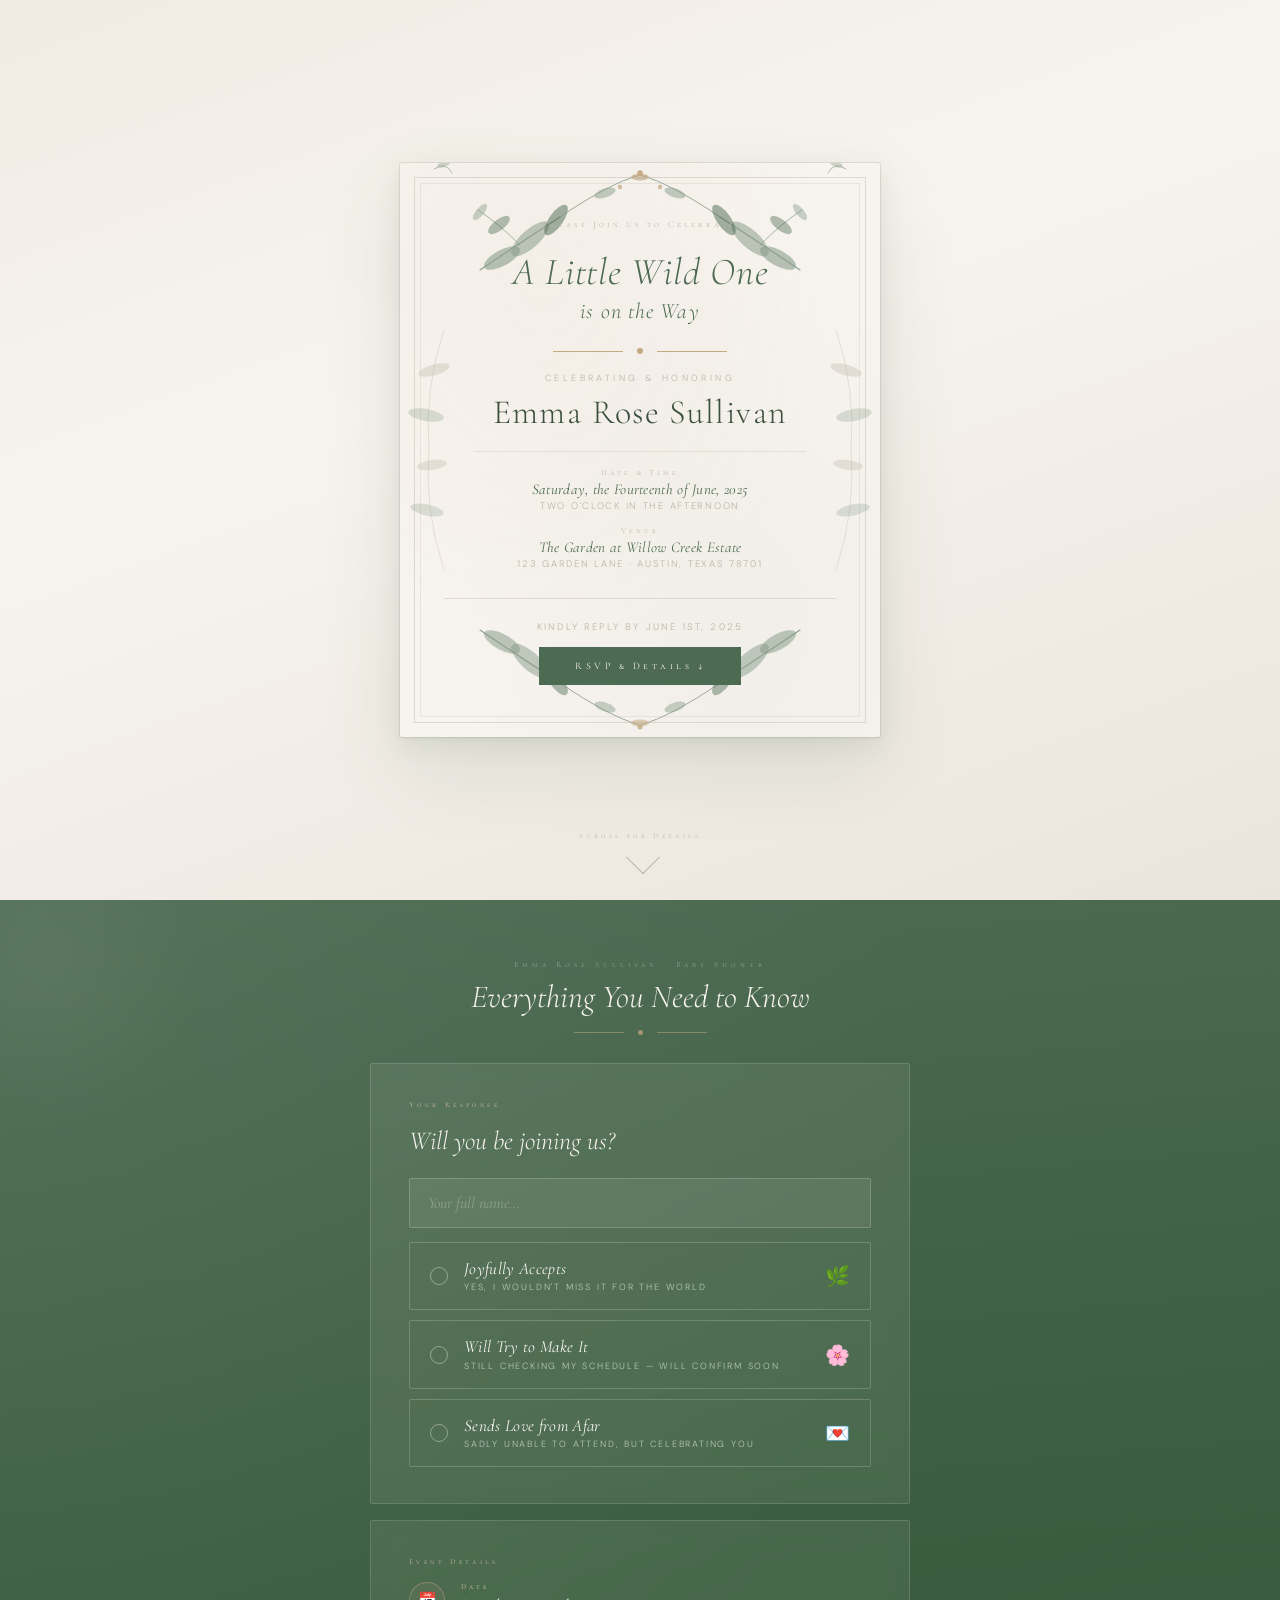
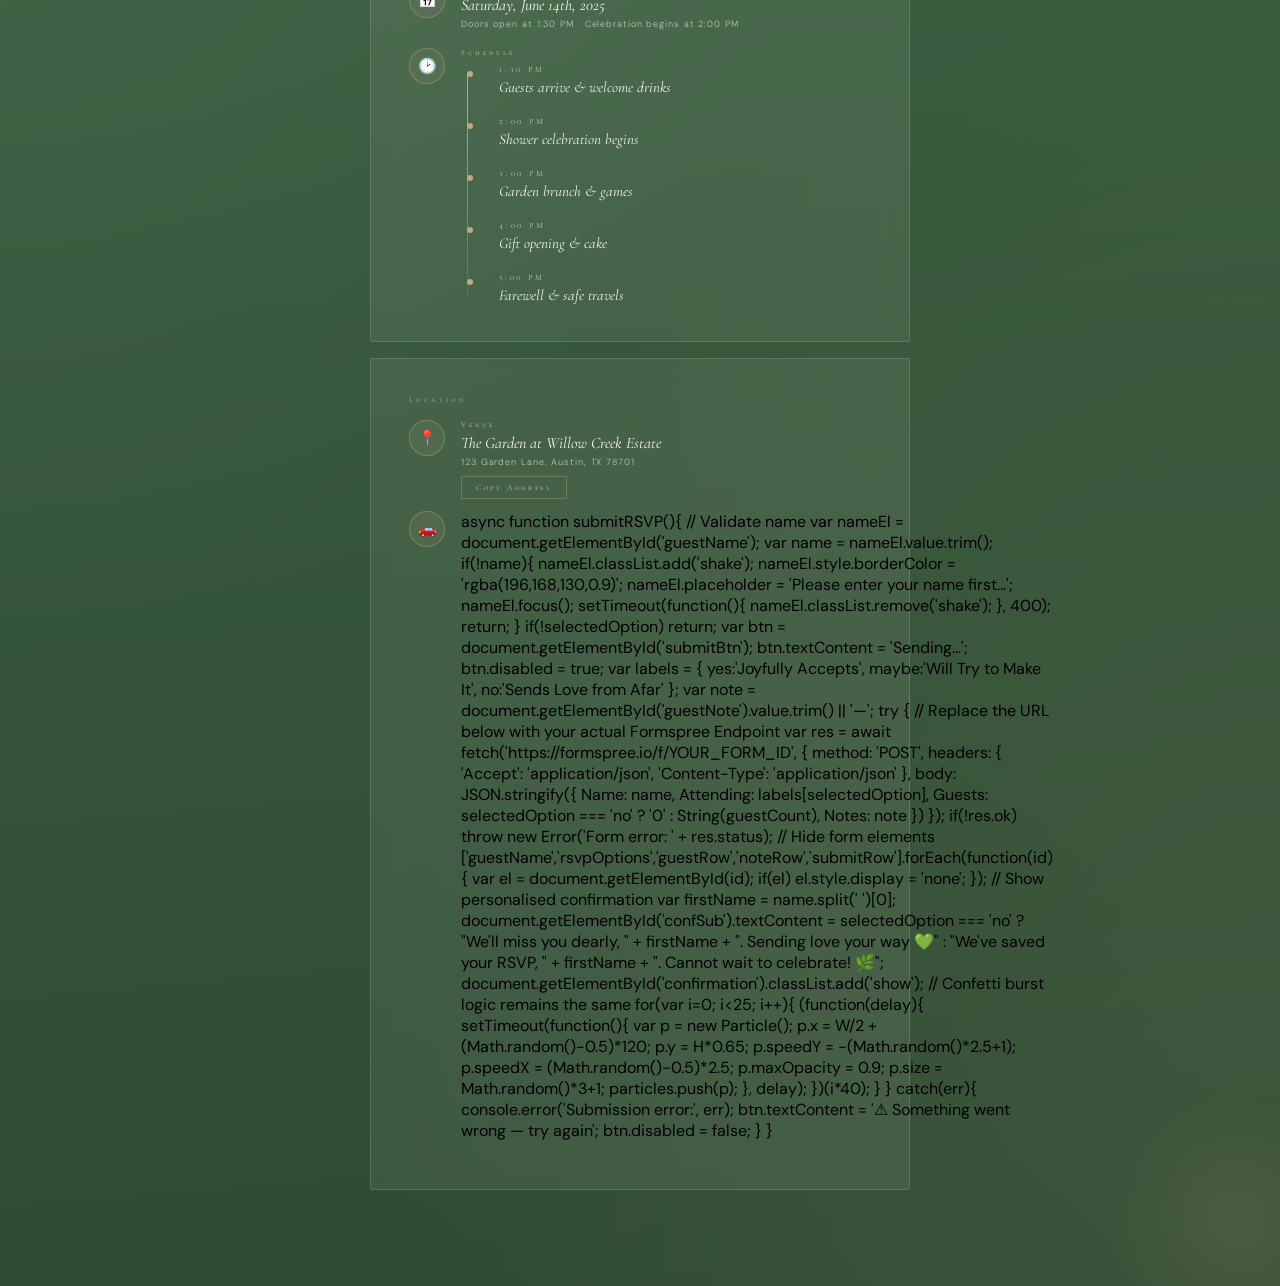
==== commit 598f8f9a: "Create index.html" ====
--- a/index.html
+++ b/index.html
@@ -415,71 +415,81 @@
       <div class="info-row" style="margin-bottom:12px;">
         <div class="info-icon">🚗</div>
         <div>
-          <span class="info-label">Parking</span>
-          <span class="info-value" style="font-size:14px;">Complimentary valet available</span>
-          <span class="info-note">Self-parking also available on Garden Lane &amp; side streets</span>
-        </div>
-      </div>
-      <!-- OpenStreetMap — free, no API key, always renders -->
-      <div class="map-frame">
-        <iframe
-          src="https://www.openstreetmap.org/export/embed.html?bbox=-97.7631%2C30.2472%2C-97.7231%2C30.2872&layer=mapnik&marker=30.2672%2C-97.7431"
-          allowfullscreen=""
-          loading="lazy"
-          title="Venue location">
-        </iframe>
-        <button class="map-overlay-btn" id="mapsBtn">Open in Maps ↗</button>
-      </div>
-    </div>
-
-    <!-- WHAT TO EXPECT -->
-    <div class="info-section">
-      <span class="section-tag">What to Expect</span>
-      <div class="info-row">
-        <div class="info-icon">👗</div>
-        <div>
-          <span class="info-label">Dress Code</span>
-          <span class="info-value">Garden Chic</span>
-          <span class="info-note">Florals, soft linens &amp; pastels encouraged · Heels not recommended</span>
-          <div class="tag-row">
-            <span class="tag">Sage &amp; Earthy Tones</span>
-            <span class="tag">Floral Prints</span>
-            <span class="tag">Soft Linen</span>
-          </div>
-        </div>
-      </div>
-      <div class="info-row">
-        <div class="info-icon">🍽️</div>
-        <div>
-          <span class="info-label">Menu</span>
-          <span class="info-value" style="font-size:14px;">Garden Brunch Spread</span>
-          <span class="info-note">Fresh pastries, fruit &amp; mimosas · Note dietary needs when RSVPing</span>
-        </div>
-      </div>
-      <div class="info-row" style="margin-bottom:0;">
-        <div class="info-icon">🎁</div>
-        <div>
-          <span class="info-label">Registry</span>
-          <span class="info-value" style="font-size:14px;">Your presence is the greatest gift</span>
-          <span class="info-note">Registry at Pottery Barn Kids &amp; Amazon · Links sent via email</span>
-          <div class="tag-row">
-            <span class="tag">Pottery Barn Kids</span>
-            <span class="tag">Amazon Registry</span>
-          </div>
-        </div>
-      </div>
-    </div>
-
-    <!-- CONTACT -->
-    <div class="info-section" style="margin-bottom:0;">
-      <span class="section-tag">Questions?</span>
-      <div class="info-row" style="margin-bottom:0;">
-        <div class="info-icon">💬</div>
-        <div>
-          <span class="info-label">Hosted by</span>
-          <span class="info-value" style="font-size:15px;">Sarah &amp; Michelle Sullivan</span>
-          <span class="info-note" style="margin-top:4px;"><a href="/cdn-cgi/l/email-protection" class="__cf_email__" data-cfemail="c8a0ada4a4a788ada5a5a9bbbba0a7bfadbae6aba7a5">[email&#160;protected]</a> · (555) 012-3456</span>
-        </div>
+         async function submitRSVP(){
+  // Validate name
+  var nameEl = document.getElementById('guestName');
+  var name   = nameEl.value.trim();
+  if(!name){
+    nameEl.classList.add('shake');
+    nameEl.style.borderColor = 'rgba(196,168,130,0.9)';
+    nameEl.placeholder = 'Please enter your name first…';
+    nameEl.focus();
+    setTimeout(function(){ nameEl.classList.remove('shake'); }, 400);
+    return;
+  }
+  if(!selectedOption) return;
+
+  var btn = document.getElementById('submitBtn');
+  btn.textContent = 'Sending…';
+  btn.disabled = true;
+
+  var labels = { yes:'Joyfully Accepts', maybe:'Will Try to Make It', no:'Sends Love from Afar' };
+  var note   = document.getElementById('guestNote').value.trim() || '—';
+
+  try {
+    // Replace the URL below with your actual Formspree Endpoint
+    var res = await fetch('https://formspree.io/f/YOUR_FORM_ID', {
+      method: 'POST',
+      headers: { 
+        'Accept': 'application/json',
+        'Content-Type': 'application/json' 
+      },
+      body: JSON.stringify({
+        Name: name,
+        Attending: labels[selectedOption],
+        Guests: selectedOption === 'no' ? '0' : String(guestCount),
+        Notes: note
+      })
+    });
+
+    if(!res.ok) throw new Error('Form error: ' + res.status);
+
+    // Hide form elements
+    ['guestName','rsvpOptions','guestRow','noteRow','submitRow'].forEach(function(id){
+      var el = document.getElementById(id);
+      if(el) el.style.display = 'none';
+    });
+
+    // Show personalised confirmation
+    var firstName = name.split(' ')[0];
+    document.getElementById('confSub').textContent =
+      selectedOption === 'no'
+        ? "We'll miss you dearly, " + firstName + ". Sending love your way 💚"
+        : "We've saved your RSVP, " + firstName + ". Cannot wait to celebrate! 🌿";
+    document.getElementById('confirmation').classList.add('show');
+
+    // Confetti burst logic remains the same
+    for(var i=0; i<25; i++){
+      (function(delay){
+        setTimeout(function(){
+          var p = new Particle();
+          p.x = W/2 + (Math.random()-0.5)*120;
+          p.y = H*0.65;
+          p.speedY = -(Math.random()*2.5+1);
+          p.speedX = (Math.random()-0.5)*2.5;
+          p.maxOpacity = 0.9;
+          p.size = Math.random()*3+1;
+          particles.push(p);
+        }, delay);
+      })(i*40);
+    }
+
+  } catch(err){
+    console.error('Submission error:', err);
+    btn.textContent = '⚠ Something went wrong — try again';
+    btn.disabled = false;
+  }
+}
       </div>
     </div>
 
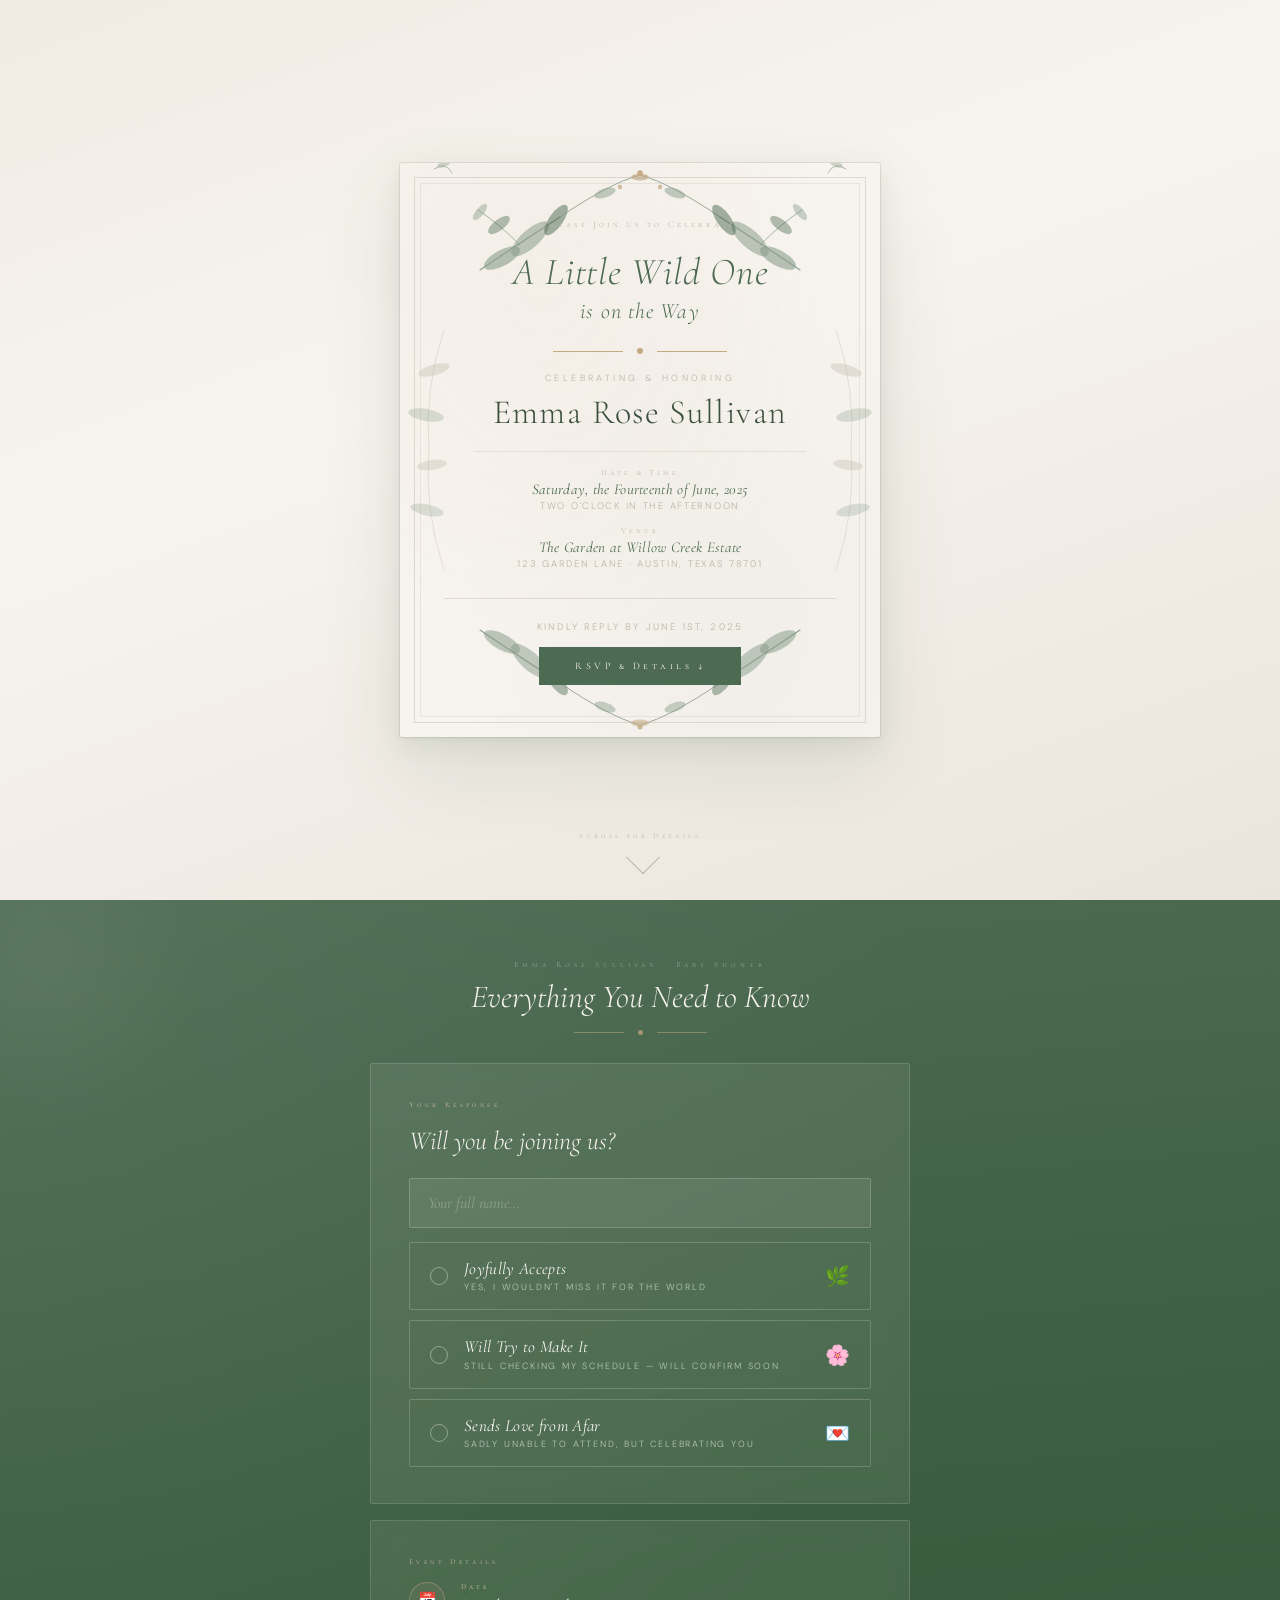
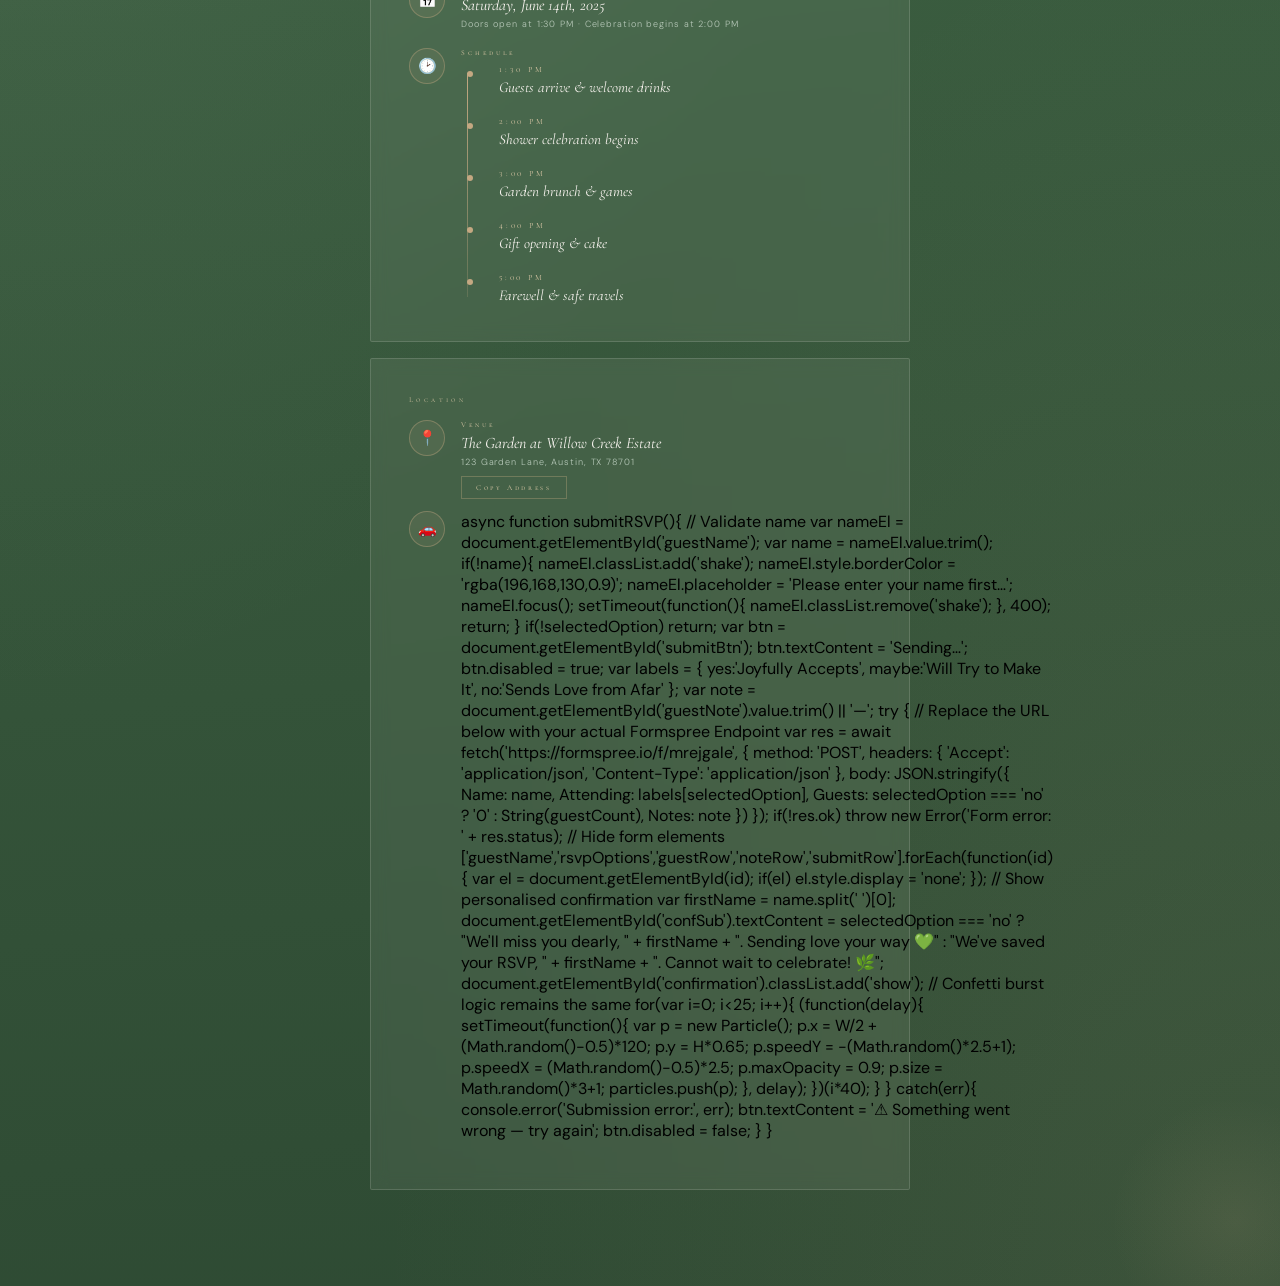
==== commit 8df778cd: "Update Formspree endpoint in index.html" ====
--- a/index.html
+++ b/index.html
@@ -438,7 +438,7 @@
 
   try {
     // Replace the URL below with your actual Formspree Endpoint
-    var res = await fetch('https://formspree.io/f/YOUR_FORM_ID', {
+    var res = await fetch('https://formspree.io/f/mrejgale', {
       method: 'POST',
       headers: { 
         'Accept': 'application/json',
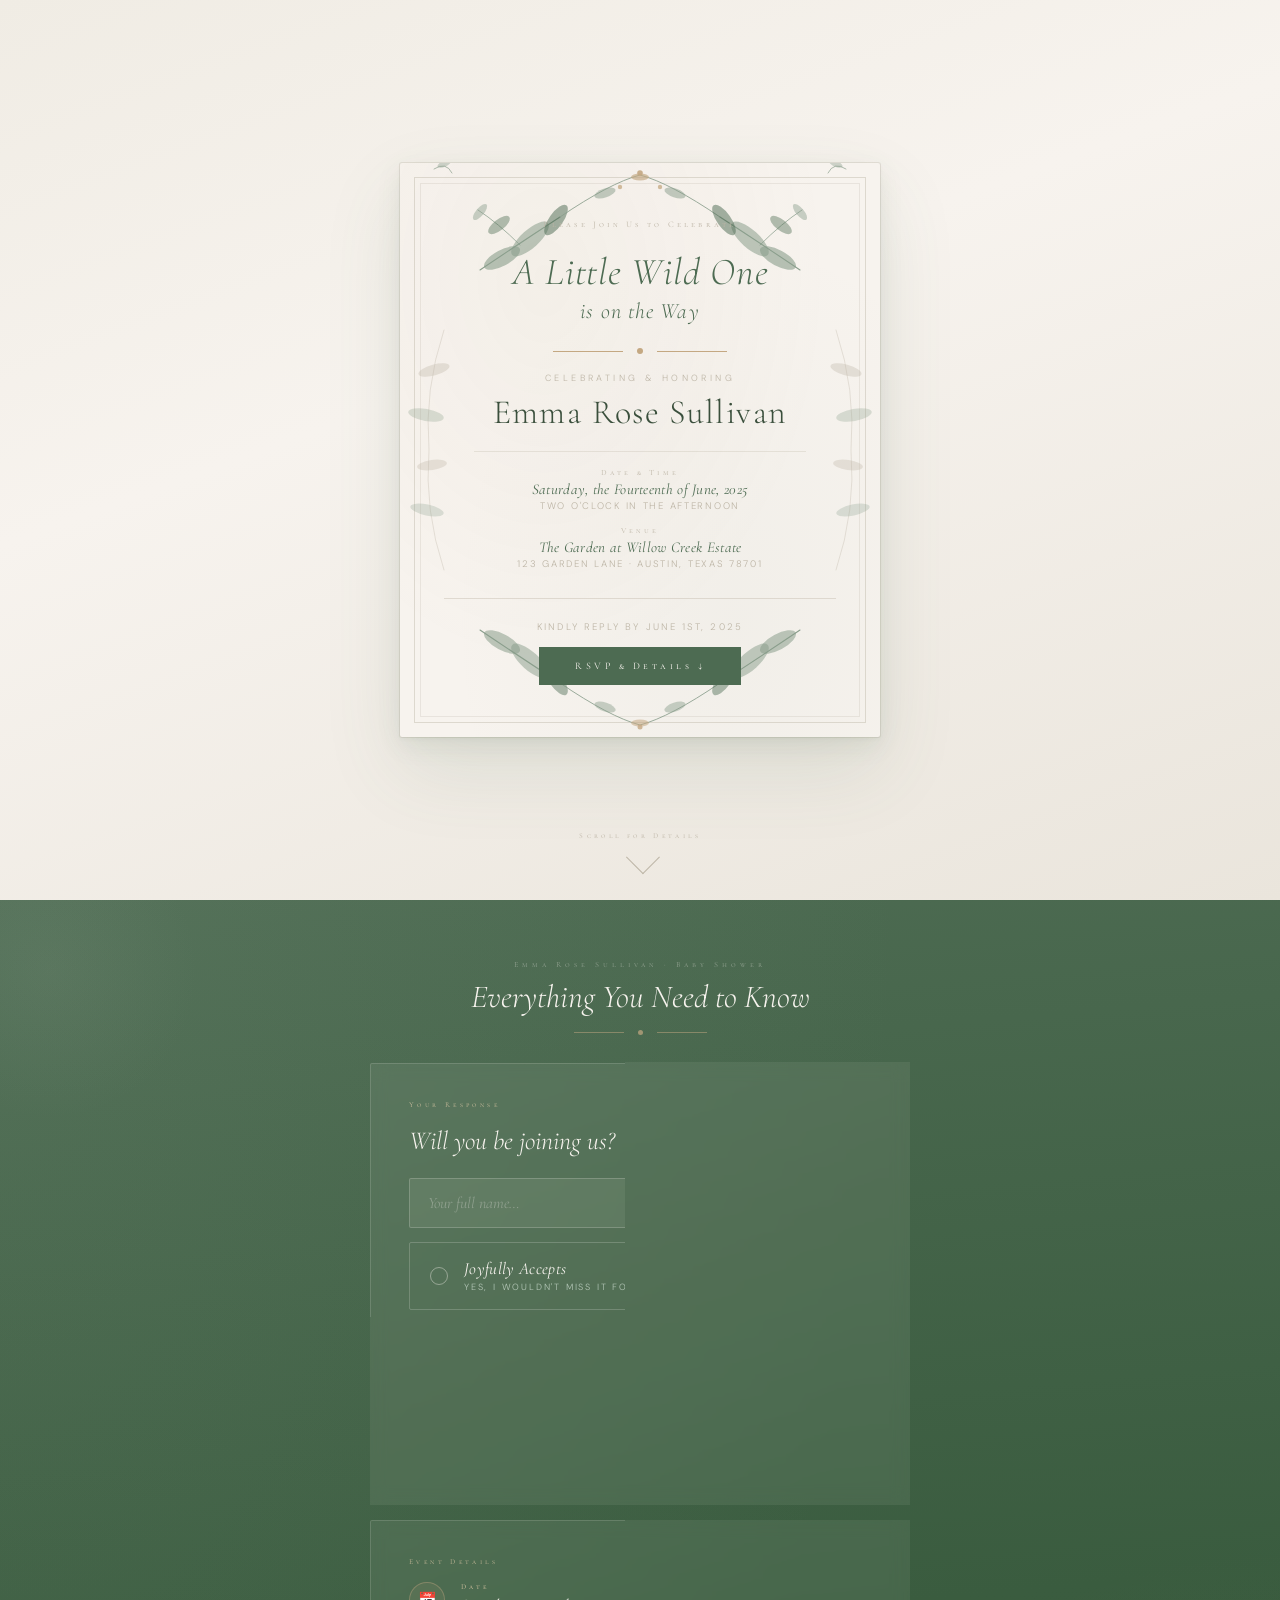
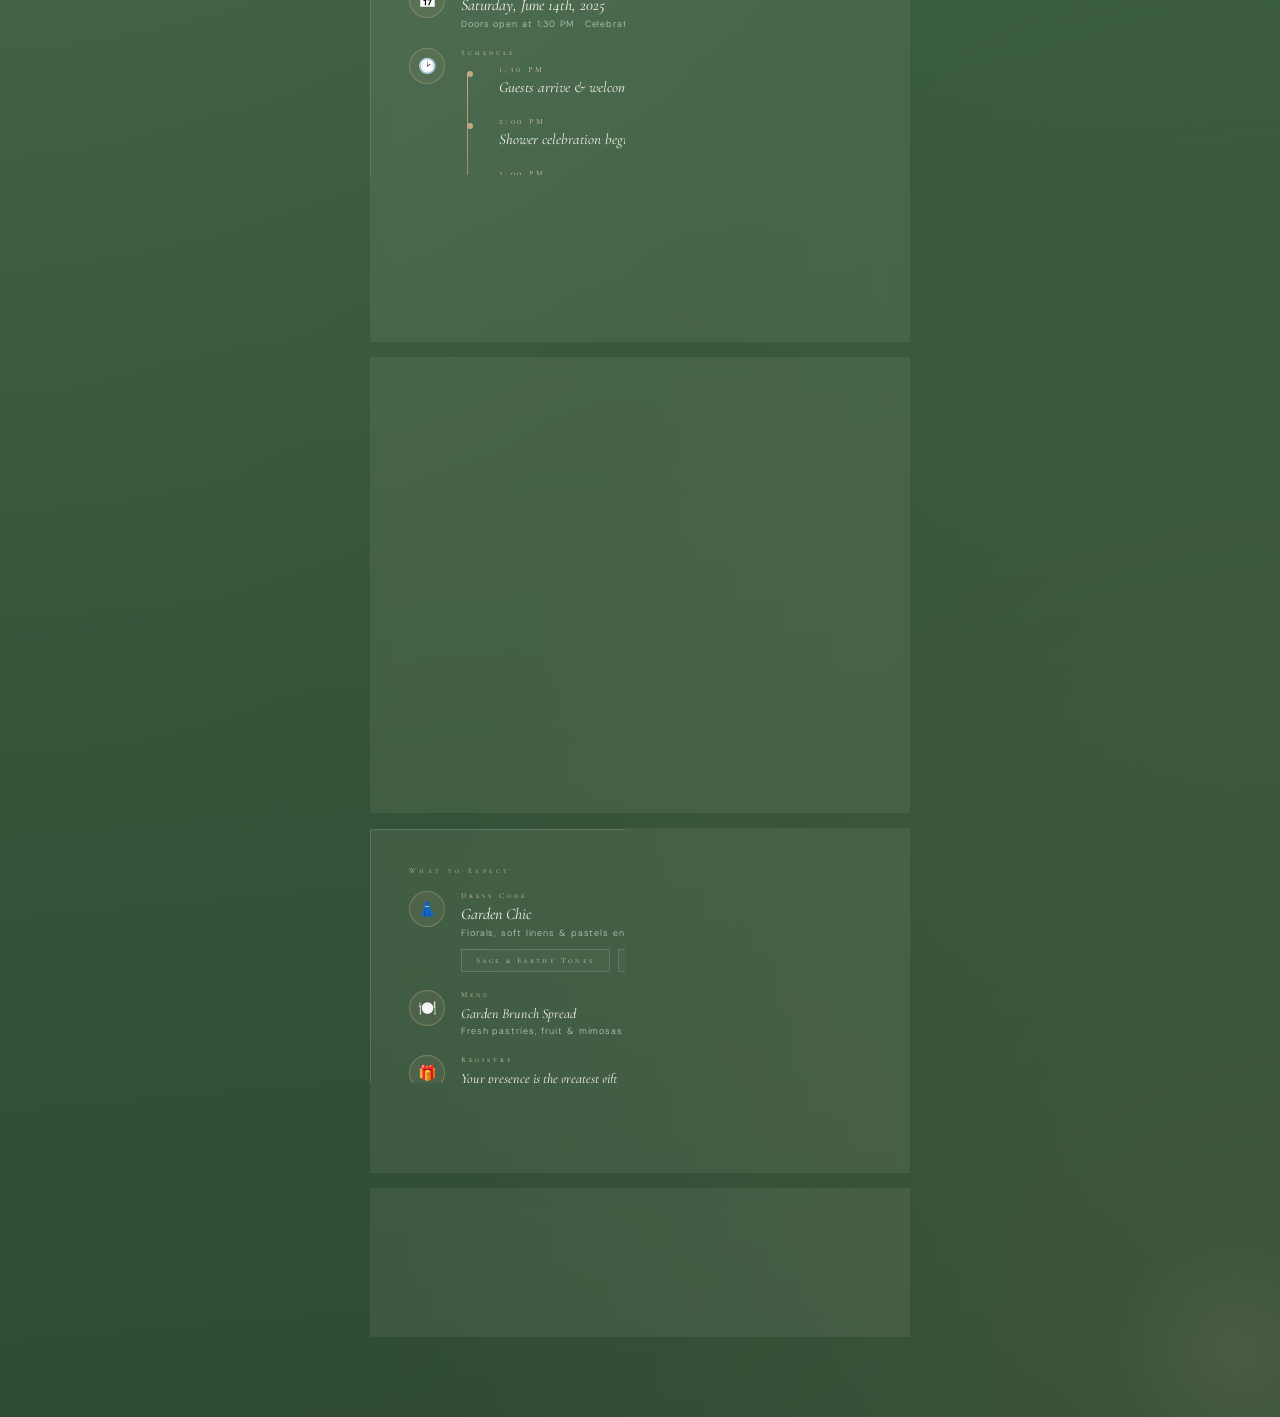
==== commit 1584dd43: "Refactor RSVP form and event details Updated RSVP form and event details for clarity and functionali" ====
--- a/index.html
+++ b/index.html
@@ -159,25 +159,13 @@
 </head>
 <body>
 
-
-<!-- Hidden Netlify Form — captures all submissions server-side -->
-<form name="rsvp" netlify netlify-honeypot="bot-field" hidden>
-  <input type="hidden" name="form-name" value="rsvp" />
-  <input type="hidden" name="bot-field" />
-  <input name="Name" />
-  <input name="Attending" />
-  <input name="Guests" />
-  <input name="Notes" />
-</form>
 <canvas id="particle-canvas"></canvas>
 
-<!-- ═══ PAGE 1 — INVITATION ═══ -->
 <section id="page1" class="page">
   <div class="card">
     <div class="card-border"></div>
     <div class="card-border-inner"></div>
 
-    <!-- TOP BOTANICAL -->
     <svg class="botanical-svg botanical-top" viewBox="0 0 440 120" fill="none" xmlns="http://www.w3.org/2000/svg">
       <g class="stem-breathe">
         <path d="M 60 115 Q 100 88 140 62" stroke="#8A9E8C" stroke-width="1.1" stroke-linecap="round"/>
@@ -220,7 +208,6 @@
       <ellipse cx="416" cy="9" rx="7" ry="3" fill="#8A9E8C" opacity="0.4" transform="rotate(22 416 9)"/>
     </svg>
 
-    <!-- BOTTOM BOTANICAL -->
     <svg class="botanical-svg botanical-bottom" viewBox="0 0 440 120" fill="none" xmlns="http://www.w3.org/2000/svg">
       <g class="stem-breathe">
         <path d="M 60 115 Q 100 88 140 62" stroke="#8A9E8C" stroke-width="1.1" stroke-linecap="round"/>
@@ -247,7 +234,6 @@
       </g>
     </svg>
 
-    <!-- SIDE BOTANICALS -->
     <svg class="botanical-svg botanical-left" viewBox="0 0 60 280" fill="none" xmlns="http://www.w3.org/2000/svg">
       <path d="M 50 20 Q 30 80 35 140 Q 30 200 50 260" stroke="#BDB5A6" stroke-width="0.7" stroke-linecap="round" opacity="0.5" class="stem-breathe"/>
       <g class="leaf-sway-1">
@@ -267,7 +253,6 @@
       </g>
     </svg>
 
-    <!-- TEXT CONTENT -->
     <p class="eyebrow anim-0">Please Join Us to Celebrate</p>
     <h1 class="headline anim-1">A Little Wild One</h1>
     <h2 class="subheadline anim-2">is on the Way</h2>
@@ -276,11 +261,11 @@
       <span class="divider-gem"></span>
       <span class="divider-line line-anim line-anim-2"></span>
     </div>
-    <p class="celebrating-label anim-3">Celebrating &amp; Honoring</p>
+    <p class="celebrating-label anim-3">Celebrating & Honoring</p>
     <h3 class="honoree-name anim-4">Emma Rose Sullivan</h3>
     <div style="height:1px;background:rgba(189,181,166,0.3);margin:4px 30px 16px;" class="anim-4"></div>
     <div class="anim-5">
-      <p class="detail-label">Date &amp; Time</p>
+      <p class="detail-label">Date & Time</p>
       <p class="detail-value">Saturday, the Fourteenth of June, 2025</p>
       <p class="detail-sub">Two O'Clock in the Afternoon</p>
     </div>
@@ -291,7 +276,7 @@
     </div>
     <div class="rsvp-nudge anim-7">
       <p>Kindly reply by June 1st, 2025</p>
-      <button class="rsvp-btn" id="scrollBtn"><span>RSVP &amp; Details ↓</span></button>
+      <button class="rsvp-btn" id="scrollBtn"><span>RSVP & Details ↓</span></button>
     </div>
   </div>
 
@@ -301,7 +286,6 @@
   </div>
 </section>
 
-<!-- ═══ PAGE 2 — RSVP & INFO ═══ -->
 <section id="page2" class="page">
   <div class="ambient-circle" style="width:300px;height:300px;top:-80px;left:-100px;background:radial-gradient(circle,rgba(138,158,140,0.12),transparent 70%);--tx:20px;--ty:30px;animation-duration:8s;"></div>
   <div class="ambient-circle" style="width:250px;height:250px;bottom:-60px;right:-80px;background:radial-gradient(circle,rgba(196,168,130,0.1),transparent 70%);--tx:-15px;--ty:-20px;animation-duration:10s;animation-delay:2s;"></div>
@@ -314,7 +298,6 @@
       <div class="p2-divider"><span></span><i></i><span></span></div>
     </div>
 
-    <!-- RSVP -->
     <div class="info-section">
       <span class="section-tag">Your Response</span>
       <h3 class="section-title">Will you be joining us?</h3>
@@ -362,7 +345,7 @@
       </div>
 
       <div id="submitRow" style="display:none;">
-        <button class="submit-btn" id="submitBtn" id="submitBtn">Send My RSVP ✦</button>
+        <button class="submit-btn" id="submitBtn">Send My RSVP ✦</button>
       </div>
 
       <div class="confirmation" id="confirmation">
@@ -372,7 +355,6 @@
       </div>
     </div>
 
-    <!-- EVENT DETAILS -->
     <div class="info-section">
       <span class="section-tag">Event Details</span>
       <div class="info-row">
@@ -388,17 +370,16 @@
         <div>
           <span class="info-label">Schedule</span>
           <div class="timeline" style="margin-top:8px;">
-            <div class="timeline-item"><span class="timeline-time">1:30 PM</span><span class="timeline-event">Guests arrive &amp; welcome drinks</span></div>
+            <div class="timeline-item"><span class="timeline-time">1:30 PM</span><span class="timeline-event">Guests arrive & welcome drinks</span></div>
             <div class="timeline-item"><span class="timeline-time">2:00 PM</span><span class="timeline-event">Shower celebration begins</span></div>
-            <div class="timeline-item"><span class="timeline-time">3:00 PM</span><span class="timeline-event">Garden brunch &amp; games</span></div>
-            <div class="timeline-item"><span class="timeline-time">4:00 PM</span><span class="timeline-event">Gift opening &amp; cake</span></div>
-            <div class="timeline-item" style="padding-bottom:0;"><span class="timeline-time">5:00 PM</span><span class="timeline-event">Farewell &amp; safe travels</span></div>
+            <div class="timeline-item"><span class="timeline-time">3:00 PM</span><span class="timeline-event">Garden brunch & games</span></div>
+            <div class="timeline-item"><span class="timeline-time">4:00 PM</span><span class="timeline-event">Gift opening & cake</span></div>
+            <div class="timeline-item" style="padding-bottom:0;"><span class="timeline-time">5:00 PM</span><span class="timeline-event">Farewell & safe travels</span></div>
           </div>
         </div>
       </div>
     </div>
 
-    <!-- LOCATION & MAP -->
     <div class="info-section">
       <span class="section-tag">Location</span>
       <div class="info-row" style="margin-bottom:12px;">
@@ -415,93 +396,75 @@
       <div class="info-row" style="margin-bottom:12px;">
         <div class="info-icon">🚗</div>
         <div>
-         async function submitRSVP(){
-  // Validate name
-  var nameEl = document.getElementById('guestName');
-  var name   = nameEl.value.trim();
-  if(!name){
-    nameEl.classList.add('shake');
-    nameEl.style.borderColor = 'rgba(196,168,130,0.9)';
-    nameEl.placeholder = 'Please enter your name first…';
-    nameEl.focus();
-    setTimeout(function(){ nameEl.classList.remove('shake'); }, 400);
-    return;
-  }
-  if(!selectedOption) return;
-
-  var btn = document.getElementById('submitBtn');
-  btn.textContent = 'Sending…';
-  btn.disabled = true;
-
-  var labels = { yes:'Joyfully Accepts', maybe:'Will Try to Make It', no:'Sends Love from Afar' };
-  var note   = document.getElementById('guestNote').value.trim() || '—';
-
-  try {
-    // Replace the URL below with your actual Formspree Endpoint
-    var res = await fetch('https://formspree.io/f/mrejgale', {
-      method: 'POST',
-      headers: { 
-        'Accept': 'application/json',
-        'Content-Type': 'application/json' 
-      },
-      body: JSON.stringify({
-        Name: name,
-        Attending: labels[selectedOption],
-        Guests: selectedOption === 'no' ? '0' : String(guestCount),
-        Notes: note
-      })
-    });
-
-    if(!res.ok) throw new Error('Form error: ' + res.status);
-
-    // Hide form elements
-    ['guestName','rsvpOptions','guestRow','noteRow','submitRow'].forEach(function(id){
-      var el = document.getElementById(id);
-      if(el) el.style.display = 'none';
-    });
-
-    // Show personalised confirmation
-    var firstName = name.split(' ')[0];
-    document.getElementById('confSub').textContent =
-      selectedOption === 'no'
-        ? "We'll miss you dearly, " + firstName + ". Sending love your way 💚"
-        : "We've saved your RSVP, " + firstName + ". Cannot wait to celebrate! 🌿";
-    document.getElementById('confirmation').classList.add('show');
-
-    // Confetti burst logic remains the same
-    for(var i=0; i<25; i++){
-      (function(delay){
-        setTimeout(function(){
-          var p = new Particle();
-          p.x = W/2 + (Math.random()-0.5)*120;
-          p.y = H*0.65;
-          p.speedY = -(Math.random()*2.5+1);
-          p.speedX = (Math.random()-0.5)*2.5;
-          p.maxOpacity = 0.9;
-          p.size = Math.random()*3+1;
-          particles.push(p);
-        }, delay);
-      })(i*40);
-    }
-
-  } catch(err){
-    console.error('Submission error:', err);
-    btn.textContent = '⚠ Something went wrong — try again';
-    btn.disabled = false;
-  }
-}
+          <span class="info-label">Parking</span>
+          <span class="info-value" style="font-size:14px;">Complimentary valet available</span>
+          <span class="info-note">Self-parking also available on Garden Lane & side streets</span>
+        </div>
+      </div>
+      <div class="map-frame">
+        <iframe
+          src="https://www.openstreetmap.org/export/embed.html?bbox=-97.7631%2C30.2472%2C-97.7231%2C30.2872&layer=mapnik&marker=30.2672%2C-97.7431"
+          allowfullscreen=""
+          loading="lazy"
+          title="Venue location">
+        </iframe>
+        <button class="map-overlay-btn" id="mapsBtn">Open in Maps ↗</button>
+      </div>
+    </div>
+
+    <div class="info-section">
+      <span class="section-tag">What to Expect</span>
+      <div class="info-row">
+        <div class="info-icon">👗</div>
+        <div>
+          <span class="info-label">Dress Code</span>
+          <span class="info-value">Garden Chic</span>
+          <span class="info-note">Florals, soft linens & pastels encouraged · Heels not recommended</span>
+          <div class="tag-row">
+            <span class="tag">Sage & Earthy Tones</span>
+            <span class="tag">Floral Prints</span>
+            <span class="tag">Soft Linen</span>
+          </div>
+        </div>
+      </div>
+      <div class="info-row">
+        <div class="info-icon">🍽️</div>
+        <div>
+          <span class="info-label">Menu</span>
+          <span class="info-value" style="font-size:14px;">Garden Brunch Spread</span>
+          <span class="info-note">Fresh pastries, fruit & mimosas · Note dietary needs when RSVPing</span>
+        </div>
+      </div>
+      <div class="info-row" style="margin-bottom:0;">
+        <div class="info-icon">🎁</div>
+        <div>
+          <span class="info-label">Registry</span>
+          <span class="info-value" style="font-size:14px;">Your presence is the greatest gift</span>
+          <span class="info-note">Registry at Pottery Barn Kids & Amazon · Links sent via email</span>
+          <div class="tag-row">
+            <span class="tag">Pottery Barn Kids</span>
+            <span class="tag">Amazon Registry</span>
+          </div>
+        </div>
+      </div>
+    </div>
+
+    <div class="info-section" style="margin-bottom:0;">
+      <span class="section-tag">Questions?</span>
+      <div class="info-row" style="margin-bottom:0;">
+        <div class="info-icon">💬</div>
+        <div>
+          <span class="info-label">Hosted by</span>
+          <span class="info-value" style="font-size:15px;">Sarah & Michelle Sullivan</span>
+          <span class="info-note" style="margin-top:4px;">sullivan.rsvp@example.com · (555) 012-3456</span>
+        </div>
       </div>
     </div>
 
   </div>
 </section>
 
-<script data-cfasync="false" src="/cdn-cgi/scripts/5c5dd728/cloudflare-static/email-decode.min.js"></script><script data-cfasync="false">
-// ── AIRTABLE CONFIG ──
-const AIRTABLE_TOKEN = 'patJj0YU6gIesGf4N.4f5f8a97554a552823f2ee11387b92303a0dc3cdbd09e35517b89be37b7fe977';
-const BASE_ID        = 'apprZvoV7VQImiqPd';
-const TABLE_NAME     = 'RSVPs';
-
+<script>
 // ── PARTICLE SYSTEM ──
 const canvas = document.getElementById('particle-canvas');
 const ctx    = canvas.getContext('2d');
@@ -577,7 +540,6 @@
 }
 
 async function submitRSVP(){
-  // Validate name
   var nameEl = document.getElementById('guestName');
   var name   = nameEl.value.trim();
   if(!name){
@@ -597,30 +559,28 @@
   var labels = { yes:'Joyfully Accepts', maybe:'Will Try to Make It', no:'Sends Love from Afar' };
   var note   = document.getElementById('guestNote').value.trim() || '—';
 
-  // Submit via Netlify Forms using URLSearchParams (works on all browsers/WebViews)
-  var params = new URLSearchParams();
-  params.append('form-name', 'rsvp');
-  params.append('Name',      name);
-  params.append('Attending', labels[selectedOption]);
-  params.append('Guests',    selectedOption === 'no' ? '0' : String(guestCount));
-  params.append('Notes',     note);
-
   try {
-    var res = await fetch('/', {
-      method:  'POST',
-      headers: { 'Content-Type': 'application/x-www-form-urlencoded' },
-      body:    params.toString()
+    var res = await fetch('https://formspree.io/f/mrejgale', {
+      method: 'POST',
+      headers: { 
+        'Accept': 'application/json',
+        'Content-Type': 'application/json' 
+      },
+      body: JSON.stringify({
+        Name: name,
+        Attending: labels[selectedOption],
+        Guests: selectedOption === 'no' ? '0' : String(guestCount),
+        Notes: note
+      })
     });
 
     if(!res.ok) throw new Error('Form error: ' + res.status);
 
-    // Hide form elements
     ['guestName','rsvpOptions','guestRow','noteRow','submitRow'].forEach(function(id){
       var el = document.getElementById(id);
       if(el) el.style.display = 'none';
     });
 
-    // Show personalised confirmation
     var firstName = name.split(' ')[0];
     document.getElementById('confSub').textContent =
       selectedOption === 'no'
@@ -628,7 +588,6 @@
         : "We've saved your RSVP, " + firstName + ". Cannot wait to celebrate! 🌿";
     document.getElementById('confirmation').classList.add('show');
 
-    // Confetti burst
     for(var i=0; i<25; i++){
       (function(delay){
         setTimeout(function(){
@@ -643,7 +602,6 @@
         }, delay);
       })(i*40);
     }
-
   } catch(err){
     console.error('Submission error:', err);
     btn.textContent = '⚠ Something went wrong — try again';
@@ -651,67 +609,25 @@
   }
 }
 
-// ── COPY ADDRESS ──
-window.copyAddress = function(){
-  navigator.clipboard.writeText('123 Garden Lane, Austin, TX 78701').then(()=>{
-    const btn=document.getElementById('copyBtn'), text=document.getElementById('copyBtnText');
-    btn.classList.add('copied'); text.textContent='✓ Copied!';
-    setTimeout(()=>{ btn.classList.remove('copied'); text.textContent='Copy Address'; },2500);
-  });
-}
-
-// ── MAPS ──
-window.openMaps = function(){ window.open('https://www.google.com/maps/search/?api=1&query=123+Garden+Lane+Austin+TX','_blank'); }
-
-// ── SCROLL ──
-window.scrollToPage2 = function(){ document.getElementById('page2').scrollIntoView({behavior:'smooth'}); }
-
-// ── SCROLL-IN ANIMATION ──
-const observer = new IntersectionObserver(entries=>{
-  entries.forEach(e=>{ if(e.isIntersecting){ e.target.style.opacity='1'; e.target.style.transform='translateY(0)'; }});
-},{threshold:0.1});
-document.querySelectorAll('.info-section').forEach(function(el, i){
-  el.style.opacity = '0';
-  el.style.transform = 'translateY(24px)';
-  el.style.transition = 'opacity 0.7s ease ' + (i*0.12) + 's, transform 0.7s cubic-bezier(0.22,1,0.36,1) ' + (i*0.12) + 's';
-  observer.observe(el);
-});
-
-// ── ALL CLICK HANDLERS via addEventListener (Cloudflare-safe) ──
+// ── EVENT LISTENERS ──
 document.addEventListener('DOMContentLoaded', function(){
-
-  // RSVP option buttons
   document.querySelectorAll('[data-rsvp]').forEach(function(btn){
     btn.addEventListener('click', function(){ selectOption(this, this.dataset.rsvp); });
   });
 
-  // Guest counter
-  var cd = document.getElementById('countDown');
-  var cu = document.getElementById('countUp');
-  if(cd) cd.addEventListener('click', function(){ changeCount(-1); });
-  if(cu) cu.addEventListener('click', function(){ changeCount(1); });
-
-  // Submit RSVP
-  var sb = document.getElementById('submitBtn');
-  if(sb) sb.addEventListener('click', function(){ submitRSVP(); });
-
-  // Scroll to page 2 — handle multiple buttons with this id
-  document.querySelectorAll('#scrollBtn').forEach(function(b){
+  document.getElementById('countDown').addEventListener('click', function(){ changeCount(-1); });
+  document.getElementById('countUp').addEventListener('click', function(){ changeCount(1); });
+  document.getElementById('submitBtn').addEventListener('click', function(){ submitRSVP(); });
+
+  document.querySelectorAll('#scrollBtn, .scroll-indicator').forEach(function(b){
     b.addEventListener('click', function(){
       document.getElementById('page2').scrollIntoView({behavior:'smooth'});
     });
   });
 
-  // Scroll indicator arrow
-  var si = document.querySelector('.scroll-indicator');
-  if(si) si.addEventListener('click', function(){
-    document.getElementById('page2').scrollIntoView({behavior:'smooth'});
-  });
-
-  // Copy address
-  var cb = document.getElementById('copyBtn');
-  if(cb) cb.addEventListener('click', function(){
+  document.getElementById('copyBtn').addEventListener('click', function(){
     navigator.clipboard.writeText('123 Garden Lane, Austin, TX 78701').then(function(){
+      const cb = document.getElementById('copyBtn');
       cb.classList.add('copied');
       document.getElementById('copyBtnText').textContent = '✓ Copied!';
       setTimeout(function(){
@@ -721,12 +637,19 @@
     });
   });
 
-  // Open maps
-  var mb = document.getElementById('mapsBtn');
-  if(mb) mb.addEventListener('click', function(){
-    window.open('https://www.google.com/maps/search/?api=1&query=123+Garden+Lane+Austin+TX','_blank');
+  document.getElementById('mapsBtn').addEventListener('click', function(){
+    window.open('https://www.google.com/maps/search/?api=1&query=123+Garden+Lane+Austin+TX+78701');
   });
 
+  const observer = new IntersectionObserver(entries=>{
+    entries.forEach(e=>{ if(e.isIntersecting){ e.target.style.opacity='1'; e.target.style.transform='translateY(0)'; }});
+  },{threshold:0.1});
+  document.querySelectorAll('.info-section').forEach(function(el, i){
+    el.style.opacity = '0';
+    el.style.transform = 'translateY(24px)';
+    el.style.transition = 'opacity 0.7s ease ' + (i*0.12) + 's, transform 0.7s cubic-bezier(0.22,1,0.36,1) ' + (i*0.12) + 's';
+    observer.observe(el);
+  });
 });
 </script>
 </body>
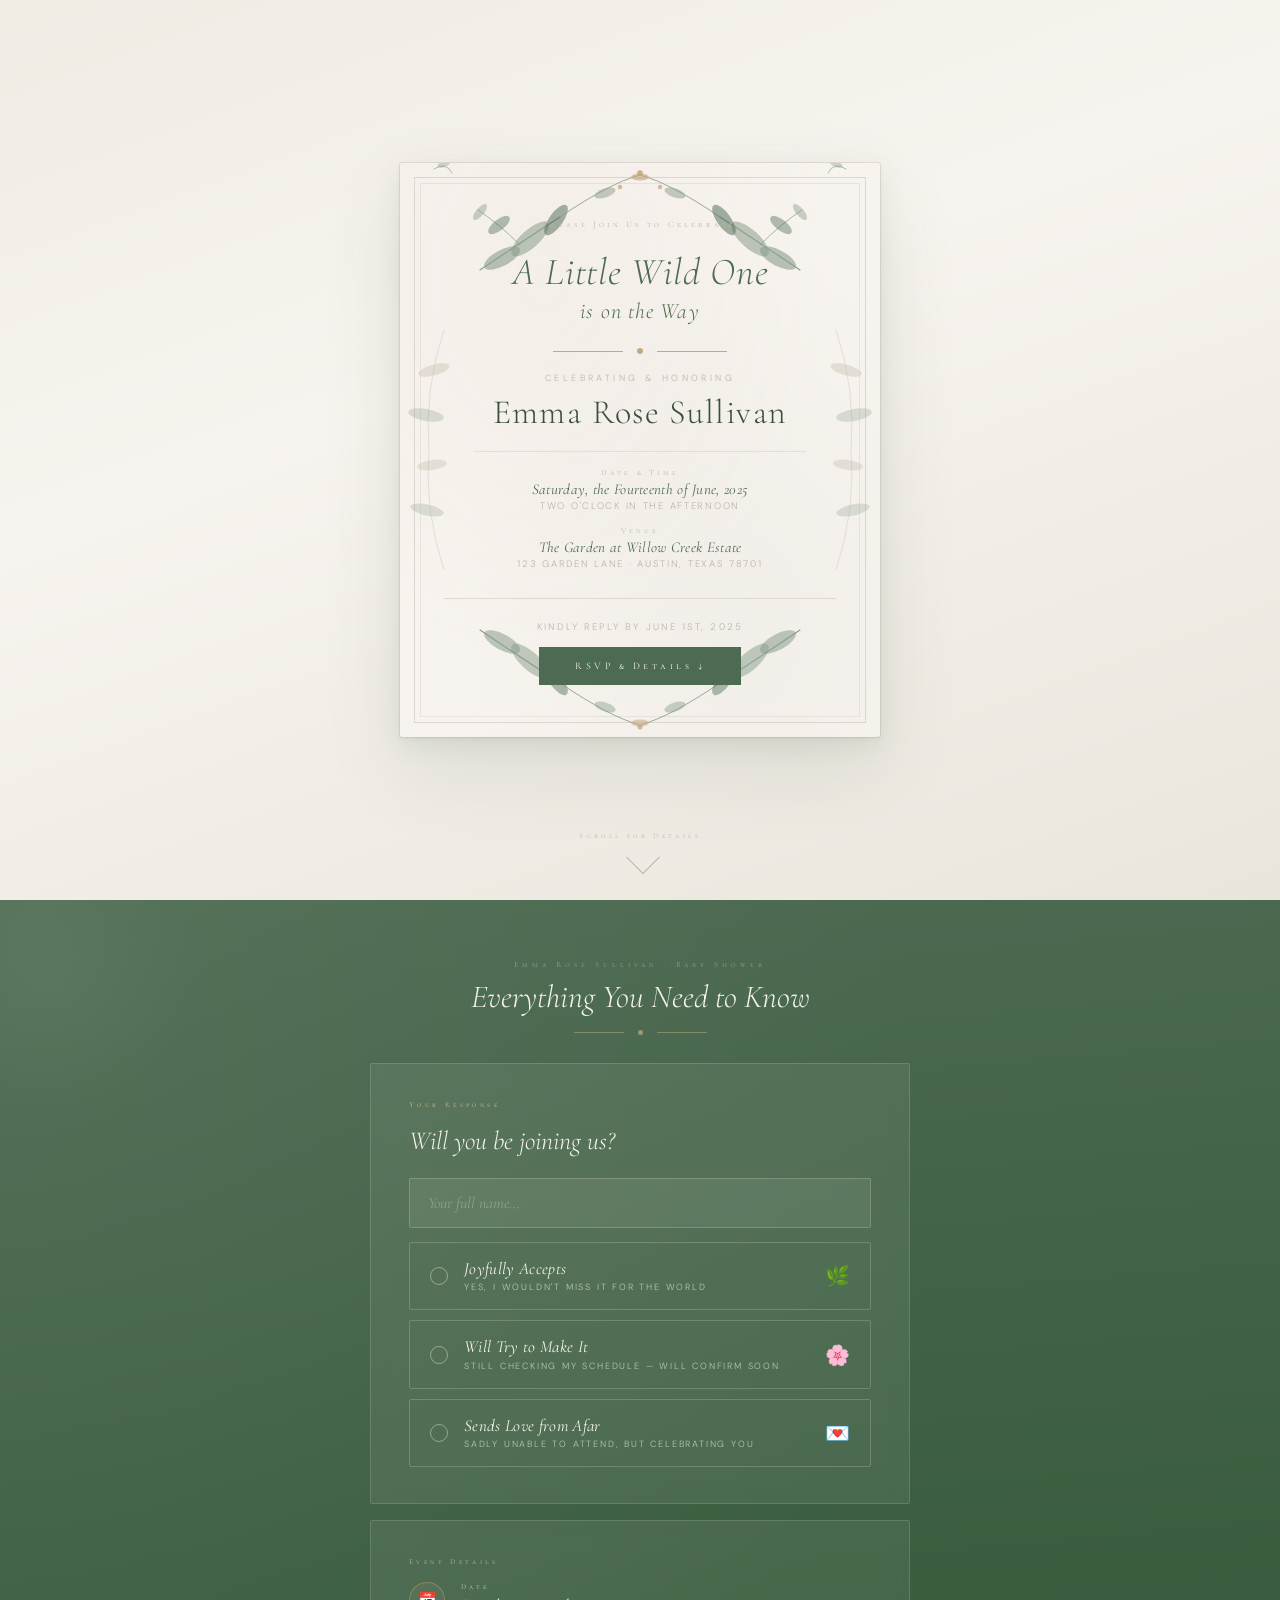
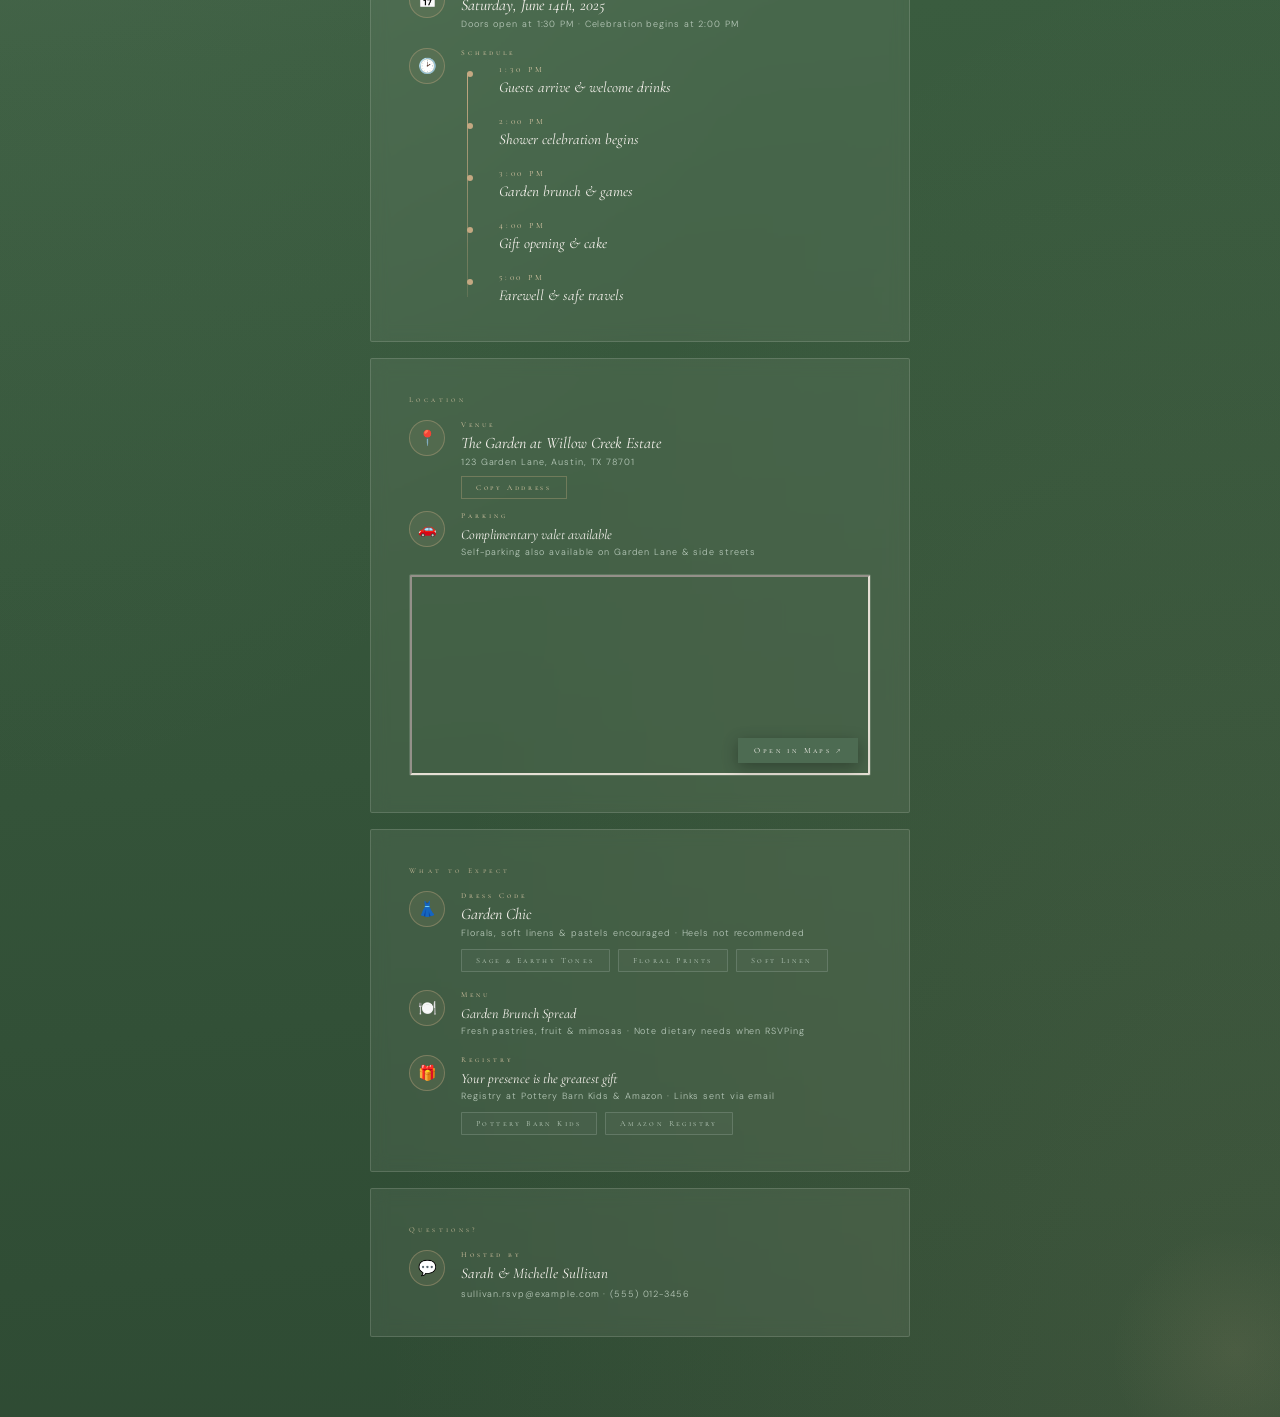
==== commit f69848a8: "Update RSVP comment for clarity" ====
--- a/index.html
+++ b/index.html
@@ -521,7 +521,7 @@
 for(let i=0;i<12;i++) setTimeout(createLeaf,i*1200);
 setInterval(createLeaf,3000);
 
-// ── RSVP ──
+// ── RSVP LOGIC ──
 let selectedOption = null;
 let guestCount = 1;
 
